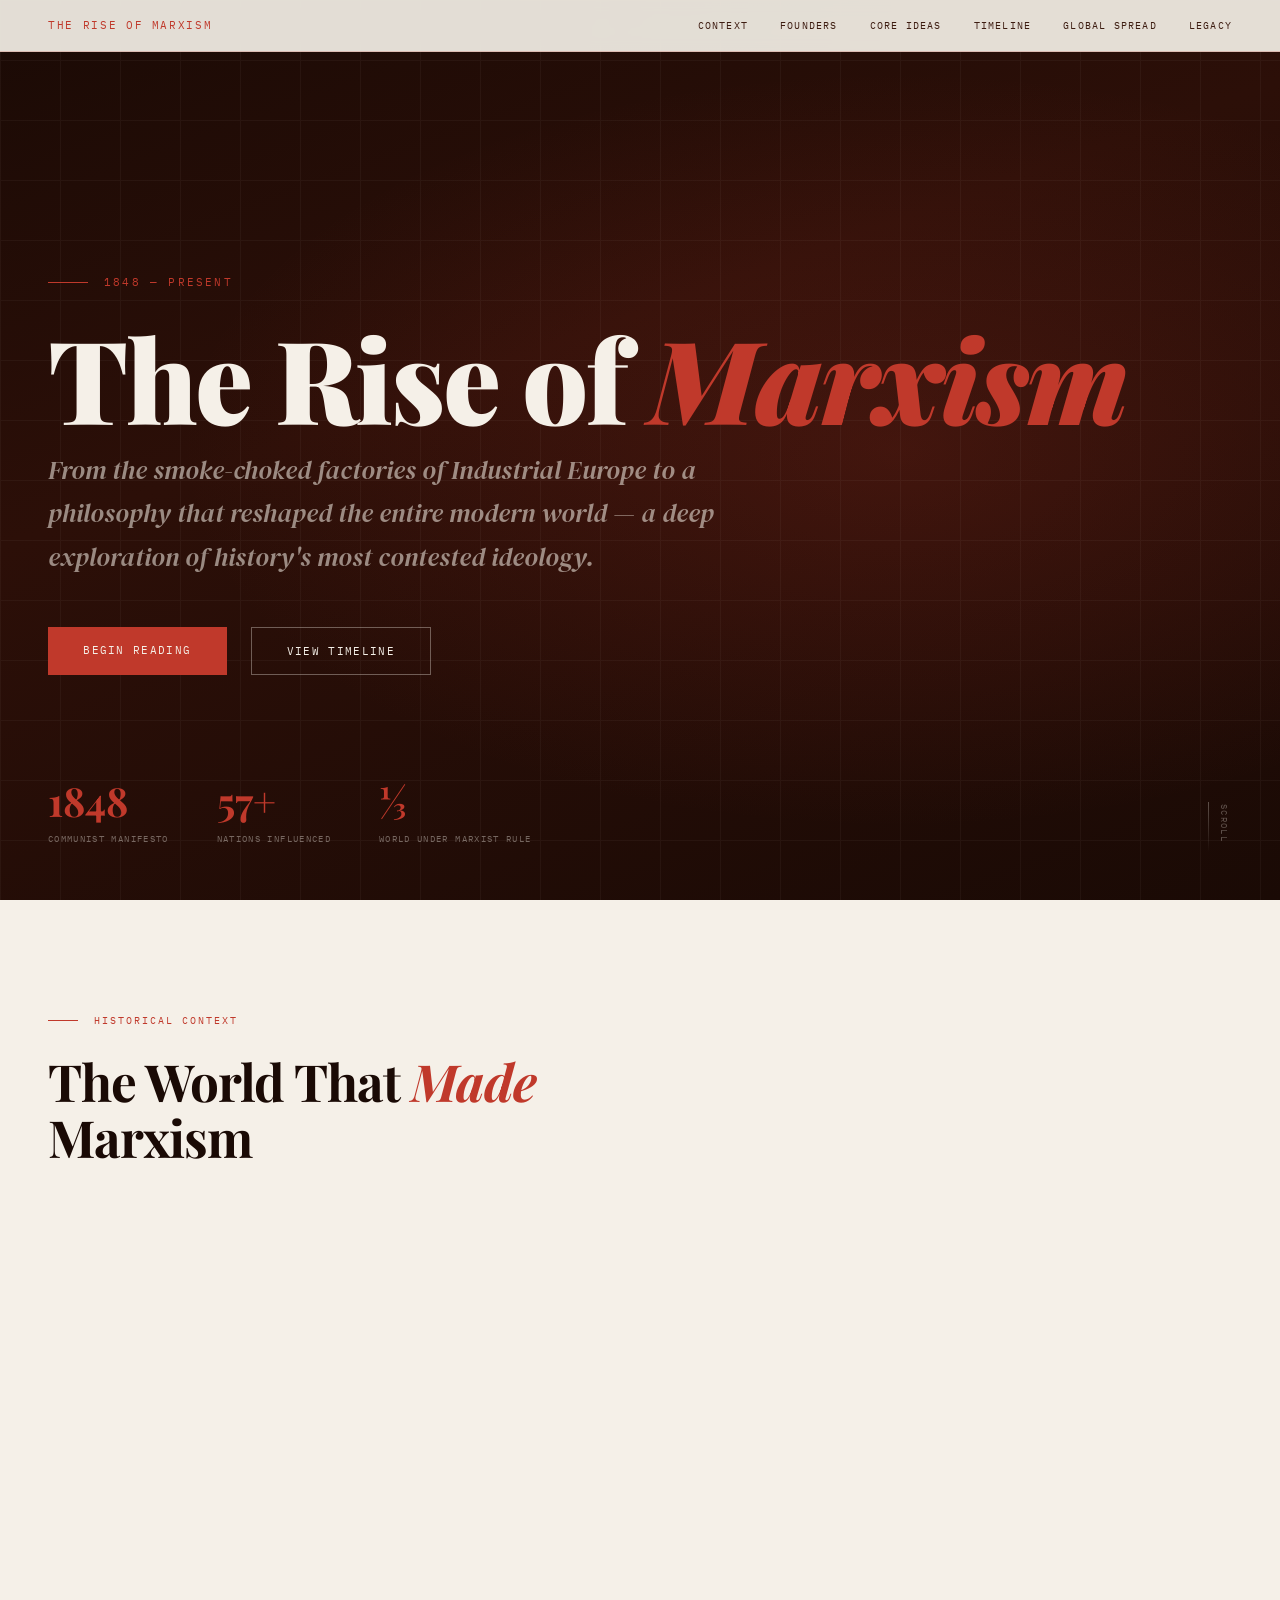
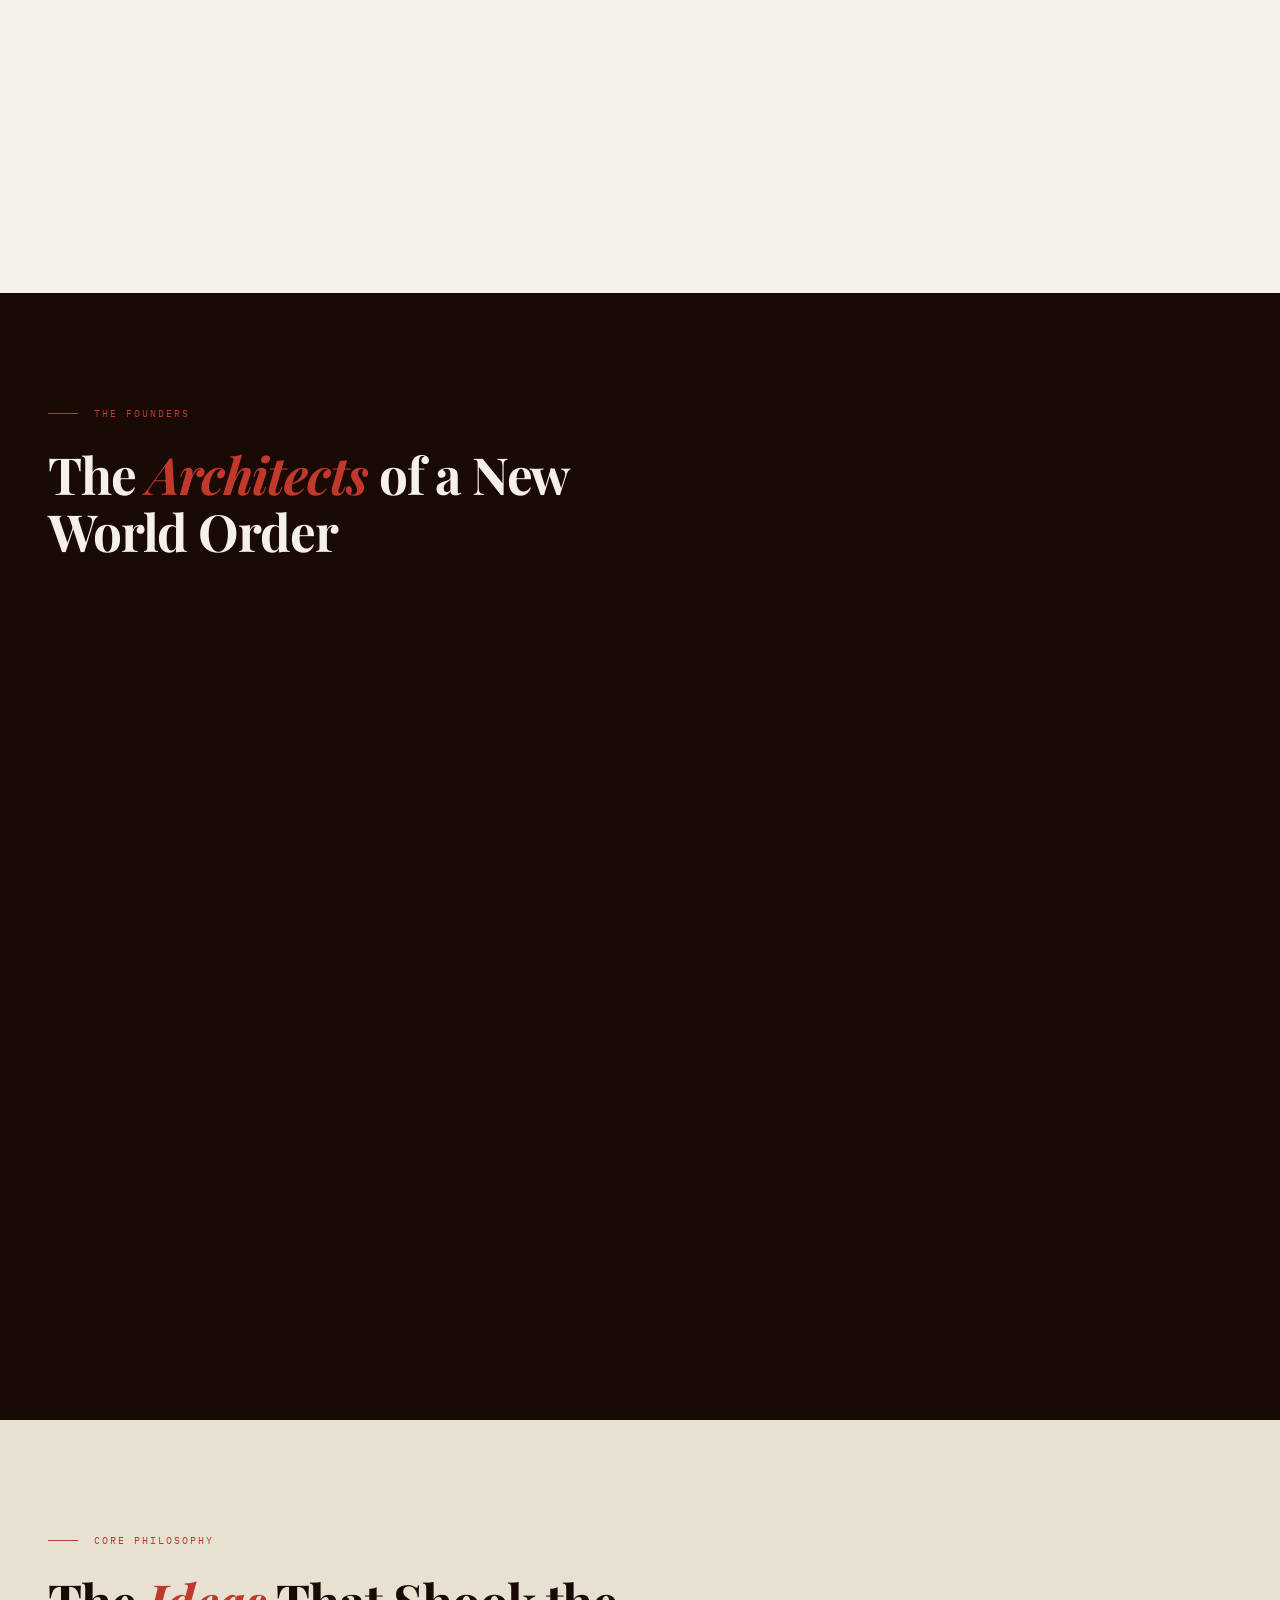
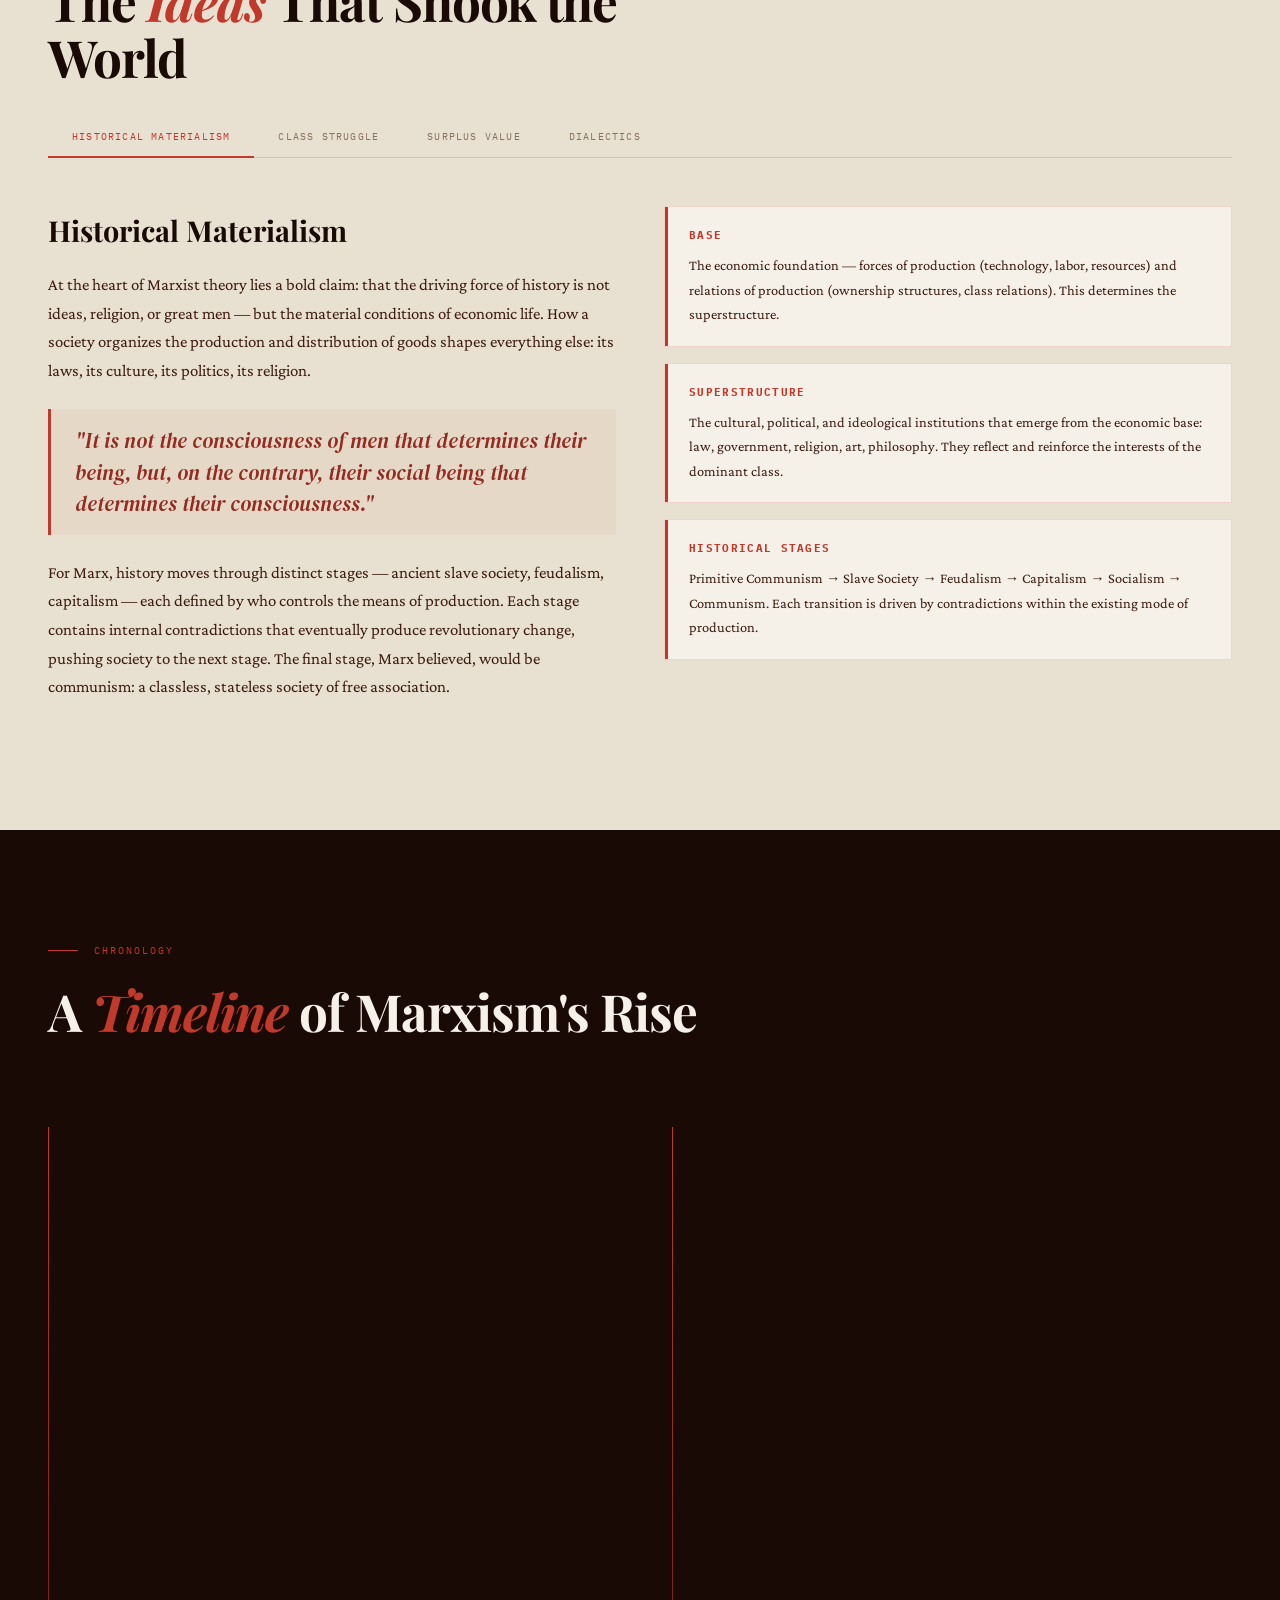
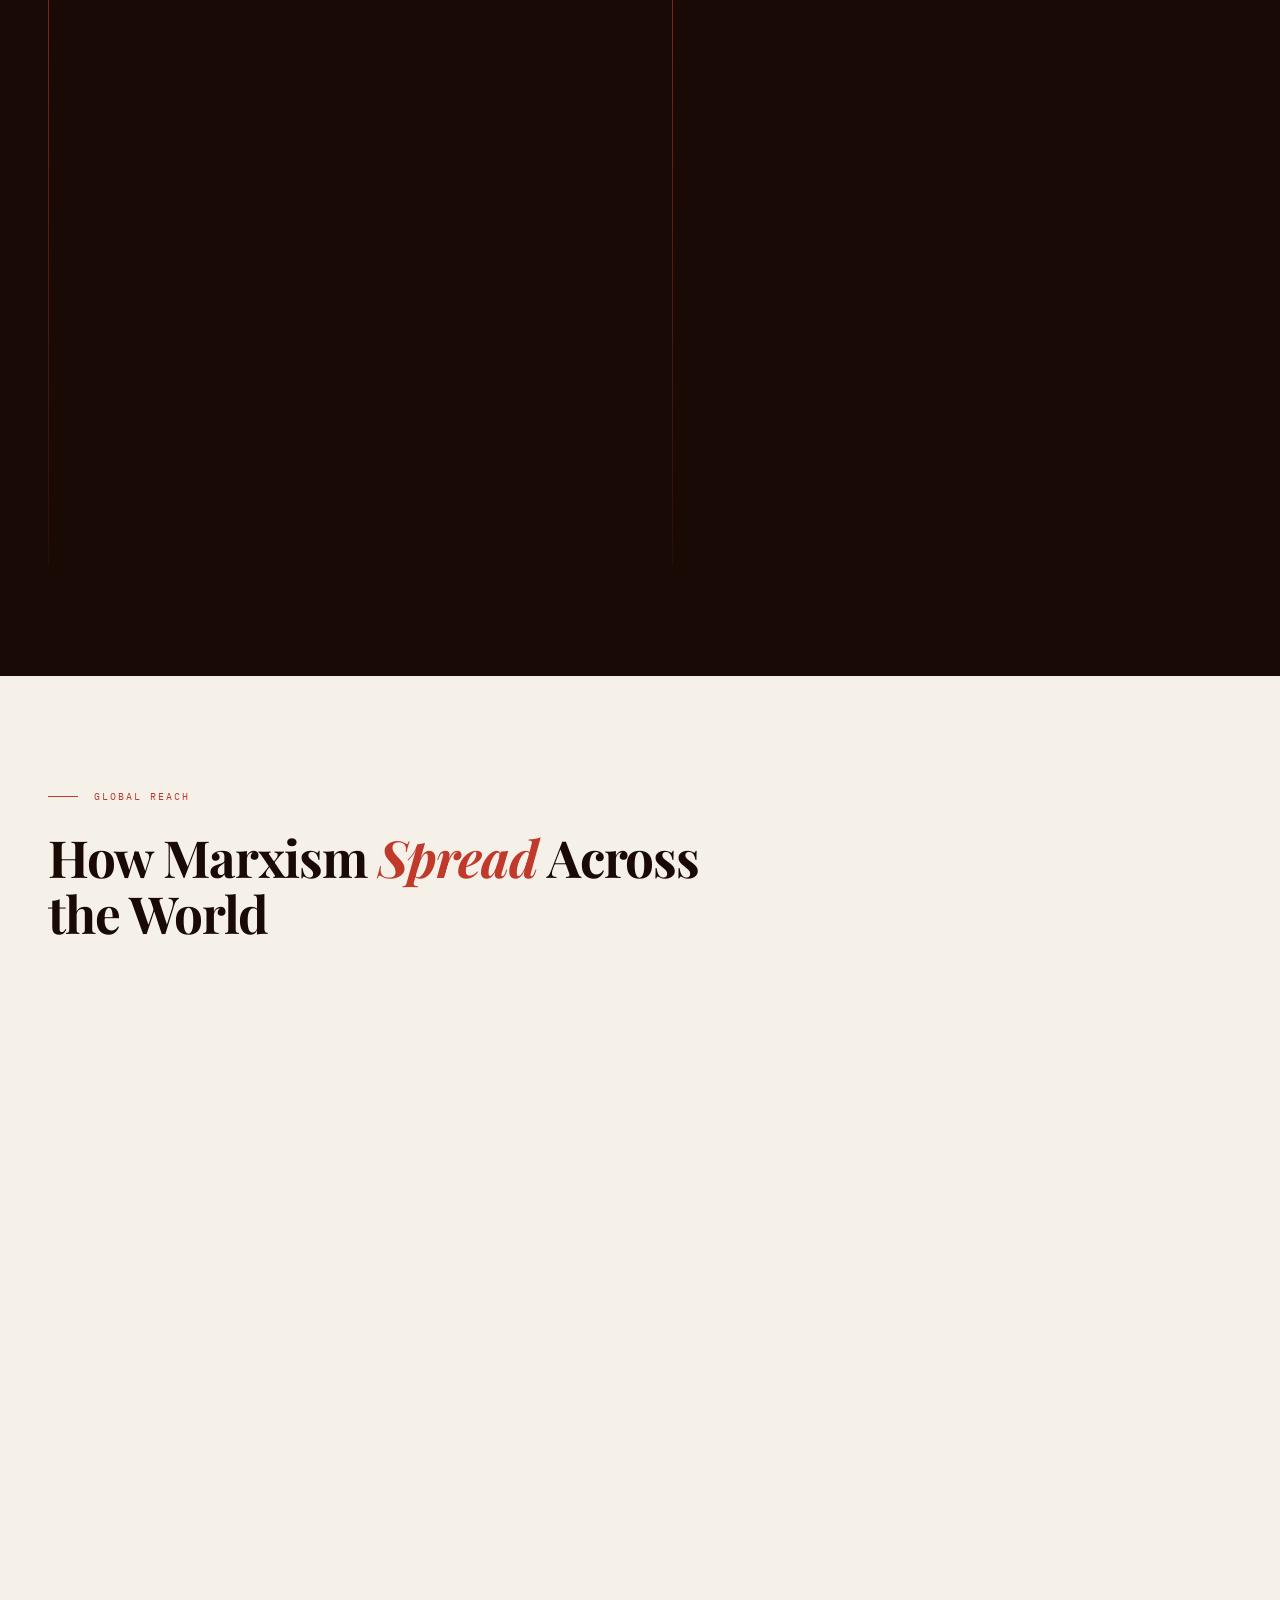
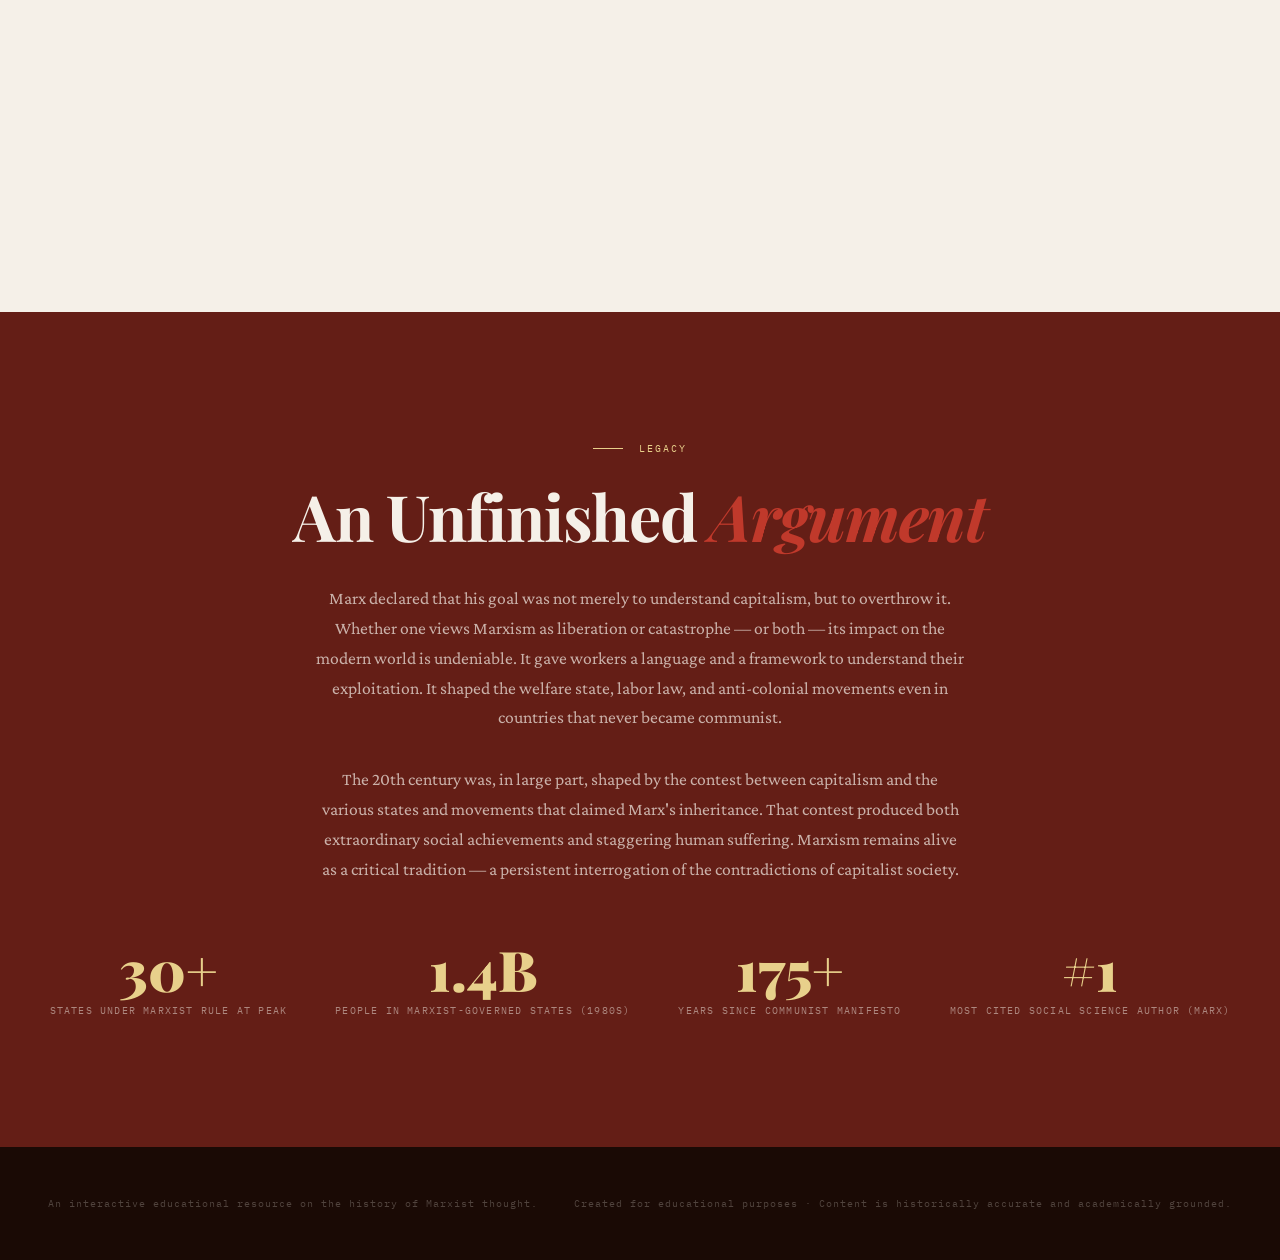
==== index.html @ e11350b9 "Add files via upload" ====
<!DOCTYPE html>
<html lang="en">
<head>
<meta charset="UTF-8">
<meta name="viewport" content="width=device-width, initial-scale=1.0">
<title>The Rise of Marxism</title>
<script src="scripts.js"></script>
<link rel="preconnect" href="https://fonts.googleapis.com">
<link href="https://fonts.googleapis.com/css2?family=Playfair+Display:ital,wght@0,700;0,900;1,700&family=DM+Serif+Display:ital@0;1&family=IBM+Plex+Mono:wght@400;600&family=Crimson+Pro:ital,wght@0,300;0,400;1,300&display=swap" rel="stylesheet">
<link rel="stylesheet" href="styles.css" />
</head>
<body>

<!-- NAV -->
<nav>
  <div class="nav-logo">The Rise of Marxism</div>
  <div class="nav-links">
    <a href="#context">Context</a>
    <a href="#founders">Founders</a>
    <a href="#ideas">Core Ideas</a>
    <a href="#timeline">Timeline</a>
    <a href="#spread">Global Spread</a>
    <a href="#legacy">Legacy</a>
  </div>
</nav>

<!-- HERO -->
<section class="hero" id="hero">
  <div class="hero-bg"></div>
  <div class="hero-grid"></div>

  <div class="hero-year">1848 — Present</div>
  <h1 class="hero-title">The Rise of <em>Marxism</em></h1>
  <p class="hero-subtitle">From the smoke-choked factories of Industrial Europe to a philosophy that reshaped the entire modern world — a deep exploration of history's most contested ideology.</p>
  <div class="hero-cta">
    <a href="#context" class="btn-primary">Begin Reading</a>
    <a href="#timeline" class="btn-outline">View Timeline</a>
  </div>

  <div class="hero-stats">
    <div class="stat">
      <span class="stat-num">1848</span>
      <span class="stat-label">Communist Manifesto</span>
    </div>
    <div class="stat">
      <span class="stat-num">57+</span>
      <span class="stat-label">Nations Influenced</span>
    </div>
    <div class="stat">
      <span class="stat-num">⅓</span>
      <span class="stat-label">World Under Marxist Rule</span>
    </div>
  </div>

  <div class="hero-scroll">Scroll</div>
</section>

<!-- CONTEXT -->
<section class="context" id="context">
  <div class="section-label">Historical Context</div>
  <h2 class="section-title">The World That <em>Made</em> Marxism</h2>

  <div class="context-grid">
    <div class="context-text reveal">
      <p>The 19th century was an era of wrenching transformation. Steam-powered machines had replaced centuries of craft tradition, and entire populations were uprooted from rural life into overcrowded industrial cities.</p>
      <p>In England — the birthplace of the Industrial Revolution — factory workers toiled 14-hour days, children labored in mines and mills, and wages barely covered survival. The gap between the nouveau-riche industrial bourgeoisie and the masses of working-class poor grew wider with every passing decade.</p>
      <p>It was in this crucible of exploitation, inequality, and social upheaval that Karl Marx and Friedrich Engels developed a comprehensive theory explaining — and aiming to end — the suffering they witnessed. They gave the workers of the world not just a diagnosis, but a prescription for revolution.</p>
      <p>Political turmoil was also in the air. The failed revolutions of 1848, nationalist upheavals across Europe, and the growing power of organized labor all provided a live context in which Marxist ideas would find fertile ground.</p>
    </div>
    <div class="context-aside reveal">
      <div class="fact-card">
        <div class="fact-year">1760–1840</div>
        <p>The Industrial Revolution in Britain displaces agrarian communities, creating an urban proletariat working under brutal factory conditions.</p>
      </div>
      <div class="fact-card">
        <div class="fact-year">1830s</div>
        <p>Child labor is commonplace in British factories and mines. The average factory worker earns subsistence wages for 72-hour work weeks.</p>
      </div>
      <div class="fact-card">
        <div class="fact-year">1848</div>
        <p>Revolutionary uprisings sweep through France, Austria, Prussia, and Italy. Known as the "Springtime of Nations," they are largely suppressed but radicalize a generation.</p>
      </div>
      <div class="fact-card">
        <div class="fact-year">1850s–1860s</div>
        <p>The first international workers' associations begin forming across Europe, laying the organizational groundwork for Marxist political action.</p>
      </div>
    </div>
  </div>
</section>

<!-- FOUNDERS -->
<section class="founders" id="founders">
  <div class="section-label">The Founders</div>
  <h2 class="section-title">The <em>Architects</em> of a New World Order</h2>

  <div class="founders-grid">
    <div class="founder-card reveal">
      <span class="founder-num">01</span>
      <div class="founder-name">Karl Marx</div>
      <div class="founder-dates">1818 – 1883 · Trier, Prussia</div>
      <p class="founder-desc">Born to a middle-class Jewish family in the Rhineland, Marx studied philosophy at the University of Berlin, absorbing Hegel's dialectics before turning them on their head. A journalist, economist, and revolutionary theorist, he spent much of his adult life in poverty-stricken exile in London, writing the works that would define modern socialism.</p>
      <p class="founder-desc">Marx's intellectual output was staggering — from dense economic analyses to biting political pamphlets. His collaboration with Engels gave theoretical weight and empirical grounding to his vision of historical materialism and class struggle.</p>
      <div class="founder-works">
        <span class="work-tag">The Communist Manifesto (1848)</span>
        <span class="work-tag">Capital Vol. I (1867)</span>
        <span class="work-tag">The German Ideology</span>
        <span class="work-tag">Economic & Philosophic Manuscripts</span>
      </div>
      <div class="founder-quote">"The philosophers have only interpreted the world in various ways. The point is to change it."</div>
    </div>

    <div class="founder-card reveal">
      <span class="founder-num">02</span>
      <div class="founder-name">Friedrich Engels</div>
      <div class="founder-dates">1820 – 1895 · Barmen, Prussia</div>
      <p class="founder-desc">The son of a wealthy textile manufacturer, Engels was no armchair radical. Managing his father's factory in Manchester gave him firsthand exposure to the conditions of industrial workers — documented in his landmark 1845 study of the English working class. Engels was Marx's closest collaborator, intellectual equal, and primary financial supporter.</p>
      <p class="founder-desc">After Marx's death, Engels edited and published the remaining volumes of Capital, ensuring Marxism's foundational texts reached the world. His ability to translate complex theory into accessible writing made Marxism a movement, not just a doctrine.</p>
      <div class="founder-works">
        <span class="work-tag">The Condition of the Working Class (1845)</span>
        <span class="work-tag">Anti-Dühring (1878)</span>
        <span class="work-tag">The Origin of the Family (1884)</span>
      </div>
      <div class="founder-quote">"Freedom is the recognition of necessity."</div>
    </div>
  </div>
</section>

<!-- IDEAS -->
<section class="ideas" id="ideas">
  <div class="section-label">Core Philosophy</div>
  <h2 class="section-title">The <em>Ideas</em> That Shook the World</h2>

  <div class="ideas-tabs">
    <button class="tab-btn active" onclick="switchTab('materialism')">Historical Materialism</button>
    <button class="tab-btn" onclick="switchTab('class')">Class Struggle</button>
    <button class="tab-btn" onclick="switchTab('value')">Surplus Value</button>
    <button class="tab-btn" onclick="switchTab('dialectics')">Dialectics</button>
  </div>

  <!-- TAB: Historical Materialism -->
  <div id="tab-materialism" class="tab-content active">
    <div class="idea-main">
      <h3>Historical Materialism</h3>
      <p>At the heart of Marxist theory lies a bold claim: that the driving force of history is not ideas, religion, or great men — but the material conditions of economic life. How a society organizes the production and distribution of goods shapes everything else: its laws, its culture, its politics, its religion.</p>
      <div class="idea-pullquote">"It is not the consciousness of men that determines their being, but, on the contrary, their social being that determines their consciousness."</div>
      <p>For Marx, history moves through distinct stages — ancient slave society, feudalism, capitalism — each defined by who controls the means of production. Each stage contains internal contradictions that eventually produce revolutionary change, pushing society to the next stage. The final stage, Marx believed, would be communism: a classless, stateless society of free association.</p>
    </div>
    <div class="idea-visual">
      <div class="concept-block">
        <h4>Base</h4>
        <p>The economic foundation — forces of production (technology, labor, resources) and relations of production (ownership structures, class relations). This determines the superstructure.</p>
      </div>
      <div class="concept-block">
        <h4>Superstructure</h4>
        <p>The cultural, political, and ideological institutions that emerge from the economic base: law, government, religion, art, philosophy. They reflect and reinforce the interests of the dominant class.</p>
      </div>
      <div class="concept-block">
        <h4>Historical Stages</h4>
        <p>Primitive Communism → Slave Society → Feudalism → Capitalism → Socialism → Communism. Each transition is driven by contradictions within the existing mode of production.</p>
      </div>
    </div>
  </div>

  <!-- TAB: Class Struggle -->
  <div id="tab-class" class="tab-content">
    <div class="idea-main">
      <h3>Class Struggle</h3>
      <p>Marx opens the Communist Manifesto with one of history's most famous sentences: "The history of all hitherto existing society is the history of class struggles." Every epoch has been defined by the antagonism between an oppressing class and an oppressed class — master and slave, lord and serf, bourgeoisie and proletariat.</p>
      <div class="idea-pullquote">"Workers of the world, unite! You have nothing to lose but your chains."</div>
      <p>Under capitalism, Marx identified two fundamental classes. The bourgeoisie own the means of production (factories, land, capital). The proletariat own only their labor power, which they must sell to survive. This relationship is inherently exploitative: the bourgeoisie extract wealth from workers' labor while giving back only wages — and they use political and cultural power to maintain this arrangement.</p>
    </div>
    <div class="idea-visual">
      <div class="concept-block">
        <h4>Bourgeoisie</h4>
        <p>The capitalist class that owns the means of production. They purchase labor power, control production, and accumulate capital. Political power, in a capitalist state, serves bourgeois interests.</p>
      </div>
      <div class="concept-block">
        <h4>Proletariat</h4>
        <p>The working class that possesses only their labor. They must sell it to survive. As capitalism develops, the proletariat grows larger, more concentrated, and increasingly conscious of its shared interests — becoming a "class for itself."</p>
      </div>
      <div class="concept-block">
        <h4>Class Consciousness</h4>
        <p>Marx distinguished between a class "in itself" (an objective economic category) and a class "for itself" (one that recognizes its shared interests and acts collectively). Revolution requires the latter.</p>
      </div>
    </div>
  </div>

  <!-- TAB: Surplus Value -->
  <div id="tab-value" class="tab-content">
    <div class="idea-main">
      <h3>Surplus Value &amp; Exploitation</h3>
      <p>Marx's most technically original contribution was his theory of surplus value — an attempt to explain how capitalists profit from workers without engaging in fraud or robbery (in the conventional sense). The answer lay in the unique nature of labor power as a commodity.</p>
      <div class="idea-pullquote">"Capital is dead labor, which, vampire-like, lives only by sucking living labor."</div>
      <p>Workers are paid a wage equivalent to the cost of reproducing their labor power (food, shelter, etc.). But during their working day, they produce far more value than this. This difference — surplus value — is appropriated by the capitalist as profit. Workers are exploited not through deception, but through the very structure of the wage-labor relationship.</p>
    </div>
    <div class="idea-visual">
      <div class="concept-block">
        <h4>Use Value vs Exchange Value</h4>
        <p>A commodity has a use value (its practical utility) and an exchange value (what it can be traded for). Labor power is unique: its use creates more value than it costs to purchase.</p>
      </div>
      <div class="concept-block">
        <h4>Necessary vs Surplus Labor</h4>
        <p>Part of a worker's day covers the cost of their own wages (necessary labor). The remaining time — surplus labor — produces value that flows entirely to the capitalist. This is the source of profit, rent, and interest.</p>
      </div>
      <div class="concept-block">
        <h4>Alienation</h4>
        <p>Workers under capitalism are alienated from: the product they create, the process of production, other workers, and their own human potential. Work becomes an external compulsion, not a fulfilling expression of human creativity.</p>
      </div>
    </div>
  </div>

  <!-- TAB: Dialectics -->
  <div id="tab-dialectics" class="tab-content">
    <div class="idea-main">
      <h3>Dialectical Materialism</h3>
      <p>Marx inherited Hegel's dialectical method — the idea that reality develops through the clash of opposing forces — but radically transformed it. Where Hegel saw history as the unfolding of Absolute Spirit (Idea), Marx insisted that the driving contradiction was material: the conflict between productive forces and existing social relations.</p>
      <div class="idea-pullquote">"My dialectical method is, in its foundations, not only different from the Hegelian, but exactly opposite to it."</div>
      <p>In Marxist dialectics, every historical stage contains within it the seeds of its own destruction. Capitalism creates and concentrates the proletariat, the very class that will overthrow it. Technological advancement eventually outstrips the capacity of capitalist ownership structures to contain it — generating the crisis that propels revolutionary change.</p>
    </div>
    <div class="idea-visual">
      <div class="concept-block">
        <h4>Thesis → Antithesis → Synthesis</h4>
        <p>A dominant social form (thesis) generates its own opposition (antithesis). Their conflict produces a new, higher synthesis — which then becomes a new thesis, continuing the dialectical process.</p>
      </div>
      <div class="concept-block">
        <h4>Contradiction &amp; Crisis</h4>
        <p>Capitalism contains fundamental contradictions: between social production and private appropriation; between the drive to lower wages and the need for consumer demand. These periodically erupt as economic crises, each more severe than the last.</p>
      </div>
      <div class="concept-block">
        <h4>Engels' "Three Laws"</h4>
        <p>Engels systematized dialectics: (1) Unity and conflict of opposites; (2) Transformation of quantity into quality; (3) Negation of the negation. These became the framework for "dialectical materialism" as a comprehensive worldview.</p>
      </div>
    </div>
  </div>
</section>

<!-- TIMELINE -->
<section class="timeline-section" id="timeline">
  <div class="section-label">Chronology</div>
  <h2 class="section-title">A <em>Timeline</em> of Marxism's Rise</h2>

  <div class="timeline-grid">
    <div class="timeline">
      <div class="timeline-item">
        <div class="timeline-dot"></div>
        <div class="timeline-year">1844</div>
        <div class="timeline-event">Marx Meets Engels in Paris</div>
        <p class="timeline-desc">A meeting in the Café de la Régence begins one of history's most consequential intellectual partnerships. The two men discover their agreement on almost every theoretical question.</p>
      </div>
      <div class="timeline-item">
        <div class="timeline-dot"></div>
        <div class="timeline-year">1845</div>
        <div class="timeline-event">Engels Publishes "The Condition of the Working Class"</div>
        <p class="timeline-desc">Based on firsthand observation of Manchester's slums, Engels delivers a devastating empirical account of industrial capitalism's human cost. It provides the raw material for Marx's theoretical work.</p>
      </div>
      <div class="timeline-item">
        <div class="timeline-dot"></div>
        <div class="timeline-year">February 1848</div>
        <div class="timeline-event">The Communist Manifesto</div>
        <p class="timeline-desc">Commissioned by the Communist League, Marx and Engels produce a 23-page pamphlet that would become one of history's most influential political documents, calling workers to revolutionary action.</p>
      </div>
      <div class="timeline-item">
        <div class="timeline-dot"></div>
        <div class="timeline-year">1864</div>
        <div class="timeline-event">First International Founded</div>
        <p class="timeline-desc">The International Workingmen's Association — the First International — is established in London. Marx drafts its Inaugural Address, bringing Marxist ideas to an organized global workers' movement for the first time.</p>
      </div>
      <div class="timeline-item">
        <div class="timeline-dot"></div>
        <div class="timeline-year">1867</div>
        <div class="timeline-event">Capital, Volume I Published</div>
        <p class="timeline-desc">Marx's magnum opus, 15 years in the writing, presents the full theoretical architecture of his critique of political economy. It will eventually be translated into dozens of languages.</p>
      </div>
    </div>

    <div class="timeline">
      <div class="timeline-item">
        <div class="timeline-dot"></div>
        <div class="timeline-year">1871</div>
        <div class="timeline-event">The Paris Commune</div>
        <p class="timeline-desc">For 72 days, Paris is governed by a workers' council — the first instance of what Marx called "the political form at last discovered" for proletarian governance. Its violent suppression kills 10,000–30,000 communards.</p>
      </div>
      <div class="timeline-item">
        <div class="timeline-dot"></div>
        <div class="timeline-year">1889</div>
        <div class="timeline-event">Second International Founded</div>
        <p class="timeline-desc">Socialist and labor parties from 20 countries form the Second International in Paris, establishing Marxism as the dominant ideology of the organized labor movement across Europe and beyond.</p>
      </div>
      <div class="timeline-item">
        <div class="timeline-dot"></div>
        <div class="timeline-year">1903</div>
        <div class="timeline-event">Bolsheviks Emerge in Russia</div>
        <p class="timeline-desc">Lenin's faction of the Russian Social Democratic Labour Party — the Bolsheviks — emerges at the party congress, advocating a disciplined vanguard party to lead revolution. Marxism gains a new, militant form.</p>
      </div>
      <div class="timeline-item">
        <div class="timeline-dot"></div>
        <div class="timeline-year">October 1917</div>
        <div class="timeline-event">The Russian Revolution</div>
        <p class="timeline-desc">The Bolsheviks seize power in Petrograd. For the first time in history, a Marxist party holds state power over a major nation. The event electrifies socialist movements worldwide and terrifies ruling classes everywhere.</p>
      </div>
      <div class="timeline-item">
        <div class="timeline-dot"></div>
        <div class="timeline-year">1919</div>
        <div class="timeline-event">Communist International (Comintern)</div>
        <p class="timeline-desc">The Third International is established in Moscow, coordinating communist parties across the world and spreading Marxism-Leninism as a global revolutionary movement under Soviet leadership.</p>
      </div>
    </div>
  </div>
</section>

<!-- SPREAD -->
<section class="spread" id="spread">
  <div class="section-label">Global Reach</div>
  <h2 class="section-title">How Marxism <em>Spread</em> Across the World</h2>
  <p style="max-width:60ch;color:var(--gray-warm);font-size:1.05rem;margin-top:1rem;" class="reveal">From the factories of Manchester to the paddy fields of Asia, Marxism adapted to local conditions — sometimes barely recognizable in its new forms — but consistently offering a framework for understanding oppression and organizing resistance.</p>

  <div class="spread-cards">
    <div class="spread-card reveal">
      <div class="spread-region">Western Europe</div>
      <h3>Social Democracy &amp; Labor Movements</h3>
      <p>In Germany, France, and Britain, Marxist ideas were absorbed by trade unions and socialist parties. The SPD in Germany became the world's largest socialist party by 1912. The tension between revolutionary and reformist Marxism defined European politics for decades.</p>
    </div>
    <div class="spread-card reveal">
      <div class="spread-region">Russia &amp; Eastern Europe</div>
      <h3>Bolshevism &amp; Soviet Power</h3>
      <p>Lenin adapted Marxism to Russian conditions — a largely agrarian society with a small proletariat — by emphasizing the role of a vanguard party. After 1917, Soviet Marxism-Leninism became the dominant variant worldwide, spread through the Comintern.</p>
    </div>
    <div class="spread-card reveal">
      <div class="spread-region">China &amp; East Asia</div>
      <h3>Maoism &amp; Peasant Revolution</h3>
      <p>Mao Zedong fused Marxism with Chinese conditions, centering the peasantry rather than the urban proletariat. After the 1949 revolution, China became the world's most populous Marxist state. Maoism spread to revolutionary movements across Asia and Africa.</p>
    </div>
    <div class="spread-card reveal">
      <div class="spread-region">Latin America</div>
      <h3>Revolution &amp; Liberation Theology</h3>
      <p>The Cuban Revolution (1959) under Castro and Guevara inspired guerrilla movements across the continent. Marxist ideas merged with Catholic liberation theology to produce powerful anti-imperialist movements in Nicaragua, El Salvador, and beyond.</p>
    </div>
    <div class="spread-card reveal">
      <div class="spread-region">Africa &amp; The Global South</div>
      <h3>Anti-Colonial Liberation</h3>
      <p>Marxism provided the ideological framework for anti-colonial struggles across Africa and Asia. Leaders like Kwame Nkrumah, Amilcar Cabral, and Ho Chi Minh blended Marxism with nationalism to mobilize independence movements.</p>
    </div>
    <div class="spread-card reveal">
      <div class="spread-region">The Academy</div>
      <h3>Western Marxism &amp; Critical Theory</h3>
      <p>After WWII, Marxism transformed in Western universities. The Frankfurt School, structuralist Marxism, and later cultural studies reinterpreted Marx through Freud, linguistics, and poststructuralism — making Marxist analysis central to humanistic scholarship.</p>
    </div>
  </div>
</section>

<!-- LEGACY -->
<section class="legacy" id="legacy">
  <div class="section-label">Legacy</div>
  <h2 class="section-title">An Unfinished <em>Argument</em></h2>
  <p>Marx declared that his goal was not merely to understand capitalism, but to overthrow it. Whether one views Marxism as liberation or catastrophe — or both — its impact on the modern world is undeniable. It gave workers a language and a framework to understand their exploitation. It shaped the welfare state, labor law, and anti-colonial movements even in countries that never became communist.</p>
  <p>The 20th century was, in large part, shaped by the contest between capitalism and the various states and movements that claimed Marx's inheritance. That contest produced both extraordinary social achievements and staggering human suffering. Marxism remains alive as a critical tradition — a persistent interrogation of the contradictions of capitalist society.</p>

  <div class="legacy-pillars">
    <div class="pillar">
      <span class="pillar-num">30+</span>
      <div class="pillar-label">States under Marxist rule at peak</div>
    </div>
    <div class="pillar">
      <span class="pillar-num">1.4B</span>
      <div class="pillar-label">People in Marxist-governed states (1980s)</div>
    </div>
    <div class="pillar">
      <span class="pillar-num">175+</span>
      <div class="pillar-label">Years since Communist Manifesto</div>
    </div>
    <div class="pillar">
      <span class="pillar-num">#1</span>
      <div class="pillar-label">Most cited social science author (Marx)</div>
    </div>
  </div>
</section>

<footer>
  <p>An interactive educational resource on the history of Marxist thought.</p>
  <p>Created for educational purposes · Content is historically accurate and academically grounded.</p>
</footer>
---- styles.css ----
*,*::before,*::after{box-sizing:border-box;margin:0;padding:0}
  :root{
    --red:#c0392b;--red-dark:#922b21;--red-deep:#641e16;
    --cream:#f5f0e8;--cream-dark:#e8e0d0;
    --ink:#1a0a05;--ink-mid:#3d1c10;
    --gold:#c8a84b;--gold-light:#e8d08b;
    --gray-warm:#8a7060;
  }
  html{scroll-behavior:smooth}
  body{
    background:var(--cream);
    color:var(--ink);
    font-family:'Crimson Pro',Georgia,serif;
    font-size:18px;
    line-height:1.7;
    overflow-x:hidden;
  }

  /* NAV */
  nav{
    position:fixed;top:0;left:0;right:0;z-index:100;
    display:flex;align-items:center;justify-content:space-between;
    padding:1rem 3rem;
    background:rgba(245,240,232,0.92);
    backdrop-filter:blur(8px);
    border-bottom:1px solid rgba(192,57,43,0.2);
    transition:all .3s;
  }
  .nav-logo{
    font-family:'IBM Plex Mono',monospace;
    font-size:11px;letter-spacing:.15em;
    color:var(--red);text-transform:uppercase;
  }
  .nav-links{display:flex;gap:2rem;}
  .nav-links a{
    font-family:'IBM Plex Mono',monospace;
    font-size:10px;letter-spacing:.12em;text-transform:uppercase;
    color:var(--ink-mid);text-decoration:none;
    transition:color .2s;
  }
  .nav-links a:hover{color:var(--red);}

  /* HERO */
  .hero{
    min-height:100vh;
    display:flex;flex-direction:column;justify-content:center;
    padding:8rem 3rem 5rem;
    position:relative;
    overflow:hidden;
    background:var(--ink);
  }
  .hero-bg{
    position:absolute;inset:0;
    background:
      radial-gradient(ellipse 80% 60% at 70% 50%, rgba(192,57,43,0.18) 0%, transparent 70%),
      linear-gradient(160deg, #1a0a05 0%, #2c0f08 40%, #1a0a05 100%);
  }
  .hero-grid{
    position:absolute;inset:0;opacity:.04;
    background-image:
      linear-gradient(var(--cream) 1px,transparent 1px),
      linear-gradient(90deg,var(--cream) 1px,transparent 1px);
    background-size:60px 60px;
  }
  .hero-year{
    font-family:'IBM Plex Mono',monospace;
    font-size:11px;letter-spacing:.2em;
    color:var(--red);text-transform:uppercase;
    margin-bottom:2rem;
    position:relative;
    display:flex;align-items:center;gap:1rem;
  }
  .hero-year::before{
    content:'';display:block;width:40px;height:1px;background:var(--red);
  }
  .hero-title{
    font-family:'Playfair Display',Georgia,serif;
    font-size:clamp(3.5rem,9vw,8.5rem);
    font-weight:900;
    line-height:.95;
    color:var(--cream);
    letter-spacing:-.02em;
    position:relative;
    max-width:14ch;
    margin-bottom:1rem;
  }
  .hero-title em{
    font-style:italic;
    color:var(--red);
  }
  .hero-subtitle{
    font-family:'DM Serif Display',Georgia,serif;
    font-size:clamp(1.1rem,2.5vw,1.6rem);
    font-style:italic;
    color:rgba(245,240,232,.55);
    max-width:55ch;
    margin-bottom:3rem;
    position:relative;
  }
  .hero-cta{
    display:flex;gap:1.5rem;flex-wrap:wrap;position:relative;
  }
  .btn-primary{
    display:inline-block;
    padding:.85rem 2.2rem;
    background:var(--red);
    color:var(--cream);
    font-family:'IBM Plex Mono',monospace;
    font-size:11px;letter-spacing:.12em;text-transform:uppercase;
    text-decoration:none;
    border:none;cursor:pointer;
    transition:background .2s,transform .15s;
  }
  .btn-primary:hover{background:var(--red-dark);transform:translateY(-1px);}
  .btn-outline{
    display:inline-block;
    padding:.85rem 2.2rem;
    background:transparent;
    color:var(--cream);
    font-family:'IBM Plex Mono',monospace;
    font-size:11px;letter-spacing:.12em;text-transform:uppercase;
    text-decoration:none;
    border:1px solid rgba(245,240,232,.35);cursor:pointer;
    transition:border-color .2s,transform .15s;
  }
  .btn-outline:hover{border-color:var(--cream);transform:translateY(-1px);}
  .hero-scroll{
    position:absolute;bottom:3rem;right:3rem;
    display:flex;flex-direction:column;align-items:center;gap:.5rem;
    font-family:'IBM Plex Mono',monospace;font-size:9px;
    letter-spacing:.15em;color:rgba(245,240,232,.3);text-transform:uppercase;
    writing-mode:vertical-rl;
  }
  .hero-scroll::after{
    content:'';display:block;width:1px;height:50px;
    background:linear-gradient(to bottom,rgba(245,240,232,.3),transparent);
    margin-top:.5rem;
  }
  .hero-stats{
    position:absolute;bottom:3rem;left:3rem;
    display:flex;gap:3rem;
  }
  .stat{position:relative;}
  .stat-num{
    font-family:'Playfair Display',serif;
    font-size:2.5rem;font-weight:700;
    color:var(--red);display:block;
    line-height:1;
  }
  .stat-label{
    font-family:'IBM Plex Mono',monospace;
    font-size:9px;letter-spacing:.15em;
    color:rgba(245,240,232,.4);text-transform:uppercase;
  }

  /* SECTIONS */
  section{padding:7rem 3rem;}
  .section-label{
    font-family:'IBM Plex Mono',monospace;
    font-size:10px;letter-spacing:.2em;text-transform:uppercase;
    color:var(--red);margin-bottom:1.5rem;
    display:flex;align-items:center;gap:1rem;
  }
  .section-label::before{
    content:'';display:block;width:30px;height:1px;background:var(--red);
  }
  .section-title{
    font-family:'Playfair Display',serif;
    font-size:clamp(2.2rem,4vw,3.8rem);
    font-weight:700;
    line-height:1.1;
    letter-spacing:-.02em;
    max-width:20ch;
    margin-bottom:1.5rem;
  }
  .section-title em{font-style:italic;color:var(--red);}

  /* CONTEXT SECTION */
  .context{background:var(--cream);}
  .context-grid{
    display:grid;
    grid-template-columns:1fr 1fr;
    gap:5rem;align-items:start;
    margin-top:4rem;
  }
  .context-text p{
    margin-bottom:1.2rem;color:var(--ink-mid);font-size:1.1rem;
  }
  .context-text p:first-of-type{
    font-size:1.3rem;font-style:italic;color:var(--ink);
  }
  .context-aside{display:flex;flex-direction:column;gap:1.5rem;}
  .fact-card{
    border-left:3px solid var(--red);
    padding:1.2rem 1.5rem;
    background:rgba(192,57,43,.05);
  }
  .fact-card .fact-year{
    font-family:'IBM Plex Mono',monospace;
    font-size:10px;letter-spacing:.15em;text-transform:uppercase;
    color:var(--red);margin-bottom:.4rem;
  }
  .fact-card p{font-size:.95rem;color:var(--ink-mid);}

  /* FOUNDERS SECTION */
  .founders{background:var(--ink);color:var(--cream);}
  .founders .section-title{color:var(--cream);}
  .founders .section-label{color:var(--red);}
  .founders-grid{
    display:grid;grid-template-columns:1fr 1fr;
    gap:3rem;margin-top:4rem;
  }
  .founder-card{
    position:relative;
    border:1px solid rgba(245,240,232,.08);
    padding:2.5rem;
    transition:border-color .3s;
    cursor:pointer;
  }
  .founder-card:hover{border-color:rgba(192,57,43,.5);}
  .founder-card::before{
    content:'';position:absolute;top:0;left:0;
    width:0;height:2px;background:var(--red);
    transition:width .4s ease;
  }
  .founder-card:hover::before{width:100%;}
  .founder-num{
    font-family:'Playfair Display',serif;
    font-size:5rem;font-weight:900;
    color:rgba(192,57,43,.12);
    line-height:1;margin-bottom:-.5rem;
    display:block;
  }
  .founder-name{
    font-family:'Playfair Display',serif;
    font-size:2rem;font-weight:700;
    color:var(--cream);margin-bottom:.3rem;
  }
  .founder-dates{
    font-family:'IBM Plex Mono',monospace;
    font-size:10px;letter-spacing:.12em;
    color:var(--red);text-transform:uppercase;
    margin-bottom:1.2rem;
  }
  .founder-desc{
    font-size:1rem;color:rgba(245,240,232,.65);
    line-height:1.6;margin-bottom:1.5rem;
  }
  .founder-works{display:flex;flex-wrap:wrap;gap:.5rem;}
  .work-tag{
    font-family:'IBM Plex Mono',monospace;font-size:10px;
    letter-spacing:.08em;padding:.3rem .7rem;
    background:rgba(192,57,43,.12);
    border:1px solid rgba(192,57,43,.25);
    color:rgba(192,57,43,.9);
  }
  .founder-quote{
    font-family:'DM Serif Display',serif;
    font-style:italic;font-size:1.1rem;
    color:rgba(245,240,232,.5);
    border-top:1px solid rgba(245,240,232,.08);
    padding-top:1.2rem;margin-top:1.2rem;
    line-height:1.5;
  }

  /* IDEAS SECTION */
  .ideas{background:var(--cream-dark);}
  .ideas-tabs{display:flex;gap:0;margin:2rem 0 3rem;border-bottom:1px solid rgba(192,57,43,.2);}
  .tab-btn{
    font-family:'IBM Plex Mono',monospace;
    font-size:10px;letter-spacing:.12em;text-transform:uppercase;
    padding:.8rem 1.5rem;background:transparent;border:none;
    cursor:pointer;color:var(--gray-warm);
    border-bottom:2px solid transparent;margin-bottom:-1px;
    transition:all .2s;
  }
  .tab-btn.active{color:var(--red);border-bottom-color:var(--red);}
  .tab-btn:hover:not(.active){color:var(--ink-mid);}
  .tab-content{display:none;}
  .tab-content.active{display:grid;grid-template-columns:1fr 1fr;gap:3rem;align-items:start;}
  .idea-main h3{
    font-family:'Playfair Display',serif;
    font-size:1.8rem;font-weight:700;
    margin-bottom:1rem;color:var(--ink);
  }
  .idea-main p{font-size:1.05rem;color:var(--ink-mid);margin-bottom:1rem;}
  .idea-pullquote{
    font-family:'DM Serif Display',serif;
    font-style:italic;font-size:1.3rem;
    line-height:1.5;color:var(--red-dark);
    border-left:3px solid var(--red);
    padding:1rem 1.5rem;
    background:rgba(192,57,43,.05);
    margin:1.5rem 0;
  }
  .idea-visual{display:flex;flex-direction:column;gap:1rem;}
  .concept-block{
    padding:1.2rem 1.5rem;
    background:var(--cream);
    border:1px solid rgba(192,57,43,.15);
    position:relative;overflow:hidden;
  }
  .concept-block::after{
    content:'';position:absolute;top:0;left:0;bottom:0;
    width:3px;background:var(--red);
  }
  .concept-block h4{
    font-family:'IBM Plex Mono',monospace;
    font-size:11px;letter-spacing:.12em;text-transform:uppercase;
    color:var(--red);margin-bottom:.5rem;
  }
  .concept-block p{font-size:.9rem;color:var(--ink-mid);}

  /* TIMELINE SECTION */
  .timeline-section{background:var(--ink);}
  .timeline-section .section-title{color:var(--cream);}
  .timeline-section .section-label{color:var(--red);}
  .timeline{position:relative;margin-top:4rem;padding-left:2rem;}
  .timeline::before{
    content:'';position:absolute;
    left:0;top:0;bottom:0;width:1px;
    background:linear-gradient(to bottom,var(--red),rgba(192,57,43,.1));
  }
  .timeline-item{
    position:relative;padding:0 0 3.5rem 3rem;
    opacity:0;transform:translateX(-20px);
    transition:opacity .5s,transform .5s;
  }
  .timeline-item.visible{opacity:1;transform:translateX(0);}
  .timeline-dot{
    position:absolute;left:-6px;top:6px;
    width:12px;height:12px;
    background:var(--red);
    border:2px solid var(--ink);
    border-radius:50%;
  }
  .timeline-year{
    font-family:'IBM Plex Mono',monospace;
    font-size:10px;letter-spacing:.15em;
    color:var(--red);text-transform:uppercase;
    margin-bottom:.4rem;
  }
  .timeline-event{
    font-family:'Playfair Display',serif;
    font-size:1.3rem;font-weight:700;
    color:var(--cream);margin-bottom:.5rem;
  }
  .timeline-desc{
    font-size:.95rem;color:rgba(245,240,232,.5);
    max-width:55ch;
  }
  .timeline-grid{
    display:grid;grid-template-columns:1fr 1fr;
    gap:0 4rem;
  }

  /* SPREAD SECTION */
  .spread{background:var(--cream);}
  .spread-cards{
    display:grid;
    grid-template-columns:repeat(3,1fr);
    gap:1.5rem;margin-top:3rem;
  }
  .spread-card{
    padding:2rem;
    background:var(--cream-dark);
    border:1px solid rgba(192,57,43,.12);
    transition:transform .25s,box-shadow .25s;
  }
  .spread-card:hover{
    transform:translateY(-4px);
    box-shadow:0 12px 30px rgba(26,10,5,.12);
  }
  .spread-region{
    font-family:'IBM Plex Mono',monospace;
    font-size:9px;letter-spacing:.18em;text-transform:uppercase;
    color:var(--red);margin-bottom:.8rem;
  }
  .spread-card h3{
    font-family:'Playfair Display',serif;
    font-size:1.3rem;font-weight:700;
    margin-bottom:.8rem;color:var(--ink);
  }
  .spread-card p{font-size:.9rem;color:var(--gray-warm);}

  /* LEGACY SECTION */
  .legacy{
    background:var(--red-deep);
    color:var(--cream);
    text-align:center;
    padding:8rem 3rem;
  }
  .legacy .section-label{justify-content:center;color:var(--gold-light);}
  .legacy .section-label::before{background:var(--gold-light);}
  .legacy .section-title{
    color:var(--cream);max-width:none;
    font-size:clamp(2.5rem,5vw,5rem);
    margin:0 auto 2rem;
  }
  .legacy p{
    max-width:65ch;margin:0 auto 2rem;
    color:rgba(245,240,232,.7);font-size:1.1rem;
  }
  .legacy-pillars{
    display:flex;justify-content:center;gap:3rem;
    flex-wrap:wrap;margin-top:3.5rem;
  }
  .pillar{text-align:center;}
  .pillar-num{
    font-family:'Playfair Display',serif;
    font-size:3.5rem;font-weight:900;color:var(--gold-light);
    display:block;line-height:1;
  }
  .pillar-label{
    font-family:'IBM Plex Mono',monospace;
    font-size:10px;letter-spacing:.12em;text-transform:uppercase;
    color:rgba(245,240,232,.5);margin-top:.3rem;
  }

  /* FOOTER */
  footer{
    background:var(--ink);
    padding:3rem;
    display:flex;align-items:center;justify-content:space-between;
    flex-wrap:wrap;gap:1rem;
  }
  footer p{
    font-family:'IBM Plex Mono',monospace;
    font-size:10px;letter-spacing:.1em;
    color:rgba(245,240,232,.25);
  }
  footer a{
    font-family:'IBM Plex Mono',monospace;
    font-size:10px;letter-spacing:.1em;
    color:var(--red);text-decoration:none;
  }

  /* SCROLL REVEALS */
  .reveal{
    opacity:0;transform:translateY(24px);
    transition:opacity .6s ease,transform .6s ease;
  }
  .reveal.visible{opacity:1;transform:translateY(0);}

  /* RESPONSIVE */
  @media(max-width:900px){
    nav{padding:.8rem 1.5rem;}
    .nav-links{display:none;}
    section{padding:5rem 1.5rem;}
    .hero{padding:7rem 1.5rem 10rem;}
    .context-grid,.founders-grid,.tab-content.active{grid-template-columns:1fr;}
    .timeline-grid{grid-template-columns:1fr;}
    .spread-cards{grid-template-columns:1fr 1fr;}
    .hero-stats{display:none;}
    .hero-scroll{display:none;}
  }
  @media(max-width:600px){
    .spread-cards{grid-template-columns:1fr;}
    .legacy-pillars{gap:2rem;}
  }
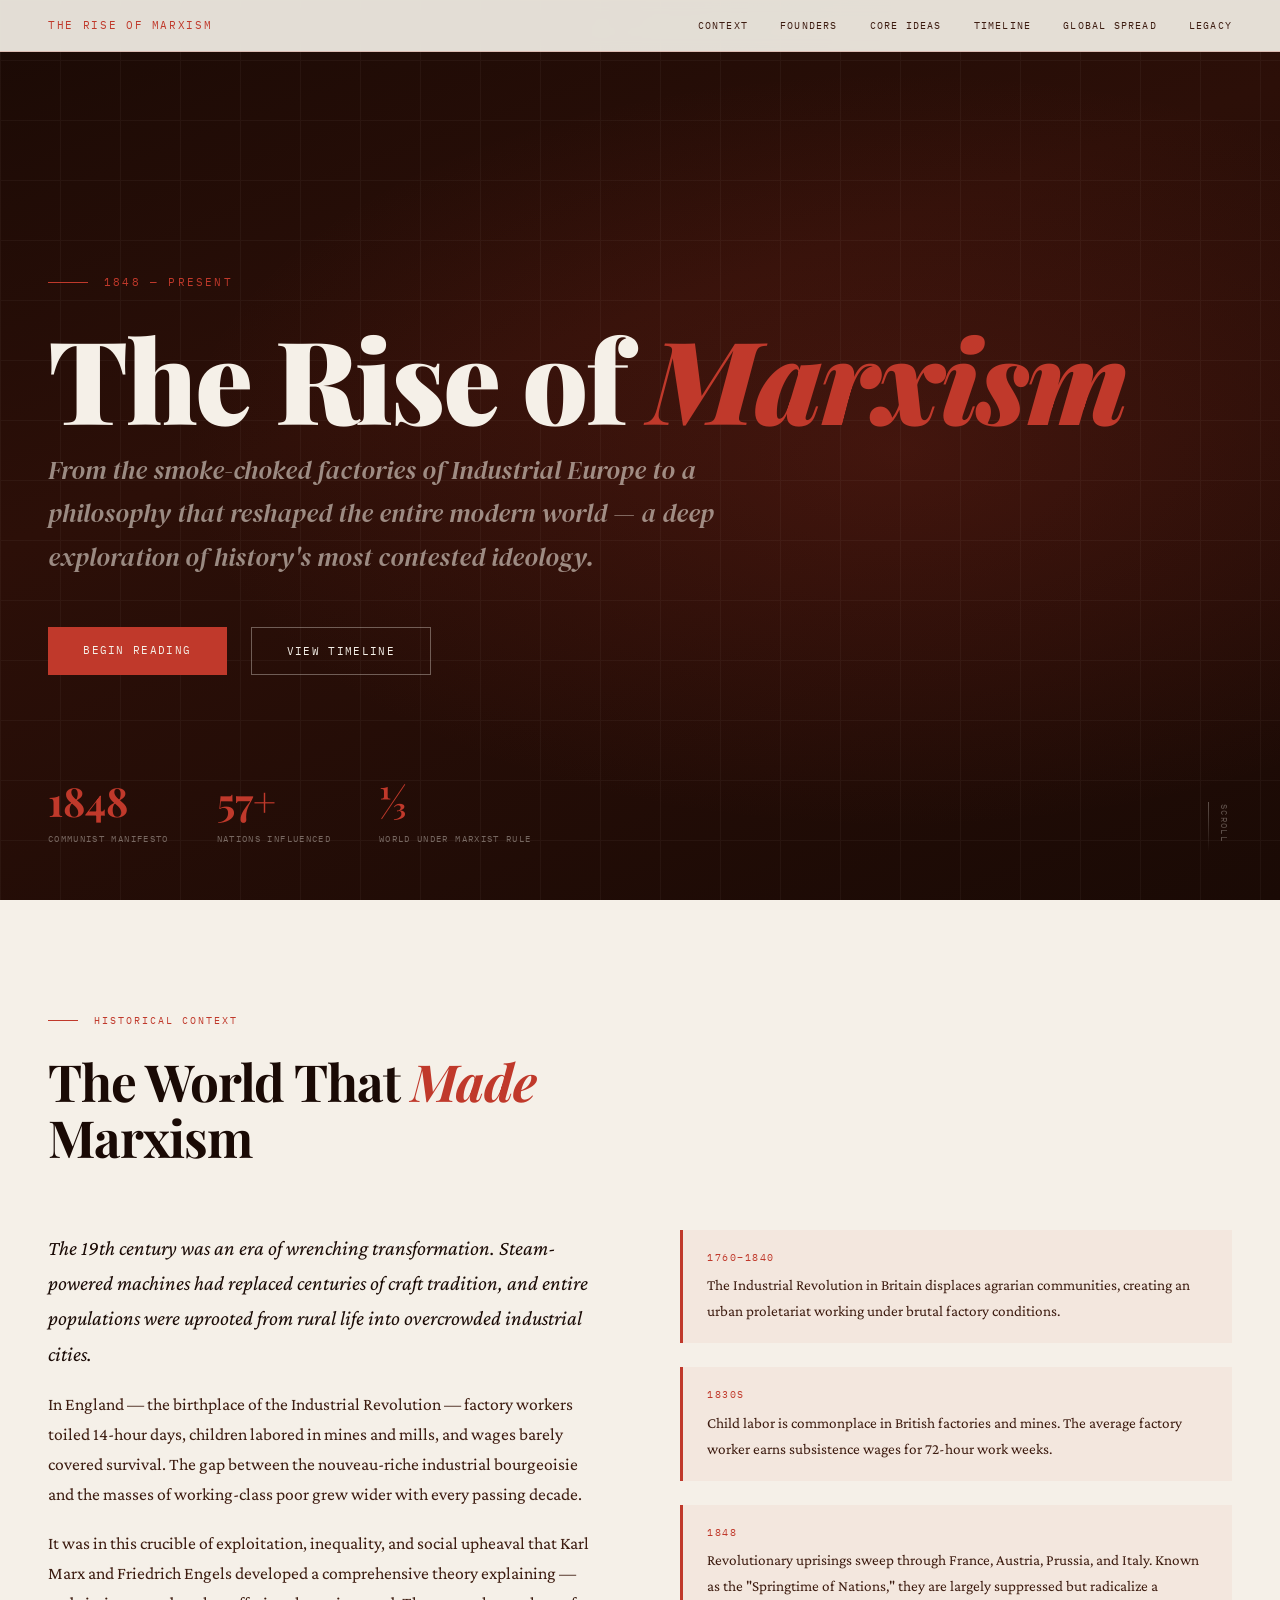
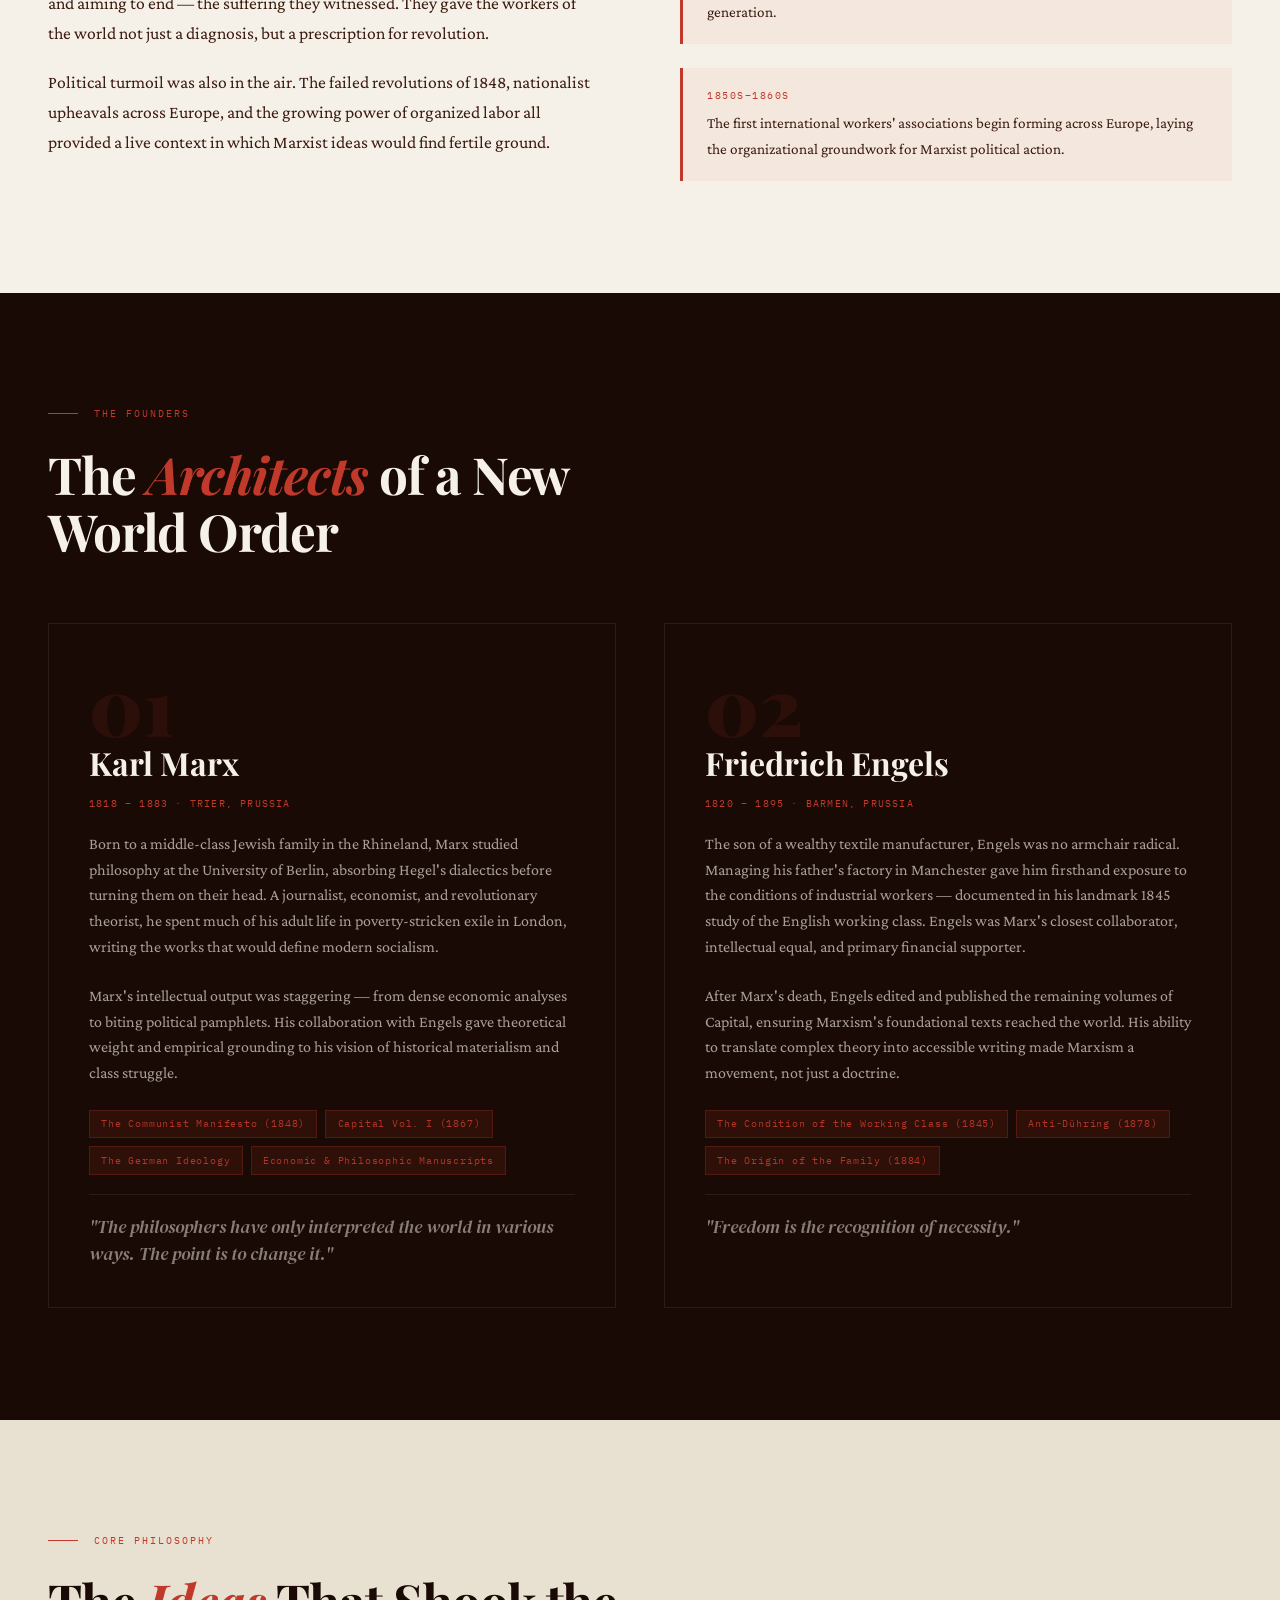
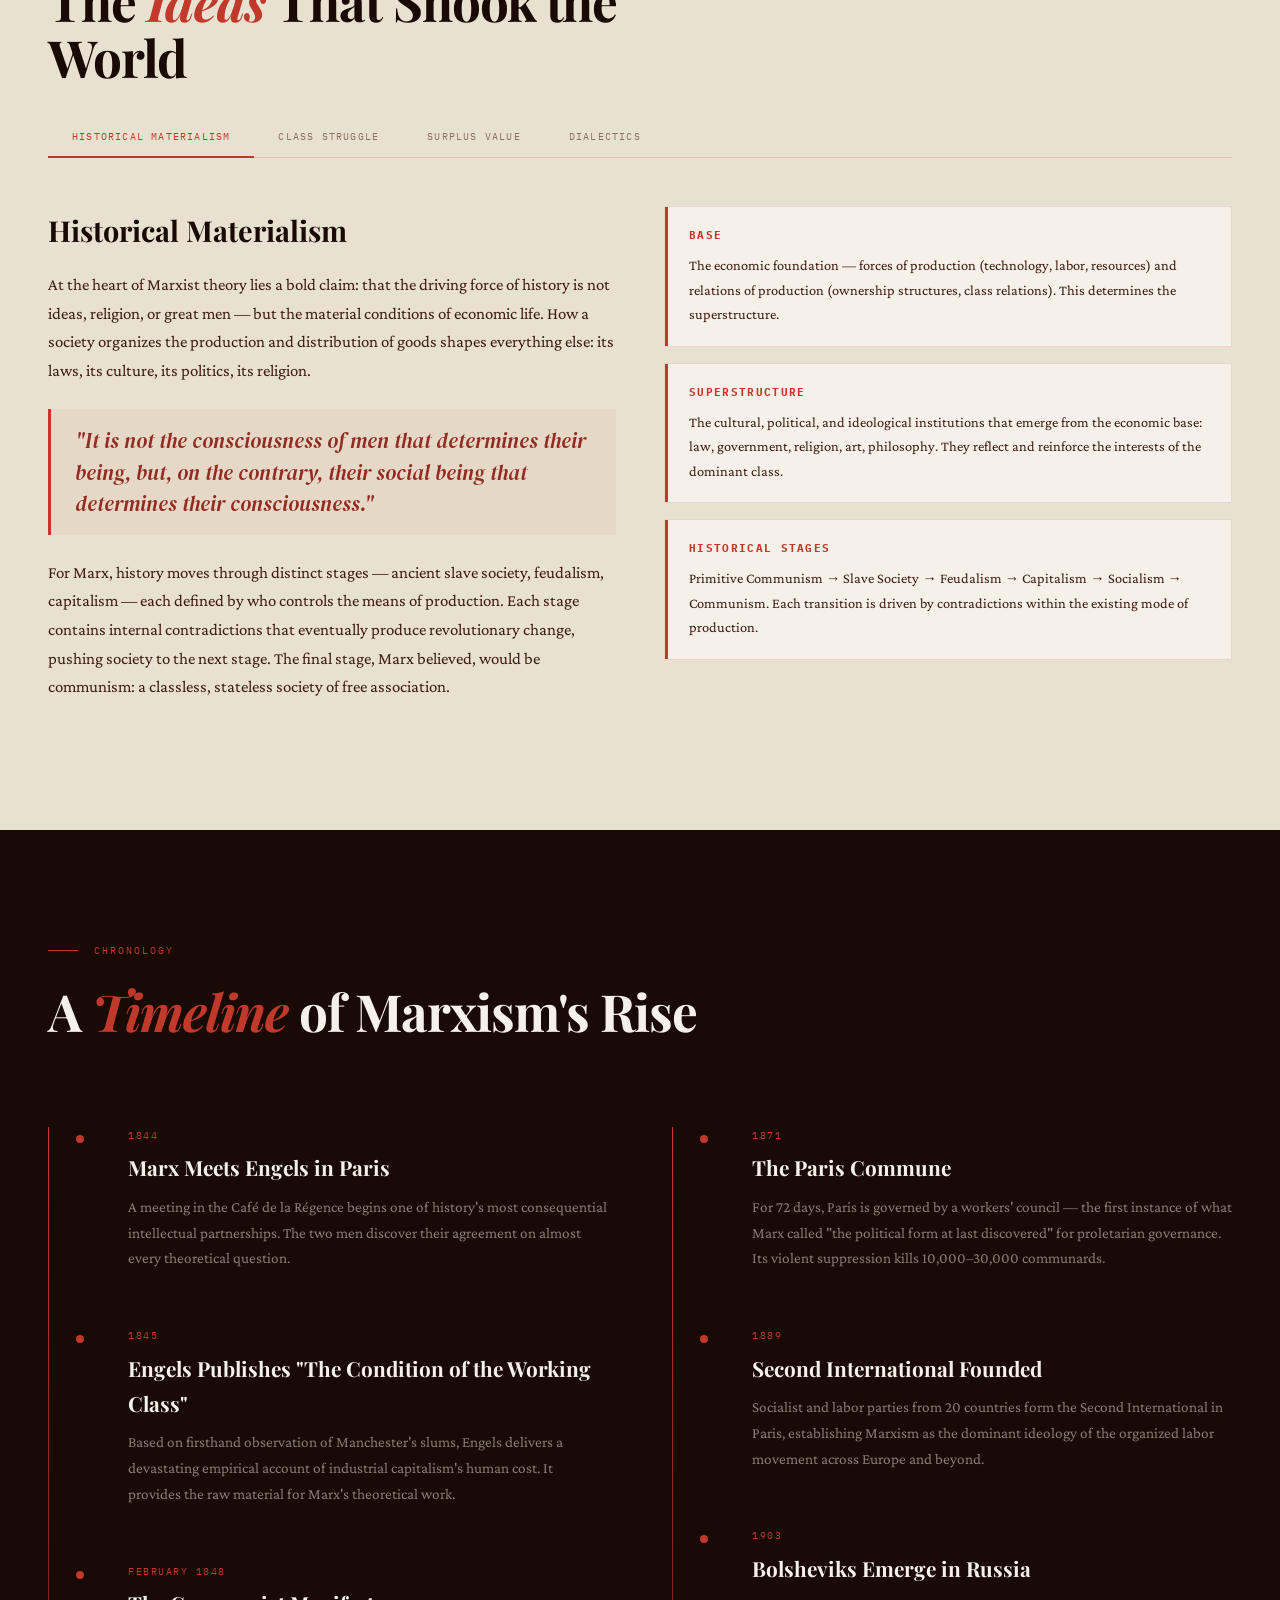
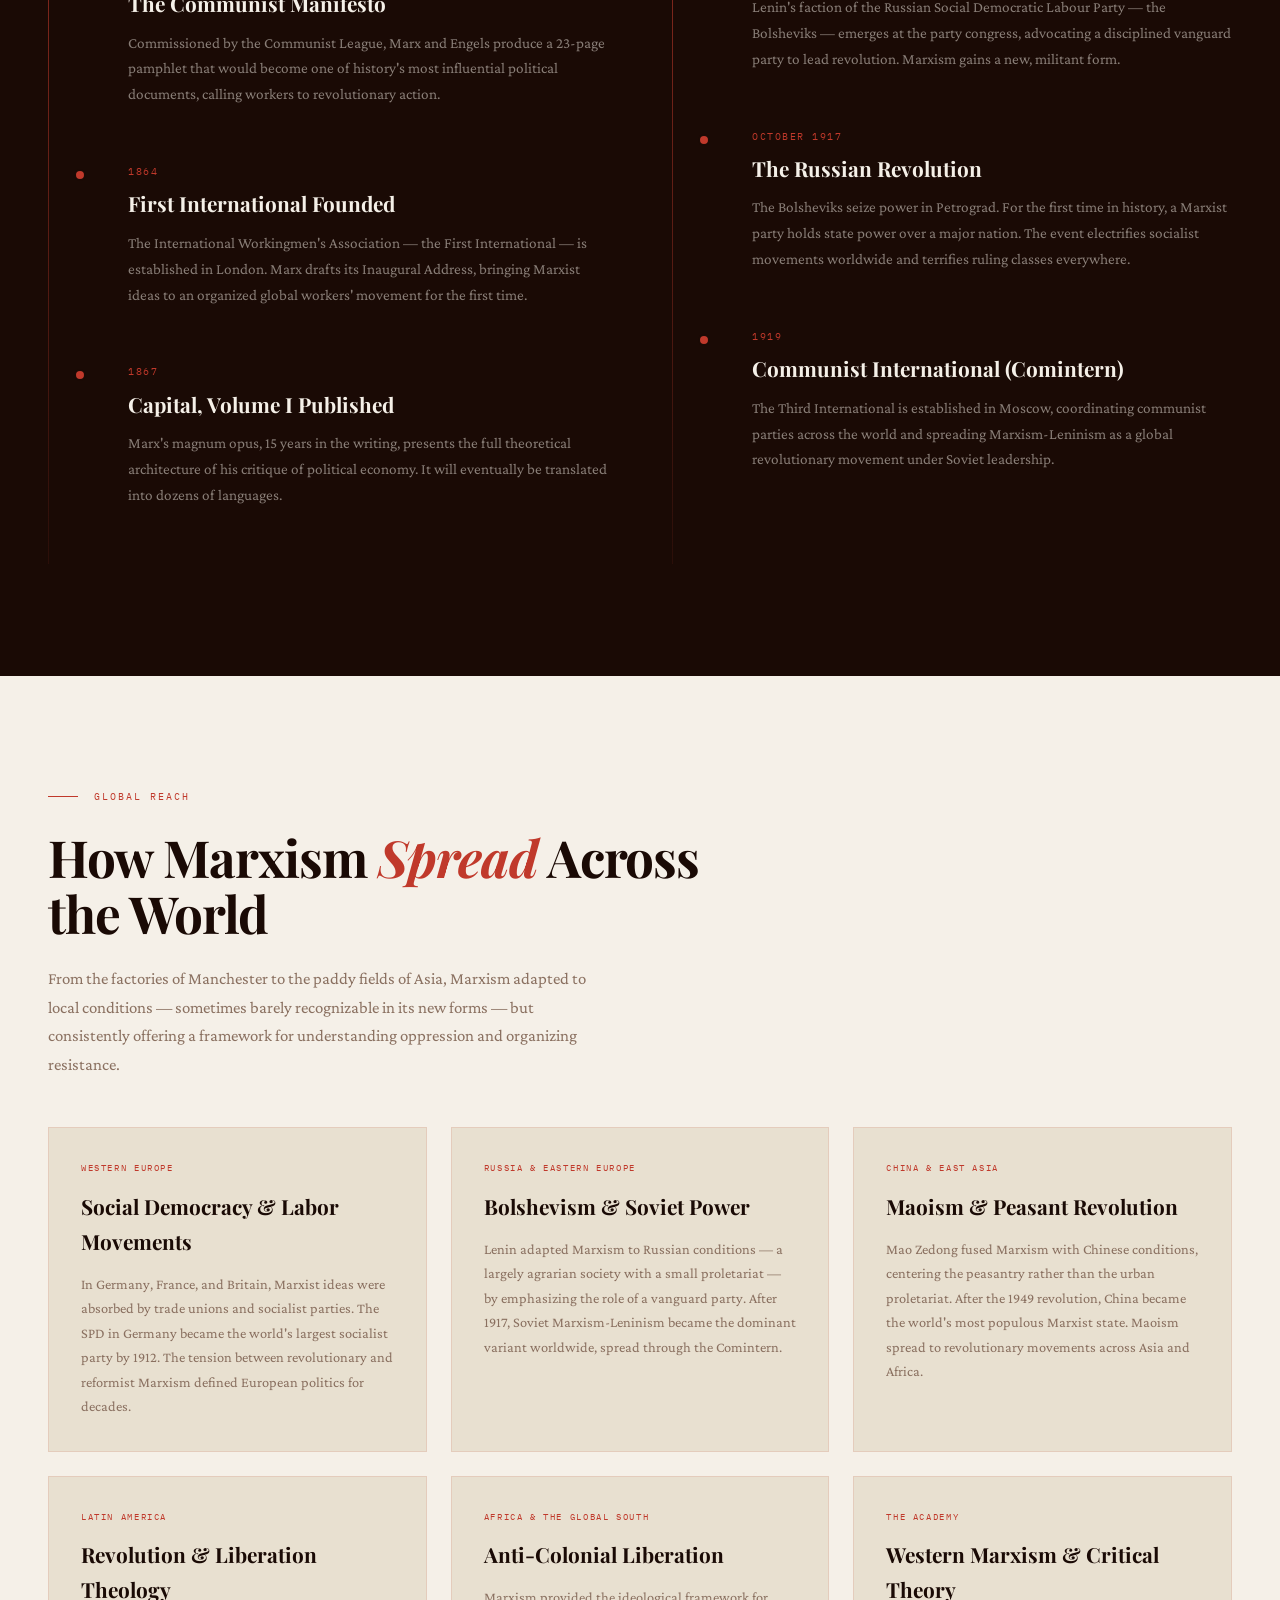
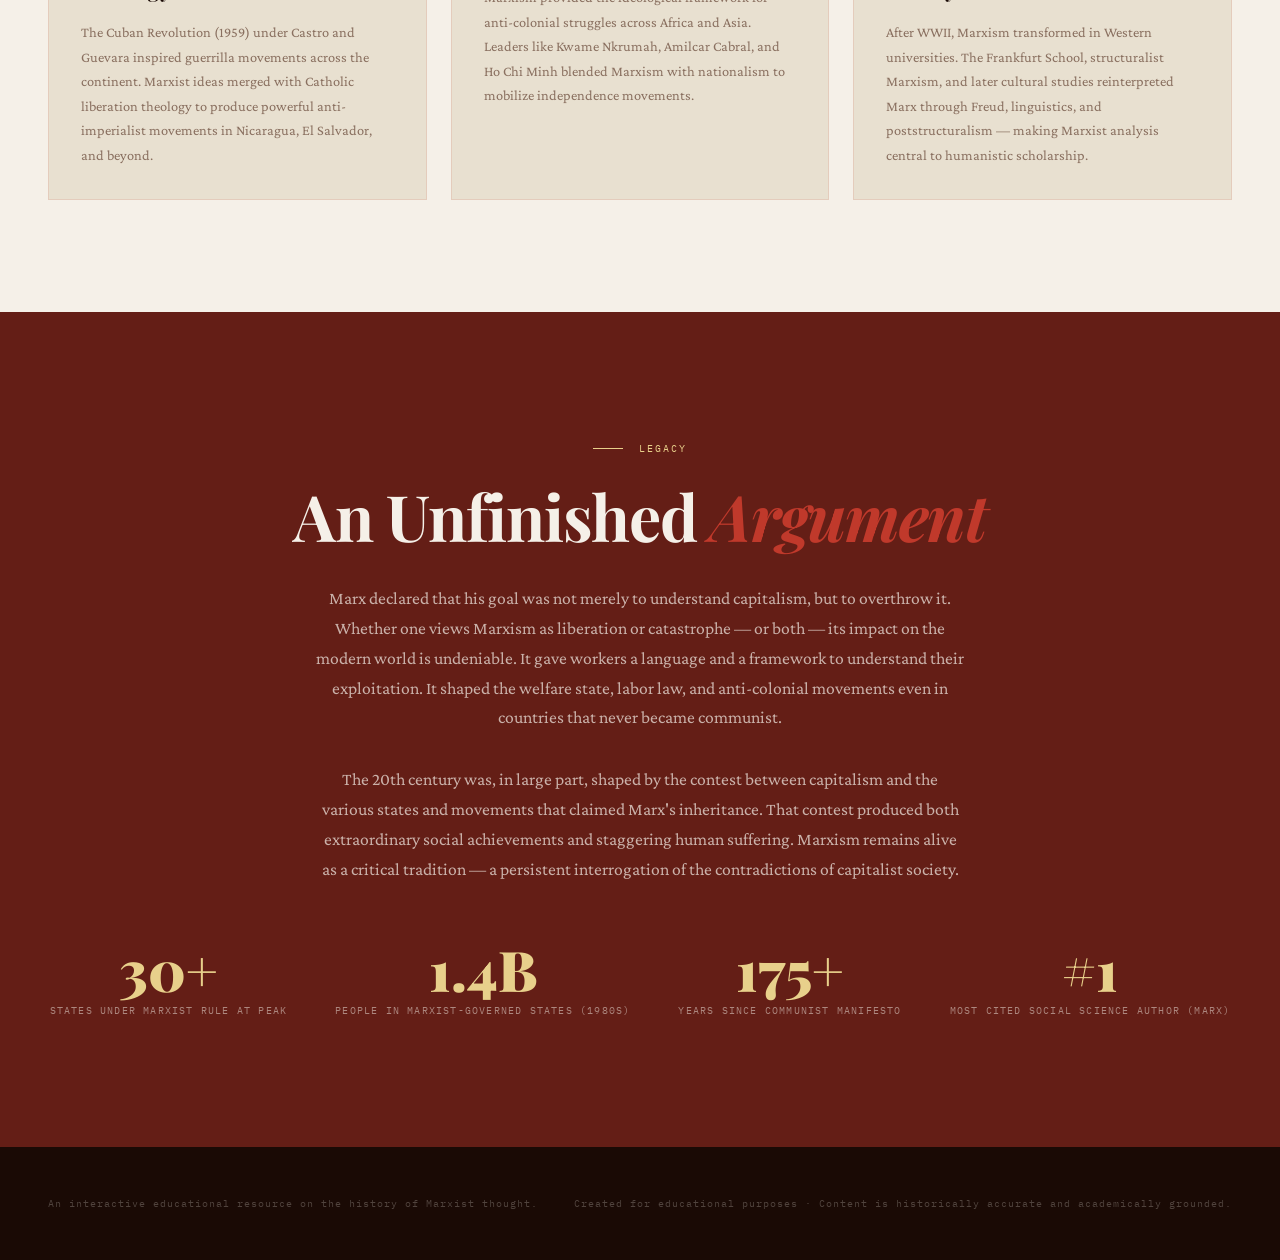
==== commit 14924c24: "Update index.html" ====
--- a/index.html
+++ b/index.html
@@ -4,10 +4,9 @@
 <meta charset="UTF-8">
 <meta name="viewport" content="width=device-width, initial-scale=1.0">
 <title>The Rise of Marxism</title>
-<script src="scripts.js"></script>
 <link rel="preconnect" href="https://fonts.googleapis.com">
 <link href="https://fonts.googleapis.com/css2?family=Playfair+Display:ital,wght@0,700;0,900;1,700&family=DM+Serif+Display:ital@0;1&family=IBM+Plex+Mono:wght@400;600&family=Crimson+Pro:ital,wght@0,300;0,400;1,300&display=swap" rel="stylesheet">
-<link rel="stylesheet" href="styles.css" />
+<link rel="stylesheet" href="styles.css">
 </head>
 <body>
 
@@ -379,3 +378,7 @@
   <p>An interactive educational resource on the history of Marxist thought.</p>
   <p>Created for educational purposes · Content is historically accurate and academically grounded.</p>
 </footer>
+
+<script src="scripts.js"></script>
+</body>
+</html>
--- a/styles.css
+++ b/styles.css
@@ -1,460 +1,460 @@
 *,*::before,*::after{box-sizing:border-box;margin:0;padding:0}
-  :root{
-    --red:#c0392b;--red-dark:#922b21;--red-deep:#641e16;
-    --cream:#f5f0e8;--cream-dark:#e8e0d0;
-    --ink:#1a0a05;--ink-mid:#3d1c10;
-    --gold:#c8a84b;--gold-light:#e8d08b;
-    --gray-warm:#8a7060;
-  }
-  html{scroll-behavior:smooth}
-  body{
-    background:var(--cream);
-    color:var(--ink);
-    font-family:'Crimson Pro',Georgia,serif;
-    font-size:18px;
-    line-height:1.7;
-    overflow-x:hidden;
-  }
-
-  /* NAV */
-  nav{
-    position:fixed;top:0;left:0;right:0;z-index:100;
-    display:flex;align-items:center;justify-content:space-between;
-    padding:1rem 3rem;
-    background:rgba(245,240,232,0.92);
-    backdrop-filter:blur(8px);
-    border-bottom:1px solid rgba(192,57,43,0.2);
-    transition:all .3s;
-  }
-  .nav-logo{
-    font-family:'IBM Plex Mono',monospace;
-    font-size:11px;letter-spacing:.15em;
-    color:var(--red);text-transform:uppercase;
-  }
-  .nav-links{display:flex;gap:2rem;}
-  .nav-links a{
-    font-family:'IBM Plex Mono',monospace;
-    font-size:10px;letter-spacing:.12em;text-transform:uppercase;
-    color:var(--ink-mid);text-decoration:none;
-    transition:color .2s;
-  }
-  .nav-links a:hover{color:var(--red);}
-
-  /* HERO */
-  .hero{
-    min-height:100vh;
-    display:flex;flex-direction:column;justify-content:center;
-    padding:8rem 3rem 5rem;
-    position:relative;
-    overflow:hidden;
-    background:var(--ink);
-  }
-  .hero-bg{
-    position:absolute;inset:0;
-    background:
-      radial-gradient(ellipse 80% 60% at 70% 50%, rgba(192,57,43,0.18) 0%, transparent 70%),
-      linear-gradient(160deg, #1a0a05 0%, #2c0f08 40%, #1a0a05 100%);
-  }
-  .hero-grid{
-    position:absolute;inset:0;opacity:.04;
-    background-image:
-      linear-gradient(var(--cream) 1px,transparent 1px),
-      linear-gradient(90deg,var(--cream) 1px,transparent 1px);
-    background-size:60px 60px;
-  }
-  .hero-year{
-    font-family:'IBM Plex Mono',monospace;
-    font-size:11px;letter-spacing:.2em;
-    color:var(--red);text-transform:uppercase;
-    margin-bottom:2rem;
-    position:relative;
-    display:flex;align-items:center;gap:1rem;
-  }
-  .hero-year::before{
-    content:'';display:block;width:40px;height:1px;background:var(--red);
-  }
-  .hero-title{
-    font-family:'Playfair Display',Georgia,serif;
-    font-size:clamp(3.5rem,9vw,8.5rem);
-    font-weight:900;
-    line-height:.95;
-    color:var(--cream);
-    letter-spacing:-.02em;
-    position:relative;
-    max-width:14ch;
-    margin-bottom:1rem;
-  }
-  .hero-title em{
-    font-style:italic;
-    color:var(--red);
-  }
-  .hero-subtitle{
-    font-family:'DM Serif Display',Georgia,serif;
-    font-size:clamp(1.1rem,2.5vw,1.6rem);
-    font-style:italic;
-    color:rgba(245,240,232,.55);
-    max-width:55ch;
-    margin-bottom:3rem;
-    position:relative;
-  }
-  .hero-cta{
-    display:flex;gap:1.5rem;flex-wrap:wrap;position:relative;
-  }
-  .btn-primary{
-    display:inline-block;
-    padding:.85rem 2.2rem;
-    background:var(--red);
-    color:var(--cream);
-    font-family:'IBM Plex Mono',monospace;
-    font-size:11px;letter-spacing:.12em;text-transform:uppercase;
-    text-decoration:none;
-    border:none;cursor:pointer;
-    transition:background .2s,transform .15s;
-  }
-  .btn-primary:hover{background:var(--red-dark);transform:translateY(-1px);}
-  .btn-outline{
-    display:inline-block;
-    padding:.85rem 2.2rem;
-    background:transparent;
-    color:var(--cream);
-    font-family:'IBM Plex Mono',monospace;
-    font-size:11px;letter-spacing:.12em;text-transform:uppercase;
-    text-decoration:none;
-    border:1px solid rgba(245,240,232,.35);cursor:pointer;
-    transition:border-color .2s,transform .15s;
-  }
-  .btn-outline:hover{border-color:var(--cream);transform:translateY(-1px);}
-  .hero-scroll{
-    position:absolute;bottom:3rem;right:3rem;
-    display:flex;flex-direction:column;align-items:center;gap:.5rem;
-    font-family:'IBM Plex Mono',monospace;font-size:9px;
-    letter-spacing:.15em;color:rgba(245,240,232,.3);text-transform:uppercase;
-    writing-mode:vertical-rl;
-  }
-  .hero-scroll::after{
-    content:'';display:block;width:1px;height:50px;
-    background:linear-gradient(to bottom,rgba(245,240,232,.3),transparent);
-    margin-top:.5rem;
-  }
-  .hero-stats{
-    position:absolute;bottom:3rem;left:3rem;
-    display:flex;gap:3rem;
-  }
-  .stat{position:relative;}
-  .stat-num{
-    font-family:'Playfair Display',serif;
-    font-size:2.5rem;font-weight:700;
-    color:var(--red);display:block;
-    line-height:1;
-  }
-  .stat-label{
-    font-family:'IBM Plex Mono',monospace;
-    font-size:9px;letter-spacing:.15em;
-    color:rgba(245,240,232,.4);text-transform:uppercase;
-  }
-
-  /* SECTIONS */
-  section{padding:7rem 3rem;}
-  .section-label{
-    font-family:'IBM Plex Mono',monospace;
-    font-size:10px;letter-spacing:.2em;text-transform:uppercase;
-    color:var(--red);margin-bottom:1.5rem;
-    display:flex;align-items:center;gap:1rem;
-  }
-  .section-label::before{
-    content:'';display:block;width:30px;height:1px;background:var(--red);
-  }
-  .section-title{
-    font-family:'Playfair Display',serif;
-    font-size:clamp(2.2rem,4vw,3.8rem);
-    font-weight:700;
-    line-height:1.1;
-    letter-spacing:-.02em;
-    max-width:20ch;
-    margin-bottom:1.5rem;
-  }
-  .section-title em{font-style:italic;color:var(--red);}
-
-  /* CONTEXT SECTION */
-  .context{background:var(--cream);}
-  .context-grid{
-    display:grid;
-    grid-template-columns:1fr 1fr;
-    gap:5rem;align-items:start;
-    margin-top:4rem;
-  }
-  .context-text p{
-    margin-bottom:1.2rem;color:var(--ink-mid);font-size:1.1rem;
-  }
-  .context-text p:first-of-type{
-    font-size:1.3rem;font-style:italic;color:var(--ink);
-  }
-  .context-aside{display:flex;flex-direction:column;gap:1.5rem;}
-  .fact-card{
-    border-left:3px solid var(--red);
-    padding:1.2rem 1.5rem;
-    background:rgba(192,57,43,.05);
-  }
-  .fact-card .fact-year{
-    font-family:'IBM Plex Mono',monospace;
-    font-size:10px;letter-spacing:.15em;text-transform:uppercase;
-    color:var(--red);margin-bottom:.4rem;
-  }
-  .fact-card p{font-size:.95rem;color:var(--ink-mid);}
-
-  /* FOUNDERS SECTION */
-  .founders{background:var(--ink);color:var(--cream);}
-  .founders .section-title{color:var(--cream);}
-  .founders .section-label{color:var(--red);}
-  .founders-grid{
-    display:grid;grid-template-columns:1fr 1fr;
-    gap:3rem;margin-top:4rem;
-  }
-  .founder-card{
-    position:relative;
-    border:1px solid rgba(245,240,232,.08);
-    padding:2.5rem;
-    transition:border-color .3s;
-    cursor:pointer;
-  }
-  .founder-card:hover{border-color:rgba(192,57,43,.5);}
-  .founder-card::before{
-    content:'';position:absolute;top:0;left:0;
-    width:0;height:2px;background:var(--red);
-    transition:width .4s ease;
-  }
-  .founder-card:hover::before{width:100%;}
-  .founder-num{
-    font-family:'Playfair Display',serif;
-    font-size:5rem;font-weight:900;
-    color:rgba(192,57,43,.12);
-    line-height:1;margin-bottom:-.5rem;
-    display:block;
-  }
-  .founder-name{
-    font-family:'Playfair Display',serif;
-    font-size:2rem;font-weight:700;
-    color:var(--cream);margin-bottom:.3rem;
-  }
-  .founder-dates{
-    font-family:'IBM Plex Mono',monospace;
-    font-size:10px;letter-spacing:.12em;
-    color:var(--red);text-transform:uppercase;
-    margin-bottom:1.2rem;
-  }
-  .founder-desc{
-    font-size:1rem;color:rgba(245,240,232,.65);
-    line-height:1.6;margin-bottom:1.5rem;
-  }
-  .founder-works{display:flex;flex-wrap:wrap;gap:.5rem;}
-  .work-tag{
-    font-family:'IBM Plex Mono',monospace;font-size:10px;
-    letter-spacing:.08em;padding:.3rem .7rem;
-    background:rgba(192,57,43,.12);
-    border:1px solid rgba(192,57,43,.25);
-    color:rgba(192,57,43,.9);
-  }
-  .founder-quote{
-    font-family:'DM Serif Display',serif;
-    font-style:italic;font-size:1.1rem;
-    color:rgba(245,240,232,.5);
-    border-top:1px solid rgba(245,240,232,.08);
-    padding-top:1.2rem;margin-top:1.2rem;
-    line-height:1.5;
-  }
-
-  /* IDEAS SECTION */
-  .ideas{background:var(--cream-dark);}
-  .ideas-tabs{display:flex;gap:0;margin:2rem 0 3rem;border-bottom:1px solid rgba(192,57,43,.2);}
-  .tab-btn{
-    font-family:'IBM Plex Mono',monospace;
-    font-size:10px;letter-spacing:.12em;text-transform:uppercase;
-    padding:.8rem 1.5rem;background:transparent;border:none;
-    cursor:pointer;color:var(--gray-warm);
-    border-bottom:2px solid transparent;margin-bottom:-1px;
-    transition:all .2s;
-  }
-  .tab-btn.active{color:var(--red);border-bottom-color:var(--red);}
-  .tab-btn:hover:not(.active){color:var(--ink-mid);}
-  .tab-content{display:none;}
-  .tab-content.active{display:grid;grid-template-columns:1fr 1fr;gap:3rem;align-items:start;}
-  .idea-main h3{
-    font-family:'Playfair Display',serif;
-    font-size:1.8rem;font-weight:700;
-    margin-bottom:1rem;color:var(--ink);
-  }
-  .idea-main p{font-size:1.05rem;color:var(--ink-mid);margin-bottom:1rem;}
-  .idea-pullquote{
-    font-family:'DM Serif Display',serif;
-    font-style:italic;font-size:1.3rem;
-    line-height:1.5;color:var(--red-dark);
-    border-left:3px solid var(--red);
-    padding:1rem 1.5rem;
-    background:rgba(192,57,43,.05);
-    margin:1.5rem 0;
-  }
-  .idea-visual{display:flex;flex-direction:column;gap:1rem;}
-  .concept-block{
-    padding:1.2rem 1.5rem;
-    background:var(--cream);
-    border:1px solid rgba(192,57,43,.15);
-    position:relative;overflow:hidden;
-  }
-  .concept-block::after{
-    content:'';position:absolute;top:0;left:0;bottom:0;
-    width:3px;background:var(--red);
-  }
-  .concept-block h4{
-    font-family:'IBM Plex Mono',monospace;
-    font-size:11px;letter-spacing:.12em;text-transform:uppercase;
-    color:var(--red);margin-bottom:.5rem;
-  }
-  .concept-block p{font-size:.9rem;color:var(--ink-mid);}
-
-  /* TIMELINE SECTION */
-  .timeline-section{background:var(--ink);}
-  .timeline-section .section-title{color:var(--cream);}
-  .timeline-section .section-label{color:var(--red);}
-  .timeline{position:relative;margin-top:4rem;padding-left:2rem;}
-  .timeline::before{
-    content:'';position:absolute;
-    left:0;top:0;bottom:0;width:1px;
-    background:linear-gradient(to bottom,var(--red),rgba(192,57,43,.1));
-  }
-  .timeline-item{
-    position:relative;padding:0 0 3.5rem 3rem;
-    opacity:0;transform:translateX(-20px);
-    transition:opacity .5s,transform .5s;
-  }
-  .timeline-item.visible{opacity:1;transform:translateX(0);}
-  .timeline-dot{
-    position:absolute;left:-6px;top:6px;
-    width:12px;height:12px;
-    background:var(--red);
-    border:2px solid var(--ink);
-    border-radius:50%;
-  }
-  .timeline-year{
-    font-family:'IBM Plex Mono',monospace;
-    font-size:10px;letter-spacing:.15em;
-    color:var(--red);text-transform:uppercase;
-    margin-bottom:.4rem;
-  }
-  .timeline-event{
-    font-family:'Playfair Display',serif;
-    font-size:1.3rem;font-weight:700;
-    color:var(--cream);margin-bottom:.5rem;
-  }
-  .timeline-desc{
-    font-size:.95rem;color:rgba(245,240,232,.5);
-    max-width:55ch;
-  }
-  .timeline-grid{
-    display:grid;grid-template-columns:1fr 1fr;
-    gap:0 4rem;
-  }
-
-  /* SPREAD SECTION */
-  .spread{background:var(--cream);}
-  .spread-cards{
-    display:grid;
-    grid-template-columns:repeat(3,1fr);
-    gap:1.5rem;margin-top:3rem;
-  }
-  .spread-card{
-    padding:2rem;
-    background:var(--cream-dark);
-    border:1px solid rgba(192,57,43,.12);
-    transition:transform .25s,box-shadow .25s;
-  }
-  .spread-card:hover{
-    transform:translateY(-4px);
-    box-shadow:0 12px 30px rgba(26,10,5,.12);
-  }
-  .spread-region{
-    font-family:'IBM Plex Mono',monospace;
-    font-size:9px;letter-spacing:.18em;text-transform:uppercase;
-    color:var(--red);margin-bottom:.8rem;
-  }
-  .spread-card h3{
-    font-family:'Playfair Display',serif;
-    font-size:1.3rem;font-weight:700;
-    margin-bottom:.8rem;color:var(--ink);
-  }
-  .spread-card p{font-size:.9rem;color:var(--gray-warm);}
-
-  /* LEGACY SECTION */
-  .legacy{
-    background:var(--red-deep);
-    color:var(--cream);
-    text-align:center;
-    padding:8rem 3rem;
-  }
-  .legacy .section-label{justify-content:center;color:var(--gold-light);}
-  .legacy .section-label::before{background:var(--gold-light);}
-  .legacy .section-title{
-    color:var(--cream);max-width:none;
-    font-size:clamp(2.5rem,5vw,5rem);
-    margin:0 auto 2rem;
-  }
-  .legacy p{
-    max-width:65ch;margin:0 auto 2rem;
-    color:rgba(245,240,232,.7);font-size:1.1rem;
-  }
-  .legacy-pillars{
-    display:flex;justify-content:center;gap:3rem;
-    flex-wrap:wrap;margin-top:3.5rem;
-  }
-  .pillar{text-align:center;}
-  .pillar-num{
-    font-family:'Playfair Display',serif;
-    font-size:3.5rem;font-weight:900;color:var(--gold-light);
-    display:block;line-height:1;
-  }
-  .pillar-label{
-    font-family:'IBM Plex Mono',monospace;
-    font-size:10px;letter-spacing:.12em;text-transform:uppercase;
-    color:rgba(245,240,232,.5);margin-top:.3rem;
-  }
-
-  /* FOOTER */
-  footer{
-    background:var(--ink);
-    padding:3rem;
-    display:flex;align-items:center;justify-content:space-between;
-    flex-wrap:wrap;gap:1rem;
-  }
-  footer p{
-    font-family:'IBM Plex Mono',monospace;
-    font-size:10px;letter-spacing:.1em;
-    color:rgba(245,240,232,.25);
-  }
-  footer a{
-    font-family:'IBM Plex Mono',monospace;
-    font-size:10px;letter-spacing:.1em;
-    color:var(--red);text-decoration:none;
-  }
-
-  /* SCROLL REVEALS */
-  .reveal{
-    opacity:0;transform:translateY(24px);
-    transition:opacity .6s ease,transform .6s ease;
-  }
-  .reveal.visible{opacity:1;transform:translateY(0);}
-
-  /* RESPONSIVE */
-  @media(max-width:900px){
-    nav{padding:.8rem 1.5rem;}
-    .nav-links{display:none;}
-    section{padding:5rem 1.5rem;}
-    .hero{padding:7rem 1.5rem 10rem;}
-    .context-grid,.founders-grid,.tab-content.active{grid-template-columns:1fr;}
-    .timeline-grid{grid-template-columns:1fr;}
-    .spread-cards{grid-template-columns:1fr 1fr;}
-    .hero-stats{display:none;}
-    .hero-scroll{display:none;}
-  }
-  @media(max-width:600px){
-    .spread-cards{grid-template-columns:1fr;}
-    .legacy-pillars{gap:2rem;}
-  }+:root{
+  --red:#c0392b;--red-dark:#922b21;--red-deep:#641e16;
+  --cream:#f5f0e8;--cream-dark:#e8e0d0;
+  --ink:#1a0a05;--ink-mid:#3d1c10;
+  --gold:#c8a84b;--gold-light:#e8d08b;
+  --gray-warm:#8a7060;
+}
+html{scroll-behavior:smooth}
+body{
+  background:var(--cream);
+  color:var(--ink);
+  font-family:'Crimson Pro',Georgia,serif;
+  font-size:18px;
+  line-height:1.7;
+  overflow-x:hidden;
+}
+
+/* NAV */
+nav{
+  position:fixed;top:0;left:0;right:0;z-index:100;
+  display:flex;align-items:center;justify-content:space-between;
+  padding:1rem 3rem;
+  background:rgba(245,240,232,0.92);
+  backdrop-filter:blur(8px);
+  border-bottom:1px solid rgba(192,57,43,0.2);
+  transition:all .3s;
+}
+.nav-logo{
+  font-family:'IBM Plex Mono',monospace;
+  font-size:11px;letter-spacing:.15em;
+  color:var(--red);text-transform:uppercase;
+}
+.nav-links{display:flex;gap:2rem;}
+.nav-links a{
+  font-family:'IBM Plex Mono',monospace;
+  font-size:10px;letter-spacing:.12em;text-transform:uppercase;
+  color:var(--ink-mid);text-decoration:none;
+  transition:color .2s;
+}
+.nav-links a:hover{color:var(--red);}
+
+/* HERO */
+.hero{
+  min-height:100vh;
+  display:flex;flex-direction:column;justify-content:center;
+  padding:8rem 3rem 5rem;
+  position:relative;
+  overflow:hidden;
+  background:var(--ink);
+}
+.hero-bg{
+  position:absolute;inset:0;
+  background:
+    radial-gradient(ellipse 80% 60% at 70% 50%, rgba(192,57,43,0.18) 0%, transparent 70%),
+    linear-gradient(160deg, #1a0a05 0%, #2c0f08 40%, #1a0a05 100%);
+}
+.hero-grid{
+  position:absolute;inset:0;opacity:.04;
+  background-image:
+    linear-gradient(var(--cream) 1px,transparent 1px),
+    linear-gradient(90deg,var(--cream) 1px,transparent 1px);
+  background-size:60px 60px;
+}
+.hero-year{
+  font-family:'IBM Plex Mono',monospace;
+  font-size:11px;letter-spacing:.2em;
+  color:var(--red);text-transform:uppercase;
+  margin-bottom:2rem;
+  position:relative;
+  display:flex;align-items:center;gap:1rem;
+}
+.hero-year::before{
+  content:'';display:block;width:40px;height:1px;background:var(--red);
+}
+.hero-title{
+  font-family:'Playfair Display',Georgia,serif;
+  font-size:clamp(3.5rem,9vw,8.5rem);
+  font-weight:900;
+  line-height:.95;
+  color:var(--cream);
+  letter-spacing:-.02em;
+  position:relative;
+  max-width:14ch;
+  margin-bottom:1rem;
+}
+.hero-title em{
+  font-style:italic;
+  color:var(--red);
+}
+.hero-subtitle{
+  font-family:'DM Serif Display',Georgia,serif;
+  font-size:clamp(1.1rem,2.5vw,1.6rem);
+  font-style:italic;
+  color:rgba(245,240,232,.55);
+  max-width:55ch;
+  margin-bottom:3rem;
+  position:relative;
+}
+.hero-cta{
+  display:flex;gap:1.5rem;flex-wrap:wrap;position:relative;
+}
+.btn-primary{
+  display:inline-block;
+  padding:.85rem 2.2rem;
+  background:var(--red);
+  color:var(--cream);
+  font-family:'IBM Plex Mono',monospace;
+  font-size:11px;letter-spacing:.12em;text-transform:uppercase;
+  text-decoration:none;
+  border:none;cursor:pointer;
+  transition:background .2s,transform .15s;
+}
+.btn-primary:hover{background:var(--red-dark);transform:translateY(-1px);}
+.btn-outline{
+  display:inline-block;
+  padding:.85rem 2.2rem;
+  background:transparent;
+  color:var(--cream);
+  font-family:'IBM Plex Mono',monospace;
+  font-size:11px;letter-spacing:.12em;text-transform:uppercase;
+  text-decoration:none;
+  border:1px solid rgba(245,240,232,.35);cursor:pointer;
+  transition:border-color .2s,transform .15s;
+}
+.btn-outline:hover{border-color:var(--cream);transform:translateY(-1px);}
+.hero-scroll{
+  position:absolute;bottom:3rem;right:3rem;
+  display:flex;flex-direction:column;align-items:center;gap:.5rem;
+  font-family:'IBM Plex Mono',monospace;font-size:9px;
+  letter-spacing:.15em;color:rgba(245,240,232,.3);text-transform:uppercase;
+  writing-mode:vertical-rl;
+}
+.hero-scroll::after{
+  content:'';display:block;width:1px;height:50px;
+  background:linear-gradient(to bottom,rgba(245,240,232,.3),transparent);
+  margin-top:.5rem;
+}
+.hero-stats{
+  position:absolute;bottom:3rem;left:3rem;
+  display:flex;gap:3rem;
+}
+.stat{position:relative;}
+.stat-num{
+  font-family:'Playfair Display',serif;
+  font-size:2.5rem;font-weight:700;
+  color:var(--red);display:block;
+  line-height:1;
+}
+.stat-label{
+  font-family:'IBM Plex Mono',monospace;
+  font-size:9px;letter-spacing:.15em;
+  color:rgba(245,240,232,.4);text-transform:uppercase;
+}
+
+/* SECTIONS */
+section{padding:7rem 3rem;}
+.section-label{
+  font-family:'IBM Plex Mono',monospace;
+  font-size:10px;letter-spacing:.2em;text-transform:uppercase;
+  color:var(--red);margin-bottom:1.5rem;
+  display:flex;align-items:center;gap:1rem;
+}
+.section-label::before{
+  content:'';display:block;width:30px;height:1px;background:var(--red);
+}
+.section-title{
+  font-family:'Playfair Display',serif;
+  font-size:clamp(2.2rem,4vw,3.8rem);
+  font-weight:700;
+  line-height:1.1;
+  letter-spacing:-.02em;
+  max-width:20ch;
+  margin-bottom:1.5rem;
+}
+.section-title em{font-style:italic;color:var(--red);}
+
+/* CONTEXT SECTION */
+.context{background:var(--cream);}
+.context-grid{
+  display:grid;
+  grid-template-columns:1fr 1fr;
+  gap:5rem;align-items:start;
+  margin-top:4rem;
+}
+.context-text p{
+  margin-bottom:1.2rem;color:var(--ink-mid);font-size:1.1rem;
+}
+.context-text p:first-of-type{
+  font-size:1.3rem;font-style:italic;color:var(--ink);
+}
+.context-aside{display:flex;flex-direction:column;gap:1.5rem;}
+.fact-card{
+  border-left:3px solid var(--red);
+  padding:1.2rem 1.5rem;
+  background:rgba(192,57,43,.05);
+}
+.fact-card .fact-year{
+  font-family:'IBM Plex Mono',monospace;
+  font-size:10px;letter-spacing:.15em;text-transform:uppercase;
+  color:var(--red);margin-bottom:.4rem;
+}
+.fact-card p{font-size:.95rem;color:var(--ink-mid);}
+
+/* FOUNDERS SECTION */
+.founders{background:var(--ink);color:var(--cream);}
+.founders .section-title{color:var(--cream);}
+.founders .section-label{color:var(--red);}
+.founders-grid{
+  display:grid;grid-template-columns:1fr 1fr;
+  gap:3rem;margin-top:4rem;
+}
+.founder-card{
+  position:relative;
+  border:1px solid rgba(245,240,232,.08);
+  padding:2.5rem;
+  transition:border-color .3s;
+  cursor:pointer;
+}
+.founder-card:hover{border-color:rgba(192,57,43,.5);}
+.founder-card::before{
+  content:'';position:absolute;top:0;left:0;
+  width:0;height:2px;background:var(--red);
+  transition:width .4s ease;
+}
+.founder-card:hover::before{width:100%;}
+.founder-num{
+  font-family:'Playfair Display',serif;
+  font-size:5rem;font-weight:900;
+  color:rgba(192,57,43,.12);
+  line-height:1;margin-bottom:-.5rem;
+  display:block;
+}
+.founder-name{
+  font-family:'Playfair Display',serif;
+  font-size:2rem;font-weight:700;
+  color:var(--cream);margin-bottom:.3rem;
+}
+.founder-dates{
+  font-family:'IBM Plex Mono',monospace;
+  font-size:10px;letter-spacing:.12em;
+  color:var(--red);text-transform:uppercase;
+  margin-bottom:1.2rem;
+}
+.founder-desc{
+  font-size:1rem;color:rgba(245,240,232,.65);
+  line-height:1.6;margin-bottom:1.5rem;
+}
+.founder-works{display:flex;flex-wrap:wrap;gap:.5rem;}
+.work-tag{
+  font-family:'IBM Plex Mono',monospace;font-size:10px;
+  letter-spacing:.08em;padding:.3rem .7rem;
+  background:rgba(192,57,43,.12);
+  border:1px solid rgba(192,57,43,.25);
+  color:rgba(192,57,43,.9);
+}
+.founder-quote{
+  font-family:'DM Serif Display',serif;
+  font-style:italic;font-size:1.1rem;
+  color:rgba(245,240,232,.5);
+  border-top:1px solid rgba(245,240,232,.08);
+  padding-top:1.2rem;margin-top:1.2rem;
+  line-height:1.5;
+}
+
+/* IDEAS SECTION */
+.ideas{background:var(--cream-dark);}
+.ideas-tabs{display:flex;gap:0;margin:2rem 0 3rem;border-bottom:1px solid rgba(192,57,43,.2);}
+.tab-btn{
+  font-family:'IBM Plex Mono',monospace;
+  font-size:10px;letter-spacing:.12em;text-transform:uppercase;
+  padding:.8rem 1.5rem;background:transparent;border:none;
+  cursor:pointer;color:var(--gray-warm);
+  border-bottom:2px solid transparent;margin-bottom:-1px;
+  transition:all .2s;
+}
+.tab-btn.active{color:var(--red);border-bottom-color:var(--red);}
+.tab-btn:hover:not(.active){color:var(--ink-mid);}
+.tab-content{display:none;}
+.tab-content.active{display:grid;grid-template-columns:1fr 1fr;gap:3rem;align-items:start;}
+.idea-main h3{
+  font-family:'Playfair Display',serif;
+  font-size:1.8rem;font-weight:700;
+  margin-bottom:1rem;color:var(--ink);
+}
+.idea-main p{font-size:1.05rem;color:var(--ink-mid);margin-bottom:1rem;}
+.idea-pullquote{
+  font-family:'DM Serif Display',serif;
+  font-style:italic;font-size:1.3rem;
+  line-height:1.5;color:var(--red-dark);
+  border-left:3px solid var(--red);
+  padding:1rem 1.5rem;
+  background:rgba(192,57,43,.05);
+  margin:1.5rem 0;
+}
+.idea-visual{display:flex;flex-direction:column;gap:1rem;}
+.concept-block{
+  padding:1.2rem 1.5rem;
+  background:var(--cream);
+  border:1px solid rgba(192,57,43,.15);
+  position:relative;overflow:hidden;
+}
+.concept-block::after{
+  content:'';position:absolute;top:0;left:0;bottom:0;
+  width:3px;background:var(--red);
+}
+.concept-block h4{
+  font-family:'IBM Plex Mono',monospace;
+  font-size:11px;letter-spacing:.12em;text-transform:uppercase;
+  color:var(--red);margin-bottom:.5rem;
+}
+.concept-block p{font-size:.9rem;color:var(--ink-mid);}
+
+/* TIMELINE SECTION */
+.timeline-section{background:var(--ink);}
+.timeline-section .section-title{color:var(--cream);}
+.timeline-section .section-label{color:var(--red);}
+.timeline{position:relative;margin-top:4rem;padding-left:2rem;}
+.timeline::before{
+  content:'';position:absolute;
+  left:0;top:0;bottom:0;width:1px;
+  background:linear-gradient(to bottom,var(--red),rgba(192,57,43,.1));
+}
+.timeline-item{
+  position:relative;padding:0 0 3.5rem 3rem;
+  opacity:0;transform:translateX(-20px);
+  transition:opacity .5s,transform .5s;
+}
+.timeline-item.visible{opacity:1;transform:translateX(0);}
+.timeline-dot{
+  position:absolute;left:-6px;top:6px;
+  width:12px;height:12px;
+  background:var(--red);
+  border:2px solid var(--ink);
+  border-radius:50%;
+}
+.timeline-year{
+  font-family:'IBM Plex Mono',monospace;
+  font-size:10px;letter-spacing:.15em;
+  color:var(--red);text-transform:uppercase;
+  margin-bottom:.4rem;
+}
+.timeline-event{
+  font-family:'Playfair Display',serif;
+  font-size:1.3rem;font-weight:700;
+  color:var(--cream);margin-bottom:.5rem;
+}
+.timeline-desc{
+  font-size:.95rem;color:rgba(245,240,232,.5);
+  max-width:55ch;
+}
+.timeline-grid{
+  display:grid;grid-template-columns:1fr 1fr;
+  gap:0 4rem;
+}
+
+/* SPREAD SECTION */
+.spread{background:var(--cream);}
+.spread-cards{
+  display:grid;
+  grid-template-columns:repeat(3,1fr);
+  gap:1.5rem;margin-top:3rem;
+}
+.spread-card{
+  padding:2rem;
+  background:var(--cream-dark);
+  border:1px solid rgba(192,57,43,.12);
+  transition:transform .25s,box-shadow .25s;
+}
+.spread-card:hover{
+  transform:translateY(-4px);
+  box-shadow:0 12px 30px rgba(26,10,5,.12);
+}
+.spread-region{
+  font-family:'IBM Plex Mono',monospace;
+  font-size:9px;letter-spacing:.18em;text-transform:uppercase;
+  color:var(--red);margin-bottom:.8rem;
+}
+.spread-card h3{
+  font-family:'Playfair Display',serif;
+  font-size:1.3rem;font-weight:700;
+  margin-bottom:.8rem;color:var(--ink);
+}
+.spread-card p{font-size:.9rem;color:var(--gray-warm);}
+
+/* LEGACY SECTION */
+.legacy{
+  background:var(--red-deep);
+  color:var(--cream);
+  text-align:center;
+  padding:8rem 3rem;
+}
+.legacy .section-label{justify-content:center;color:var(--gold-light);}
+.legacy .section-label::before{background:var(--gold-light);}
+.legacy .section-title{
+  color:var(--cream);max-width:none;
+  font-size:clamp(2.5rem,5vw,5rem);
+  margin:0 auto 2rem;
+}
+.legacy p{
+  max-width:65ch;margin:0 auto 2rem;
+  color:rgba(245,240,232,.7);font-size:1.1rem;
+}
+.legacy-pillars{
+  display:flex;justify-content:center;gap:3rem;
+  flex-wrap:wrap;margin-top:3.5rem;
+}
+.pillar{text-align:center;}
+.pillar-num{
+  font-family:'Playfair Display',serif;
+  font-size:3.5rem;font-weight:900;color:var(--gold-light);
+  display:block;line-height:1;
+}
+.pillar-label{
+  font-family:'IBM Plex Mono',monospace;
+  font-size:10px;letter-spacing:.12em;text-transform:uppercase;
+  color:rgba(245,240,232,.5);margin-top:.3rem;
+}
+
+/* FOOTER */
+footer{
+  background:var(--ink);
+  padding:3rem;
+  display:flex;align-items:center;justify-content:space-between;
+  flex-wrap:wrap;gap:1rem;
+}
+footer p{
+  font-family:'IBM Plex Mono',monospace;
+  font-size:10px;letter-spacing:.1em;
+  color:rgba(245,240,232,.25);
+}
+footer a{
+  font-family:'IBM Plex Mono',monospace;
+  font-size:10px;letter-spacing:.1em;
+  color:var(--red);text-decoration:none;
+}
+
+/* SCROLL REVEALS */
+.reveal{
+  opacity:0;transform:translateY(24px);
+  transition:opacity .6s ease,transform .6s ease;
+}
+.reveal.visible{opacity:1;transform:translateY(0);}
+
+/* RESPONSIVE */
+@media(max-width:900px){
+  nav{padding:.8rem 1.5rem;}
+  .nav-links{display:none;}
+  section{padding:5rem 1.5rem;}
+  .hero{padding:7rem 1.5rem 10rem;}
+  .context-grid,.founders-grid,.tab-content.active{grid-template-columns:1fr;}
+  .timeline-grid{grid-template-columns:1fr;}
+  .spread-cards{grid-template-columns:1fr 1fr;}
+  .hero-stats{display:none;}
+  .hero-scroll{display:none;}
+}
+@media(max-width:600px){
+  .spread-cards{grid-template-columns:1fr;}
+  .legacy-pillars{gap:2rem;}
+}
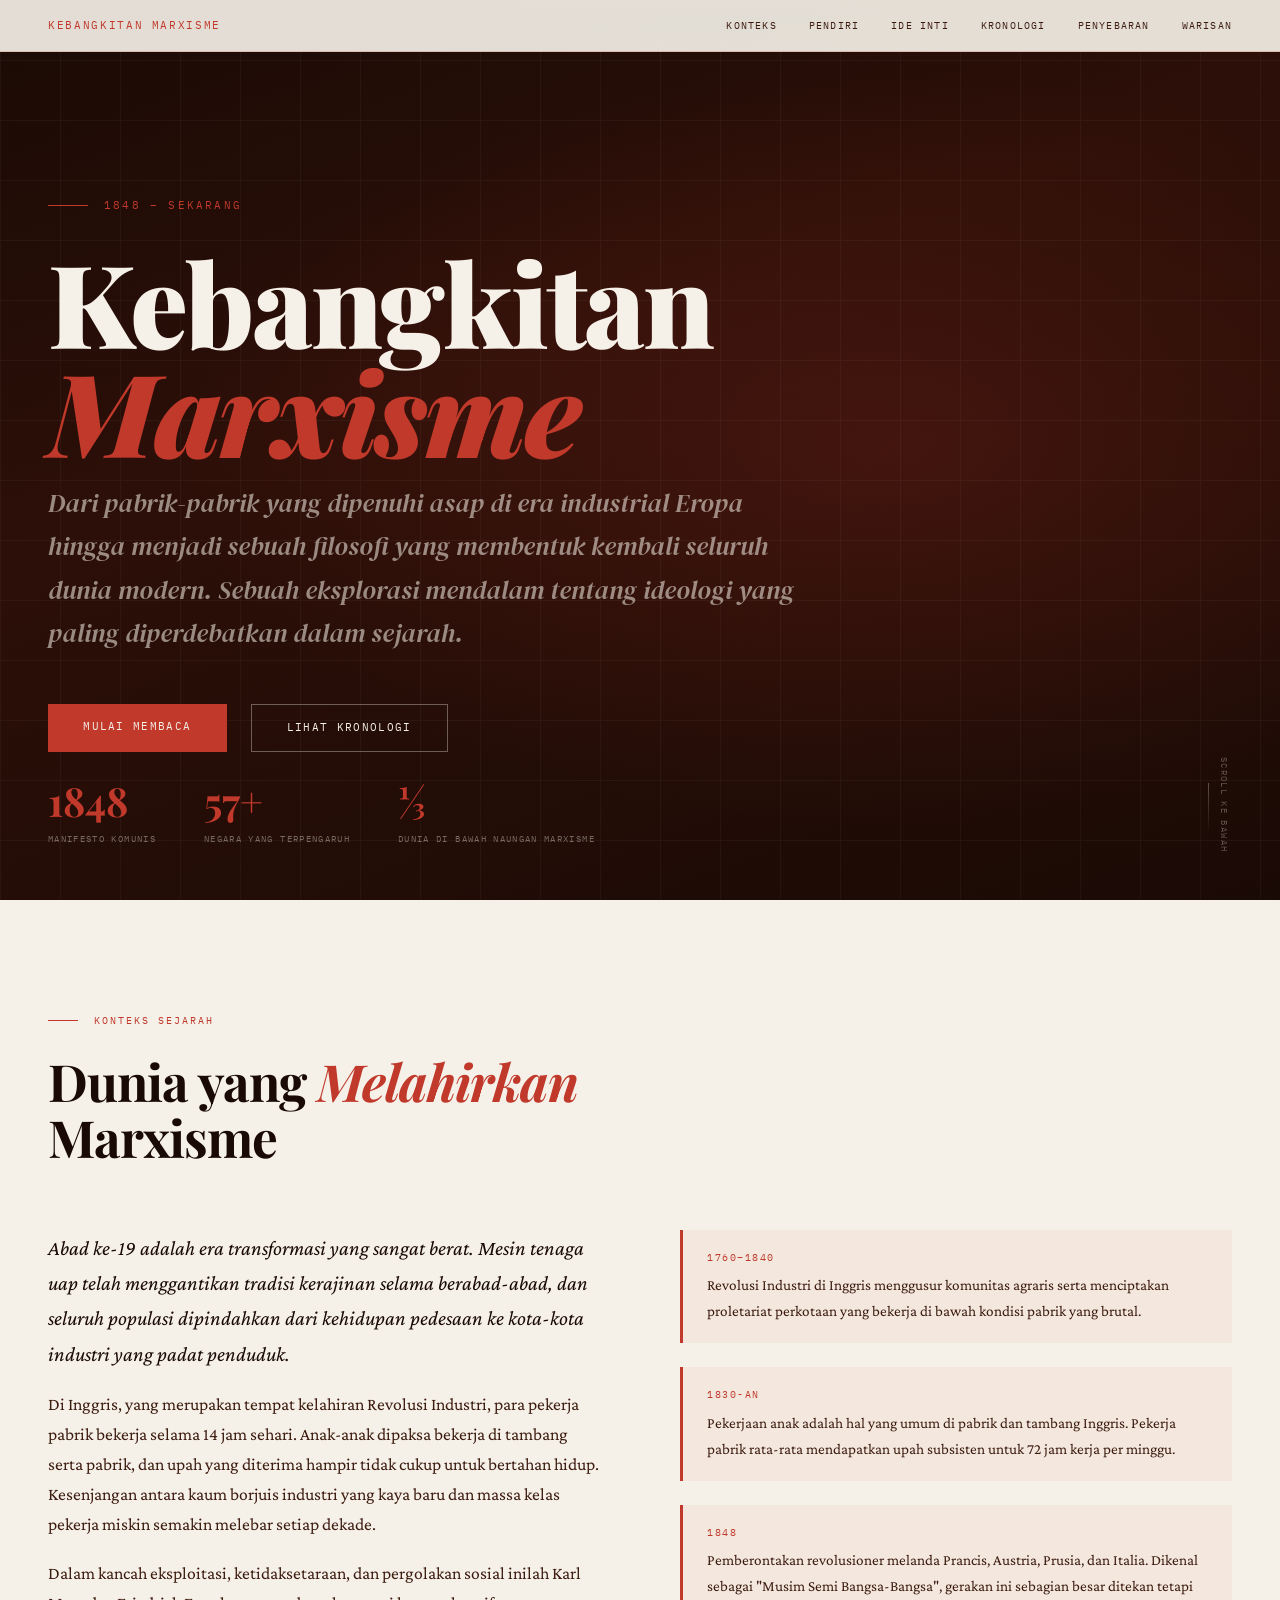
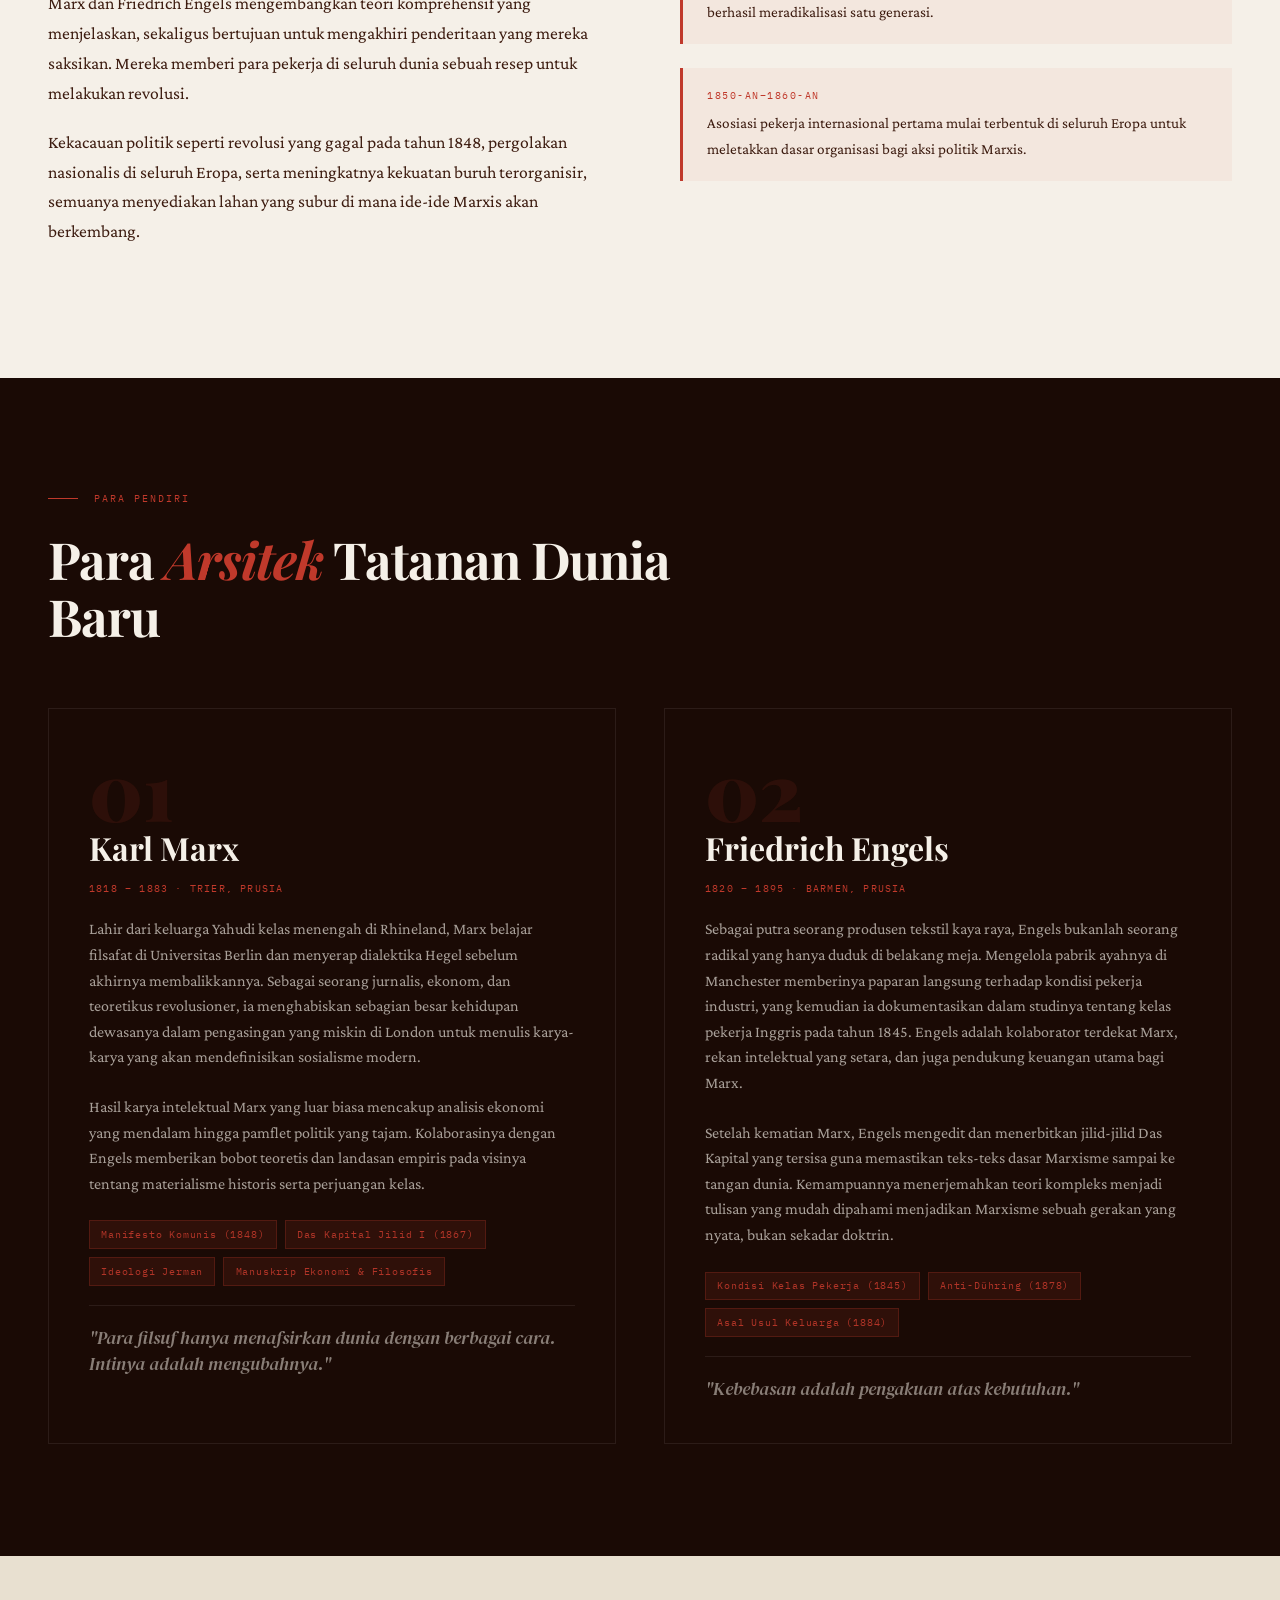
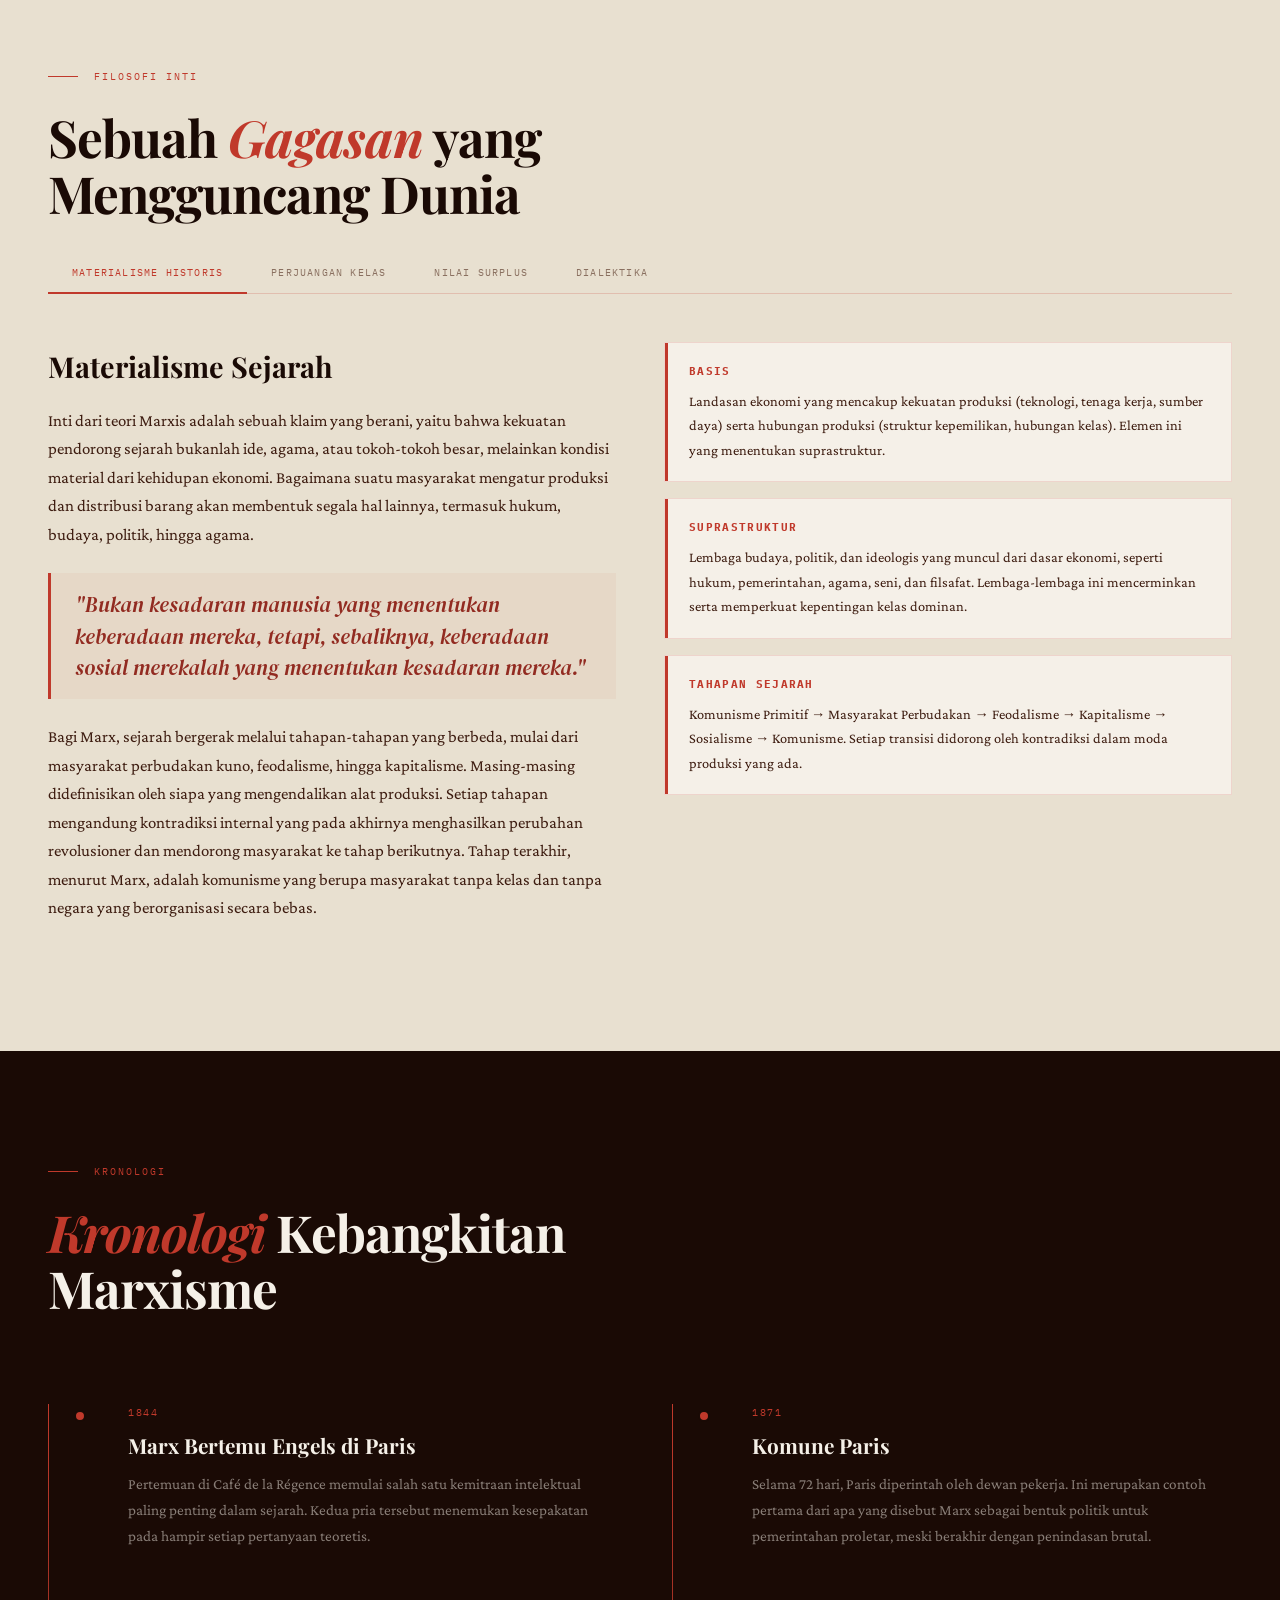
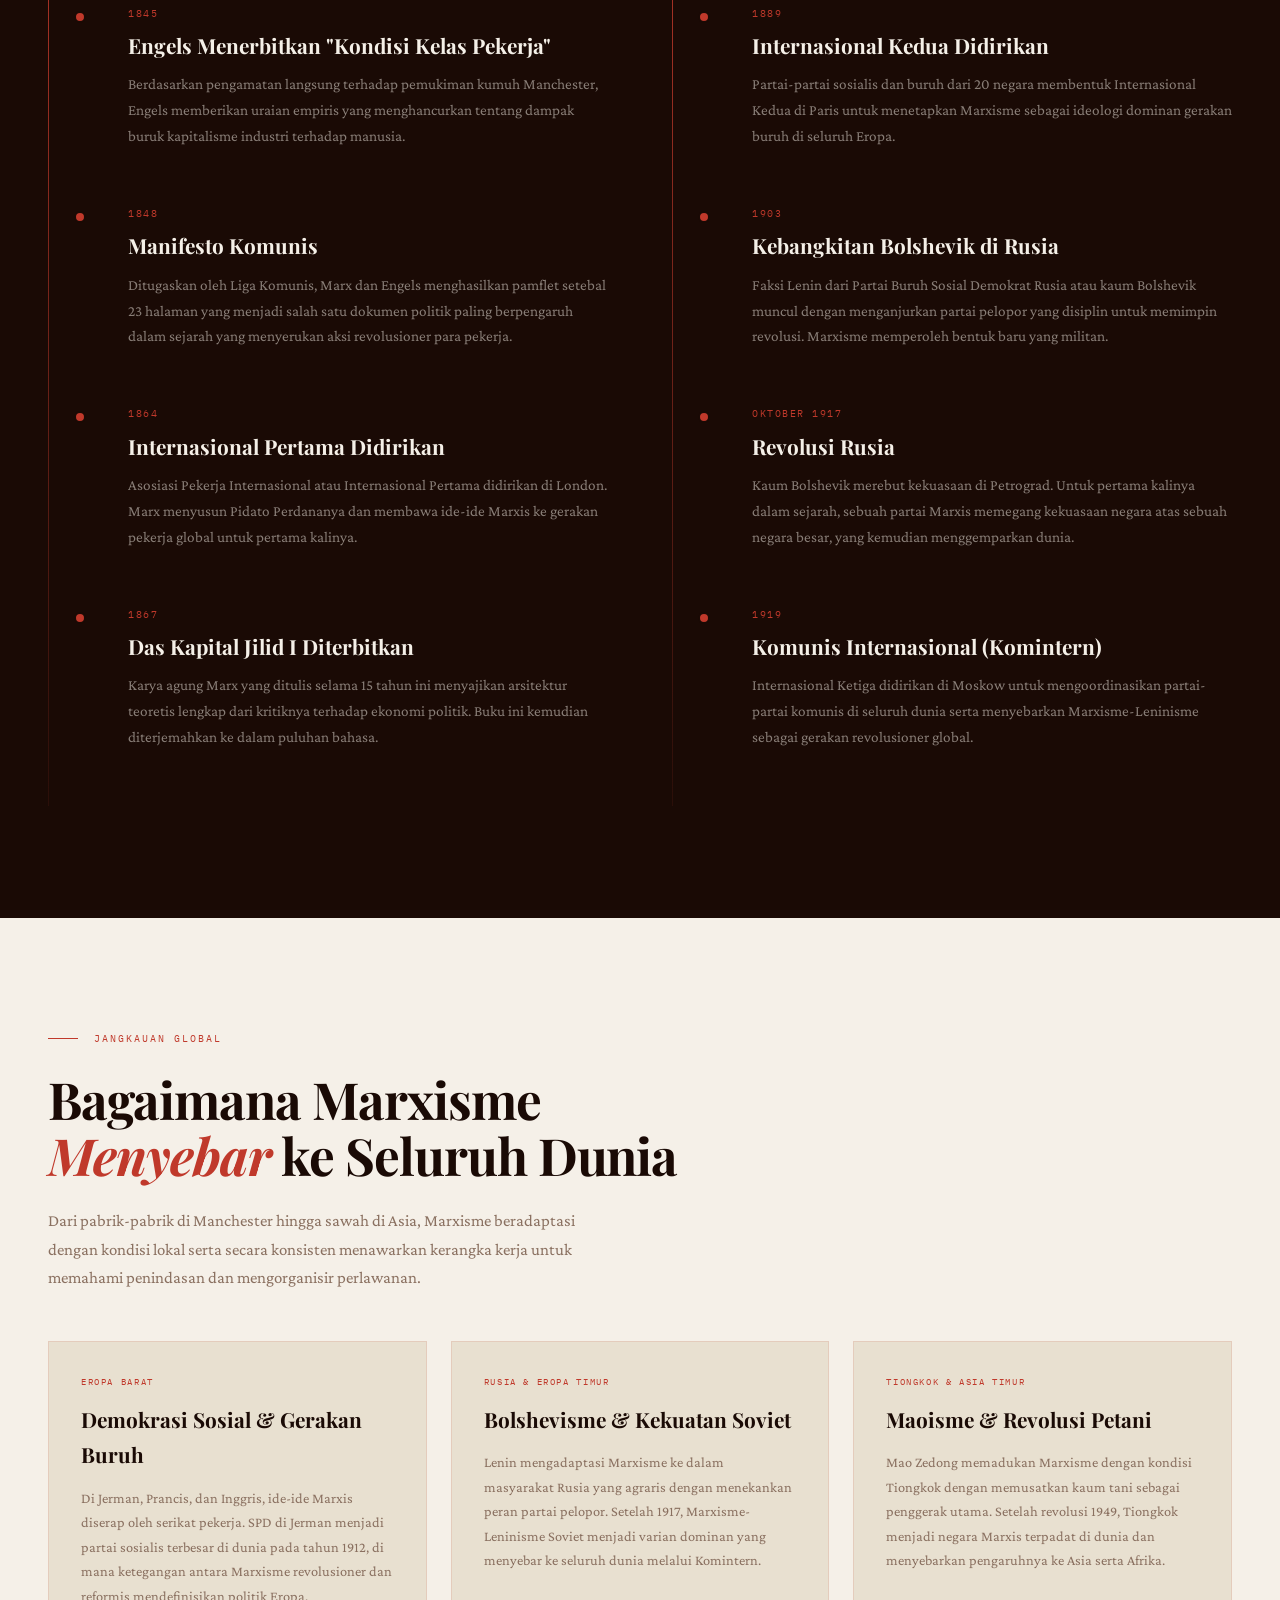
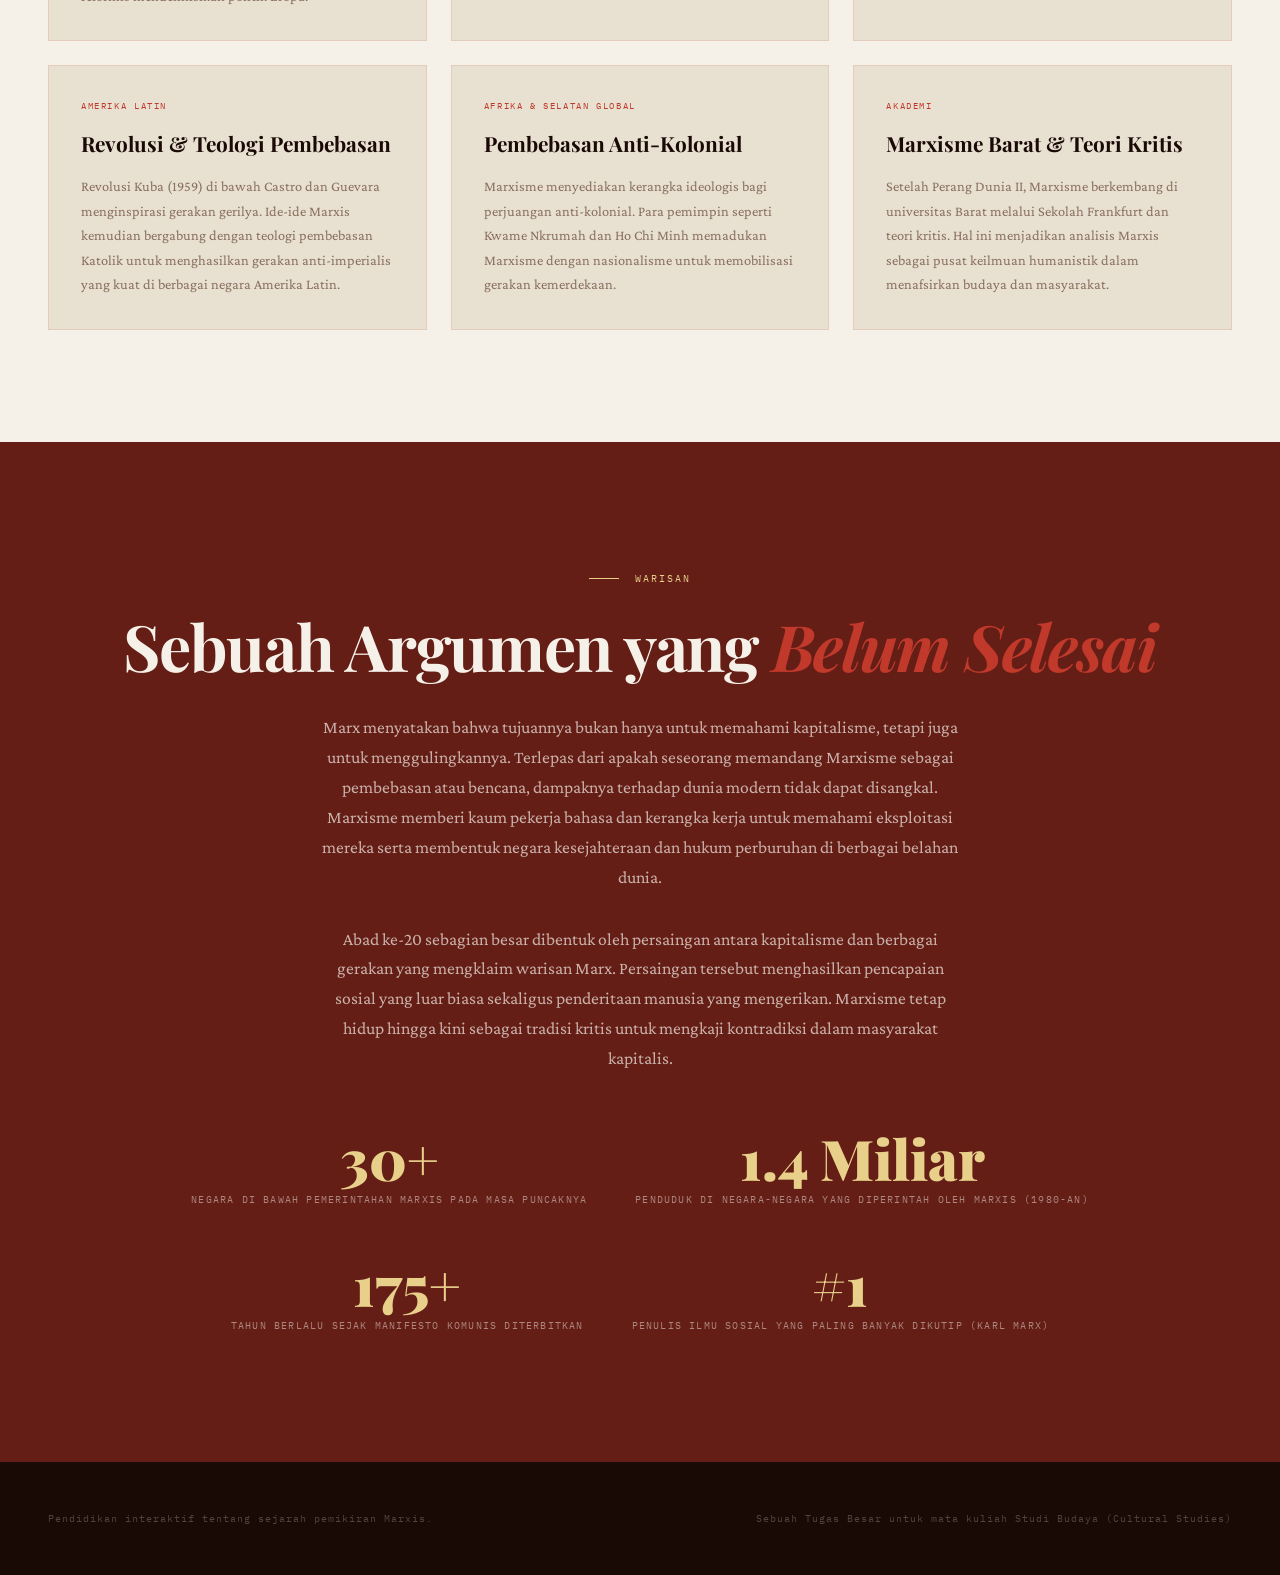
==== commit 422eb597: "Update index.html" ====
--- a/index.html
+++ b/index.html
@@ -1,274 +1,263 @@
 <!DOCTYPE html>
-<html lang="en">
+<html lang="id">
 <head>
 <meta charset="UTF-8">
 <meta name="viewport" content="width=device-width, initial-scale=1.0">
-<title>The Rise of Marxism</title>
+<title>Kebangkitan Marxisme</title>
 <link rel="preconnect" href="https://fonts.googleapis.com">
 <link href="https://fonts.googleapis.com/css2?family=Playfair+Display:ital,wght@0,700;0,900;1,700&family=DM+Serif+Display:ital@0;1&family=IBM+Plex+Mono:wght@400;600&family=Crimson+Pro:ital,wght@0,300;0,400;1,300&display=swap" rel="stylesheet">
 <link rel="stylesheet" href="styles.css">
 </head>
 <body>
 
-<!-- NAV -->
 <nav>
-  <div class="nav-logo">The Rise of Marxism</div>
+  <div class="nav-logo">Kebangkitan Marxisme</div>
   <div class="nav-links">
-    <a href="#context">Context</a>
-    <a href="#founders">Founders</a>
-    <a href="#ideas">Core Ideas</a>
-    <a href="#timeline">Timeline</a>
-    <a href="#spread">Global Spread</a>
-    <a href="#legacy">Legacy</a>
+    <a href="#context">Konteks</a>
+    <a href="#founders">Pendiri</a>
+    <a href="#ideas">Ide Inti</a>
+    <a href="#timeline">Kronologi</a>
+    <a href="#spread">Penyebaran</a>
+    <a href="#legacy">Warisan</a>
   </div>
 </nav>
 
-<!-- HERO -->
 <section class="hero" id="hero">
   <div class="hero-bg"></div>
   <div class="hero-grid"></div>
 
-  <div class="hero-year">1848 — Present</div>
-  <h1 class="hero-title">The Rise of <em>Marxism</em></h1>
-  <p class="hero-subtitle">From the smoke-choked factories of Industrial Europe to a philosophy that reshaped the entire modern world — a deep exploration of history's most contested ideology.</p>
+  <div class="hero-year">1848 – Sekarang</div>
+  <h1 class="hero-title">Kebangkitan <em>Marxisme</em></h1>
+  <p class="hero-subtitle">Dari pabrik-pabrik yang dipenuhi asap di era industrial Eropa hingga menjadi sebuah filosofi yang membentuk kembali seluruh dunia modern. Sebuah eksplorasi mendalam tentang ideologi yang paling diperdebatkan dalam sejarah.</p>
   <div class="hero-cta">
-    <a href="#context" class="btn-primary">Begin Reading</a>
-    <a href="#timeline" class="btn-outline">View Timeline</a>
+    <a href="#context" class="btn-primary">Mulai Membaca</a>
+    <a href="#timeline" class="btn-outline">Lihat Kronologi</a>
   </div>
 
   <div class="hero-stats">
     <div class="stat">
       <span class="stat-num">1848</span>
-      <span class="stat-label">Communist Manifesto</span>
+      <span class="stat-label">Manifesto Komunis</span>
     </div>
     <div class="stat">
       <span class="stat-num">57+</span>
-      <span class="stat-label">Nations Influenced</span>
+      <span class="stat-label">Negara yang Terpengaruh</span>
     </div>
     <div class="stat">
       <span class="stat-num">⅓</span>
-      <span class="stat-label">World Under Marxist Rule</span>
-    </div>
-  </div>
-
-  <div class="hero-scroll">Scroll</div>
-</section>
-
-<!-- CONTEXT -->
+      <span class="stat-label">Dunia di Bawah Naungan Marxisme</span>
+    </div>
+  </div>
+
+  <div class="hero-scroll">Scroll ke Bawah</div>
+</section>
+
 <section class="context" id="context">
-  <div class="section-label">Historical Context</div>
-  <h2 class="section-title">The World That <em>Made</em> Marxism</h2>
+  <div class="section-label">Konteks Sejarah</div>
+  <h2 class="section-title">Dunia yang <em>Melahirkan</em> Marxisme</h2>
 
   <div class="context-grid">
     <div class="context-text reveal">
-      <p>The 19th century was an era of wrenching transformation. Steam-powered machines had replaced centuries of craft tradition, and entire populations were uprooted from rural life into overcrowded industrial cities.</p>
-      <p>In England — the birthplace of the Industrial Revolution — factory workers toiled 14-hour days, children labored in mines and mills, and wages barely covered survival. The gap between the nouveau-riche industrial bourgeoisie and the masses of working-class poor grew wider with every passing decade.</p>
-      <p>It was in this crucible of exploitation, inequality, and social upheaval that Karl Marx and Friedrich Engels developed a comprehensive theory explaining — and aiming to end — the suffering they witnessed. They gave the workers of the world not just a diagnosis, but a prescription for revolution.</p>
-      <p>Political turmoil was also in the air. The failed revolutions of 1848, nationalist upheavals across Europe, and the growing power of organized labor all provided a live context in which Marxist ideas would find fertile ground.</p>
+      <p>Abad ke-19 adalah era transformasi yang sangat berat. Mesin tenaga uap telah menggantikan tradisi kerajinan selama berabad-abad, dan seluruh populasi dipindahkan dari kehidupan pedesaan ke kota-kota industri yang padat penduduk.</p>
+      <p>Di Inggris, yang merupakan tempat kelahiran Revolusi Industri, para pekerja pabrik bekerja selama 14 jam sehari. Anak-anak dipaksa bekerja di tambang serta pabrik, dan upah yang diterima hampir tidak cukup untuk bertahan hidup. Kesenjangan antara kaum borjuis industri yang kaya baru dan massa kelas pekerja miskin semakin melebar setiap dekade.</p>
+      <p>Dalam kancah eksploitasi, ketidaksetaraan, dan pergolakan sosial inilah Karl Marx dan Friedrich Engels mengembangkan teori komprehensif yang menjelaskan, sekaligus bertujuan untuk mengakhiri penderitaan yang mereka saksikan. Mereka memberi para pekerja di seluruh dunia sebuah resep untuk melakukan revolusi.</p>
+      <p>Kekacauan politik seperti revolusi yang gagal pada tahun 1848, pergolakan nasionalis di seluruh Eropa, serta meningkatnya kekuatan buruh terorganisir, semuanya menyediakan lahan yang subur di mana ide-ide Marxis akan berkembang.</p>
     </div>
     <div class="context-aside reveal">
       <div class="fact-card">
         <div class="fact-year">1760–1840</div>
-        <p>The Industrial Revolution in Britain displaces agrarian communities, creating an urban proletariat working under brutal factory conditions.</p>
+        <p>Revolusi Industri di Inggris menggusur komunitas agraris serta menciptakan proletariat perkotaan yang bekerja di bawah kondisi pabrik yang brutal.</p>
       </div>
       <div class="fact-card">
-        <div class="fact-year">1830s</div>
-        <p>Child labor is commonplace in British factories and mines. The average factory worker earns subsistence wages for 72-hour work weeks.</p>
+        <div class="fact-year">1830-an</div>
+        <p>Pekerjaan anak adalah hal yang umum di pabrik dan tambang Inggris. Pekerja pabrik rata-rata mendapatkan upah subsisten untuk 72 jam kerja per minggu.</p>
       </div>
       <div class="fact-card">
         <div class="fact-year">1848</div>
-        <p>Revolutionary uprisings sweep through France, Austria, Prussia, and Italy. Known as the "Springtime of Nations," they are largely suppressed but radicalize a generation.</p>
+        <p>Pemberontakan revolusioner melanda Prancis, Austria, Prusia, dan Italia. Dikenal sebagai "Musim Semi Bangsa-Bangsa", gerakan ini sebagian besar ditekan tetapi berhasil meradikalisasi satu generasi.</p>
       </div>
       <div class="fact-card">
-        <div class="fact-year">1850s–1860s</div>
-        <p>The first international workers' associations begin forming across Europe, laying the organizational groundwork for Marxist political action.</p>
-      </div>
-    </div>
-  </div>
-</section>
-
-<!-- FOUNDERS -->
+        <div class="fact-year">1850-an–1860-an</div>
+        <p>Asosiasi pekerja internasional pertama mulai terbentuk di seluruh Eropa untuk meletakkan dasar organisasi bagi aksi politik Marxis.</p>
+      </div>
+    </div>
+  </div>
+</section>
+
 <section class="founders" id="founders">
-  <div class="section-label">The Founders</div>
-  <h2 class="section-title">The <em>Architects</em> of a New World Order</h2>
+  <div class="section-label">Para Pendiri</div>
+  <h2 class="section-title">Para <em>Arsitek</em> Tatanan Dunia Baru</h2>
 
   <div class="founders-grid">
     <div class="founder-card reveal">
       <span class="founder-num">01</span>
       <div class="founder-name">Karl Marx</div>
-      <div class="founder-dates">1818 – 1883 · Trier, Prussia</div>
-      <p class="founder-desc">Born to a middle-class Jewish family in the Rhineland, Marx studied philosophy at the University of Berlin, absorbing Hegel's dialectics before turning them on their head. A journalist, economist, and revolutionary theorist, he spent much of his adult life in poverty-stricken exile in London, writing the works that would define modern socialism.</p>
-      <p class="founder-desc">Marx's intellectual output was staggering — from dense economic analyses to biting political pamphlets. His collaboration with Engels gave theoretical weight and empirical grounding to his vision of historical materialism and class struggle.</p>
+      <div class="founder-dates">1818 – 1883 · Trier, Prusia</div>
+      <p class="founder-desc">Lahir dari keluarga Yahudi kelas menengah di Rhineland, Marx belajar filsafat di Universitas Berlin dan menyerap dialektika Hegel sebelum akhirnya membalikkannya. Sebagai seorang jurnalis, ekonom, dan teoretikus revolusioner, ia menghabiskan sebagian besar kehidupan dewasanya dalam pengasingan yang miskin di London untuk menulis karya-karya yang akan mendefinisikan sosialisme modern.</p>
+      <p class="founder-desc">Hasil karya intelektual Marx yang luar biasa mencakup analisis ekonomi yang mendalam hingga pamflet politik yang tajam. Kolaborasinya dengan Engels memberikan bobot teoretis dan landasan empiris pada visinya tentang materialisme historis serta perjuangan kelas.</p>
       <div class="founder-works">
-        <span class="work-tag">The Communist Manifesto (1848)</span>
-        <span class="work-tag">Capital Vol. I (1867)</span>
-        <span class="work-tag">The German Ideology</span>
-        <span class="work-tag">Economic & Philosophic Manuscripts</span>
-      </div>
-      <div class="founder-quote">"The philosophers have only interpreted the world in various ways. The point is to change it."</div>
+        <span class="work-tag">Manifesto Komunis (1848)</span>
+        <span class="work-tag">Das Kapital Jilid I (1867)</span>
+        <span class="work-tag">Ideologi Jerman</span>
+        <span class="work-tag">Manuskrip Ekonomi & Filosofis</span>
+      </div>
+      <div class="founder-quote">"Para filsuf hanya menafsirkan dunia dengan berbagai cara. Intinya adalah mengubahnya."</div>
     </div>
 
     <div class="founder-card reveal">
       <span class="founder-num">02</span>
       <div class="founder-name">Friedrich Engels</div>
-      <div class="founder-dates">1820 – 1895 · Barmen, Prussia</div>
-      <p class="founder-desc">The son of a wealthy textile manufacturer, Engels was no armchair radical. Managing his father's factory in Manchester gave him firsthand exposure to the conditions of industrial workers — documented in his landmark 1845 study of the English working class. Engels was Marx's closest collaborator, intellectual equal, and primary financial supporter.</p>
-      <p class="founder-desc">After Marx's death, Engels edited and published the remaining volumes of Capital, ensuring Marxism's foundational texts reached the world. His ability to translate complex theory into accessible writing made Marxism a movement, not just a doctrine.</p>
+      <div class="founder-dates">1820 – 1895 · Barmen, Prusia</div>
+      <p class="founder-desc">Sebagai putra seorang produsen tekstil kaya raya, Engels bukanlah seorang radikal yang hanya duduk di belakang meja. Mengelola pabrik ayahnya di Manchester memberinya paparan langsung terhadap kondisi pekerja industri, yang kemudian ia dokumentasikan dalam studinya tentang kelas pekerja Inggris pada tahun 1845. Engels adalah kolaborator terdekat Marx, rekan intelektual yang setara, dan juga pendukung keuangan utama bagi Marx.</p>
+      <p class="founder-desc">Setelah kematian Marx, Engels mengedit dan menerbitkan jilid-jilid Das Kapital yang tersisa guna memastikan teks-teks dasar Marxisme sampai ke tangan dunia. Kemampuannya menerjemahkan teori kompleks menjadi tulisan yang mudah dipahami menjadikan Marxisme sebuah gerakan yang nyata, bukan sekadar doktrin.</p>
       <div class="founder-works">
-        <span class="work-tag">The Condition of the Working Class (1845)</span>
+        <span class="work-tag">Kondisi Kelas Pekerja (1845)</span>
         <span class="work-tag">Anti-Dühring (1878)</span>
-        <span class="work-tag">The Origin of the Family (1884)</span>
-      </div>
-      <div class="founder-quote">"Freedom is the recognition of necessity."</div>
-    </div>
-  </div>
-</section>
-
-<!-- IDEAS -->
+        <span class="work-tag">Asal Usul Keluarga (1884)</span>
+      </div>
+      <div class="founder-quote">"Kebebasan adalah pengakuan atas kebutuhan."</div>
+    </div>
+  </div>
+</section>
+
 <section class="ideas" id="ideas">
-  <div class="section-label">Core Philosophy</div>
-  <h2 class="section-title">The <em>Ideas</em> That Shook the World</h2>
+  <div class="section-label">Filosofi Inti</div>
+  <h2 class="section-title">Sebuah <em>Gagasan</em> yang Mengguncang Dunia</h2>
 
   <div class="ideas-tabs">
-    <button class="tab-btn active" onclick="switchTab('materialism')">Historical Materialism</button>
-    <button class="tab-btn" onclick="switchTab('class')">Class Struggle</button>
-    <button class="tab-btn" onclick="switchTab('value')">Surplus Value</button>
-    <button class="tab-btn" onclick="switchTab('dialectics')">Dialectics</button>
-  </div>
-
-  <!-- TAB: Historical Materialism -->
+    <button class="tab-btn active" onclick="switchTab('materialism')">Materialisme Historis</button>
+    <button class="tab-btn" onclick="switchTab('class')">Perjuangan Kelas</button>
+    <button class="tab-btn" onclick="switchTab('value')">Nilai Surplus</button>
+    <button class="tab-btn" onclick="switchTab('dialectics')">Dialektika</button>
+  </div>
+
   <div id="tab-materialism" class="tab-content active">
     <div class="idea-main">
-      <h3>Historical Materialism</h3>
-      <p>At the heart of Marxist theory lies a bold claim: that the driving force of history is not ideas, religion, or great men — but the material conditions of economic life. How a society organizes the production and distribution of goods shapes everything else: its laws, its culture, its politics, its religion.</p>
-      <div class="idea-pullquote">"It is not the consciousness of men that determines their being, but, on the contrary, their social being that determines their consciousness."</div>
-      <p>For Marx, history moves through distinct stages — ancient slave society, feudalism, capitalism — each defined by who controls the means of production. Each stage contains internal contradictions that eventually produce revolutionary change, pushing society to the next stage. The final stage, Marx believed, would be communism: a classless, stateless society of free association.</p>
+      <h3>Materialisme Sejarah</h3>
+      <p>Inti dari teori Marxis adalah sebuah klaim yang berani, yaitu bahwa kekuatan pendorong sejarah bukanlah ide, agama, atau tokoh-tokoh besar, melainkan kondisi material dari kehidupan ekonomi. Bagaimana suatu masyarakat mengatur produksi dan distribusi barang akan membentuk segala hal lainnya, termasuk hukum, budaya, politik, hingga agama.</p>
+      <div class="idea-pullquote">"Bukan kesadaran manusia yang menentukan keberadaan mereka, tetapi, sebaliknya, keberadaan sosial merekalah yang menentukan kesadaran mereka."</div>
+      <p>Bagi Marx, sejarah bergerak melalui tahapan-tahapan yang berbeda, mulai dari masyarakat perbudakan kuno, feodalisme, hingga kapitalisme. Masing-masing didefinisikan oleh siapa yang mengendalikan alat produksi. Setiap tahapan mengandung kontradiksi internal yang pada akhirnya menghasilkan perubahan revolusioner dan mendorong masyarakat ke tahap berikutnya. Tahap terakhir, menurut Marx, adalah komunisme yang berupa masyarakat tanpa kelas dan tanpa negara yang berorganisasi secara bebas.</p>
     </div>
     <div class="idea-visual">
       <div class="concept-block">
-        <h4>Base</h4>
-        <p>The economic foundation — forces of production (technology, labor, resources) and relations of production (ownership structures, class relations). This determines the superstructure.</p>
-      </div>
-      <div class="concept-block">
-        <h4>Superstructure</h4>
-        <p>The cultural, political, and ideological institutions that emerge from the economic base: law, government, religion, art, philosophy. They reflect and reinforce the interests of the dominant class.</p>
-      </div>
-      <div class="concept-block">
-        <h4>Historical Stages</h4>
-        <p>Primitive Communism → Slave Society → Feudalism → Capitalism → Socialism → Communism. Each transition is driven by contradictions within the existing mode of production.</p>
-      </div>
-    </div>
-  </div>
-
-  <!-- TAB: Class Struggle -->
+        <h4>Basis</h4>
+        <p>Landasan ekonomi yang mencakup kekuatan produksi (teknologi, tenaga kerja, sumber daya) serta hubungan produksi (struktur kepemilikan, hubungan kelas). Elemen ini yang menentukan suprastruktur.</p>
+      </div>
+      <div class="concept-block">
+        <h4>Suprastruktur</h4>
+        <p>Lembaga budaya, politik, dan ideologis yang muncul dari dasar ekonomi, seperti hukum, pemerintahan, agama, seni, dan filsafat. Lembaga-lembaga ini mencerminkan serta memperkuat kepentingan kelas dominan.</p>
+      </div>
+      <div class="concept-block">
+        <h4>Tahapan Sejarah</h4>
+        <p>Komunisme Primitif → Masyarakat Perbudakan → Feodalisme → Kapitalisme → Sosialisme → Komunisme. Setiap transisi didorong oleh kontradiksi dalam moda produksi yang ada.</p>
+      </div>
+    </div>
+  </div>
+
   <div id="tab-class" class="tab-content">
     <div class="idea-main">
-      <h3>Class Struggle</h3>
-      <p>Marx opens the Communist Manifesto with one of history's most famous sentences: "The history of all hitherto existing society is the history of class struggles." Every epoch has been defined by the antagonism between an oppressing class and an oppressed class — master and slave, lord and serf, bourgeoisie and proletariat.</p>
-      <div class="idea-pullquote">"Workers of the world, unite! You have nothing to lose but your chains."</div>
-      <p>Under capitalism, Marx identified two fundamental classes. The bourgeoisie own the means of production (factories, land, capital). The proletariat own only their labor power, which they must sell to survive. This relationship is inherently exploitative: the bourgeoisie extract wealth from workers' labor while giving back only wages — and they use political and cultural power to maintain this arrangement.</p>
+      <h3>Perjuangan Kelas</h3>
+      <p>Marx membuka Manifesto Komunis dengan salah satu kalimat paling terkenal dalam sejarah, yakni: "Sejarah semua masyarakat yang ada hingga saat ini adalah sejarah perjuangan kelas." Setiap zaman telah ditentukan oleh antagonisme antara kelas penindas dan kelas yang tertindas, seperti tuan dan budak, tuan tanah dan hamba, hingga borjuis dan proletariat.</p>
+      <div class="idea-pullquote">"Di bawah kapitalisme, Marx mengidentifikasi dua kelas fundamental. Kaum borjuasi memiliki alat produksi seperti pabrik, tanah, dan modal. Kaum proletariat hanya memiliki tenaga kerja mereka yang harus dijual demi bertahan hidup. Hubungan ini pada dasarnya bersifat eksploitatif karena kaum borjuasi mengambil kekayaan dari tenaga kerja buruh sambil hanya memberikan upah minimum."</div>
     </div>
     <div class="idea-visual">
       <div class="concept-block">
-        <h4>Bourgeoisie</h4>
-        <p>The capitalist class that owns the means of production. They purchase labor power, control production, and accumulate capital. Political power, in a capitalist state, serves bourgeois interests.</p>
-      </div>
-      <div class="concept-block">
-        <h4>Proletariat</h4>
-        <p>The working class that possesses only their labor. They must sell it to survive. As capitalism develops, the proletariat grows larger, more concentrated, and increasingly conscious of its shared interests — becoming a "class for itself."</p>
-      </div>
-      <div class="concept-block">
-        <h4>Class Consciousness</h4>
-        <p>Marx distinguished between a class "in itself" (an objective economic category) and a class "for itself" (one that recognizes its shared interests and acts collectively). Revolution requires the latter.</p>
-      </div>
-    </div>
-  </div>
-
-  <!-- TAB: Surplus Value -->
+        <h4>Kaum Borjuis</h4>
+        <p>Kelas kapitalis yang memiliki alat produksi. Mereka membeli tenaga kerja, mengendalikan produksi, dan mengakumulasi modal. Dalam negara kapitalis, kekuasaan politik berfungsi melayani kepentingan borjuis.</p>
+      </div>
+      <div class="concept-block">
+        <h4>Kaum Proletariat</h4>
+        <p>Kelas pekerja yang hanya memiliki tenaga kerja mereka. Seiring perkembangan kapitalisme, proletariat tumbuh lebih besar serta semakin sadar akan kepentingan bersama, sehingga mereka menjadi "kelas untuk dirinya sendiri."</p>
+      </div>
+      <div class="concept-block">
+        <h4>Kesadaran Kelas</h4>
+        <p>Marx membedakan antara kelas "dalam dirinya sendiri" sebagai kategori ekonomi objektif dan kelas "untuk dirinya sendiri" sebagai kelas yang mengakui kepentingan bersama dan bertindak secara kolektif.</p>
+      </div>
+    </div>
+  </div>
+
   <div id="tab-value" class="tab-content">
     <div class="idea-main">
-      <h3>Surplus Value &amp; Exploitation</h3>
-      <p>Marx's most technically original contribution was his theory of surplus value — an attempt to explain how capitalists profit from workers without engaging in fraud or robbery (in the conventional sense). The answer lay in the unique nature of labor power as a commodity.</p>
-      <div class="idea-pullquote">"Capital is dead labor, which, vampire-like, lives only by sucking living labor."</div>
-      <p>Workers are paid a wage equivalent to the cost of reproducing their labor power (food, shelter, etc.). But during their working day, they produce far more value than this. This difference — surplus value — is appropriated by the capitalist as profit. Workers are exploited not through deception, but through the very structure of the wage-labor relationship.</p>
+      <h3>Nilai Surplus &amp; Eksploitasi</h3>
+      <p>Kontribusi Marx yang paling orisinal secara teknis adalah teori nilai surplusnya. Teori ini berupaya menjelaskan bagaimana kapitalis memperoleh keuntungan dari pekerja tanpa melakukan penipuan atau perampokan dalam pengertian konvensional. Jawabannya terletak pada sifat unik tenaga kerja sebagai sebuah komoditas.</p>
+      <div class="idea-pullquote">"Modal adalah tenaga kerja mati, yang, seperti vampir, hanya hidup dengan menghisap tenaga kerja hidup."</div>
+      <p>Pekerja dibayar dengan upah yang setara dengan biaya untuk mereproduksi tenaga kerja mereka, seperti makanan dan tempat tinggal. Tetapi selama hari kerja, mereka menghasilkan nilai yang jauh lebih besar dari upah tersebut. Perbedaan nilai surplus ini diambil oleh kapitalis sebagai keuntungan. Pekerja dieksploitasi melalui struktur hubungan upah-kerja itu sendiri.</p>
     </div>
     <div class="idea-visual">
       <div class="concept-block">
-        <h4>Use Value vs Exchange Value</h4>
-        <p>A commodity has a use value (its practical utility) and an exchange value (what it can be traded for). Labor power is unique: its use creates more value than it costs to purchase.</p>
-      </div>
-      <div class="concept-block">
-        <h4>Necessary vs Surplus Labor</h4>
-        <p>Part of a worker's day covers the cost of their own wages (necessary labor). The remaining time — surplus labor — produces value that flows entirely to the capitalist. This is the source of profit, rent, and interest.</p>
-      </div>
-      <div class="concept-block">
-        <h4>Alienation</h4>
-        <p>Workers under capitalism are alienated from: the product they create, the process of production, other workers, and their own human potential. Work becomes an external compulsion, not a fulfilling expression of human creativity.</p>
-      </div>
-    </div>
-  </div>
-
-  <!-- TAB: Dialectics -->
+        <h4>Nilai Guna vs Nilai Tukar</h4>
+        <p>Suatu komoditas memiliki nilai guna sebagai kegunaan praktis dan nilai tukar sebagai apa yang dapat ditukarkan dengannya. Tenaga kerja bersifat unik karena penggunaannya menciptakan nilai yang lebih besar daripada biaya pembeliannya.</p>
+      </div>
+      <div class="concept-block">
+        <h4>Tenaga Kerja Diperlukan vs Tenaga Kerja Surplus</h4>
+        <p>Sebagian dari hari kerja mencakup biaya upah pekerja itu sendiri. Sisa waktunya yang disebut tenaga kerja surplus menghasilkan nilai yang mengalir sepenuhnya ke kapitalis sebagai sumber keuntungan, sewa, dan bunga.</p>
+      </div>
+      <div class="concept-block">
+        <h4>Alienasi (Keterasingan)</h4>
+        <p>Para pekerja di bawah kapitalisme terasing dari produk yang mereka ciptakan, proses produksi, pekerja lain, dan bahkan potensi manusia mereka sendiri. Pekerjaan menjadi sebuah paksaan eksternal, bukan ekspresi kreativitas.</p>
+      </div>
+    </div>
+  </div>
+
   <div id="tab-dialectics" class="tab-content">
     <div class="idea-main">
-      <h3>Dialectical Materialism</h3>
-      <p>Marx inherited Hegel's dialectical method — the idea that reality develops through the clash of opposing forces — but radically transformed it. Where Hegel saw history as the unfolding of Absolute Spirit (Idea), Marx insisted that the driving contradiction was material: the conflict between productive forces and existing social relations.</p>
-      <div class="idea-pullquote">"My dialectical method is, in its foundations, not only different from the Hegelian, but exactly opposite to it."</div>
-      <p>In Marxist dialectics, every historical stage contains within it the seeds of its own destruction. Capitalism creates and concentrates the proletariat, the very class that will overthrow it. Technological advancement eventually outstrips the capacity of capitalist ownership structures to contain it — generating the crisis that propels revolutionary change.</p>
+      <h3>Materialisme Dialektis</h3>
+      <p>Marx mewarisi metode dialektis Hegel yang meyakini bahwa realitas berkembang melalui benturan kekuatan yang berlawanan, namun ia mengubahnya secara radikal. Jika Hegel melihat sejarah sebagai perkembangan Roh Absolut, Marx bersikeras bahwa kontradiksi pendorongnya bersifat material, yaitu konflik antara kekuatan produktif dan hubungan sosial.</p>
+      <div class="idea-pullquote">"Metode dialektis saya, pada dasarnya, tidak hanya berbeda dari metode Hegel, tetapi justru merupakan kebalikannya."</div>
+      <p>Dalam dialektika Marxis, setiap tahapan sejarah mengandung benih kehancurannya sendiri. Kapitalisme menciptakan dan memusatkan proletariat yang nantinya akan menggulingkannya. Kemajuan teknologi pada akhirnya melampaui kapasitas struktur kepemilikan kapitalis, sehingga menghasilkan krisis yang mendorong perubahan revolusioner.</p>
     </div>
     <div class="idea-visual">
       <div class="concept-block">
-        <h4>Thesis → Antithesis → Synthesis</h4>
-        <p>A dominant social form (thesis) generates its own opposition (antithesis). Their conflict produces a new, higher synthesis — which then becomes a new thesis, continuing the dialectical process.</p>
-      </div>
-      <div class="concept-block">
-        <h4>Contradiction &amp; Crisis</h4>
-        <p>Capitalism contains fundamental contradictions: between social production and private appropriation; between the drive to lower wages and the need for consumer demand. These periodically erupt as economic crises, each more severe than the last.</p>
-      </div>
-      <div class="concept-block">
-        <h4>Engels' "Three Laws"</h4>
-        <p>Engels systematized dialectics: (1) Unity and conflict of opposites; (2) Transformation of quantity into quality; (3) Negation of the negation. These became the framework for "dialectical materialism" as a comprehensive worldview.</p>
-      </div>
-    </div>
-  </div>
-</section>
-
-<!-- TIMELINE -->
+        <h4>Tesis → Antitesis → Sintesis</h4>
+        <p>Bentuk sosial yang dominan (tesis) menghasilkan oposisinya sendiri (antitesis). Konflik keduanya menghasilkan sintesis baru yang lebih tinggi, yang kemudian menjadi tesis baru untuk melanjutkan proses dialektika.</p>
+      </div>
+      <div class="concept-block">
+        <h4>Kontradiksi &amp; Krisis</h4>
+        <p>Kapitalisme mengandung kontradiksi mendasar antara produksi sosial dan penguasaan pribadi. Kontradiksi ini secara berkala meletus sebagai krisis ekonomi yang tingkat keparahannya terus meningkat dari waktu ke waktu.</p>
+      </div>
+      <div class="concept-block">
+        <h4>Tiga Hukum Engels</h4>
+        <p>Engels mensistematiskan dialektika ke dalam tiga poin: (1) Kesatuan dan konflik dari hal-hal yang berlawanan; (2) Transformasi kuantitas menjadi kualitas; (3) Negasi dari negasi.</p>
+      </div>
+    </div>
+  </div>
+</section>
+
 <section class="timeline-section" id="timeline">
-  <div class="section-label">Chronology</div>
-  <h2 class="section-title">A <em>Timeline</em> of Marxism's Rise</h2>
+  <div class="section-label">Kronologi</div>
+  <h2 class="section-title"><em>Kronologi</em> Kebangkitan Marxisme</h2>
 
   <div class="timeline-grid">
     <div class="timeline">
       <div class="timeline-item">
         <div class="timeline-dot"></div>
         <div class="timeline-year">1844</div>
-        <div class="timeline-event">Marx Meets Engels in Paris</div>
-        <p class="timeline-desc">A meeting in the Café de la Régence begins one of history's most consequential intellectual partnerships. The two men discover their agreement on almost every theoretical question.</p>
+        <div class="timeline-event">Marx Bertemu Engels di Paris</div>
+        <p class="timeline-desc">Pertemuan di Café de la Régence memulai salah satu kemitraan intelektual paling penting dalam sejarah. Kedua pria tersebut menemukan kesepakatan pada hampir setiap pertanyaan teoretis.</p>
       </div>
       <div class="timeline-item">
         <div class="timeline-dot"></div>
         <div class="timeline-year">1845</div>
-        <div class="timeline-event">Engels Publishes "The Condition of the Working Class"</div>
-        <p class="timeline-desc">Based on firsthand observation of Manchester's slums, Engels delivers a devastating empirical account of industrial capitalism's human cost. It provides the raw material for Marx's theoretical work.</p>
-      </div>
-      <div class="timeline-item">
-        <div class="timeline-dot"></div>
-        <div class="timeline-year">February 1848</div>
-        <div class="timeline-event">The Communist Manifesto</div>
-        <p class="timeline-desc">Commissioned by the Communist League, Marx and Engels produce a 23-page pamphlet that would become one of history's most influential political documents, calling workers to revolutionary action.</p>
+        <div class="timeline-event">Engels Menerbitkan "Kondisi Kelas Pekerja"</div>
+        <p class="timeline-desc">Berdasarkan pengamatan langsung terhadap pemukiman kumuh Manchester, Engels memberikan uraian empiris yang menghancurkan tentang dampak buruk kapitalisme industri terhadap manusia.</p>
+      </div>
+      <div class="timeline-item">
+        <div class="timeline-dot"></div>
+        <div class="timeline-year">1848</div>
+        <div class="timeline-event">Manifesto Komunis</div>
+        <p class="timeline-desc">Ditugaskan oleh Liga Komunis, Marx dan Engels menghasilkan pamflet setebal 23 halaman yang menjadi salah satu dokumen politik paling berpengaruh dalam sejarah yang menyerukan aksi revolusioner para pekerja.</p>
       </div>
       <div class="timeline-item">
         <div class="timeline-dot"></div>
         <div class="timeline-year">1864</div>
-        <div class="timeline-event">First International Founded</div>
-        <p class="timeline-desc">The International Workingmen's Association — the First International — is established in London. Marx drafts its Inaugural Address, bringing Marxist ideas to an organized global workers' movement for the first time.</p>
+        <div class="timeline-event">Internasional Pertama Didirikan</div>
+        <p class="timeline-desc">Asosiasi Pekerja Internasional atau Internasional Pertama didirikan di London. Marx menyusun Pidato Perdananya dan membawa ide-ide Marxis ke gerakan pekerja global untuk pertama kalinya.</p>
       </div>
       <div class="timeline-item">
         <div class="timeline-dot"></div>
         <div class="timeline-year">1867</div>
-        <div class="timeline-event">Capital, Volume I Published</div>
-        <p class="timeline-desc">Marx's magnum opus, 15 years in the writing, presents the full theoretical architecture of his critique of political economy. It will eventually be translated into dozens of languages.</p>
+        <div class="timeline-event">Das Kapital Jilid I Diterbitkan</div>
+        <p class="timeline-desc">Karya agung Marx yang ditulis selama 15 tahun ini menyajikan arsitektur teoretis lengkap dari kritiknya terhadap ekonomi politik. Buku ini kemudian diterjemahkan ke dalam puluhan bahasa.</p>
       </div>
     </div>
 
@@ -276,107 +265,105 @@
       <div class="timeline-item">
         <div class="timeline-dot"></div>
         <div class="timeline-year">1871</div>
-        <div class="timeline-event">The Paris Commune</div>
-        <p class="timeline-desc">For 72 days, Paris is governed by a workers' council — the first instance of what Marx called "the political form at last discovered" for proletarian governance. Its violent suppression kills 10,000–30,000 communards.</p>
+        <div class="timeline-event">Komune Paris</div>
+        <p class="timeline-desc">Selama 72 hari, Paris diperintah oleh dewan pekerja. Ini merupakan contoh pertama dari apa yang disebut Marx sebagai bentuk politik untuk pemerintahan proletar, meski berakhir dengan penindasan brutal.</p>
       </div>
       <div class="timeline-item">
         <div class="timeline-dot"></div>
         <div class="timeline-year">1889</div>
-        <div class="timeline-event">Second International Founded</div>
-        <p class="timeline-desc">Socialist and labor parties from 20 countries form the Second International in Paris, establishing Marxism as the dominant ideology of the organized labor movement across Europe and beyond.</p>
+        <div class="timeline-event">Internasional Kedua Didirikan</div>
+        <p class="timeline-desc">Partai-partai sosialis dan buruh dari 20 negara membentuk Internasional Kedua di Paris untuk menetapkan Marxisme sebagai ideologi dominan gerakan buruh di seluruh Eropa.</p>
       </div>
       <div class="timeline-item">
         <div class="timeline-dot"></div>
         <div class="timeline-year">1903</div>
-        <div class="timeline-event">Bolsheviks Emerge in Russia</div>
-        <p class="timeline-desc">Lenin's faction of the Russian Social Democratic Labour Party — the Bolsheviks — emerges at the party congress, advocating a disciplined vanguard party to lead revolution. Marxism gains a new, militant form.</p>
-      </div>
-      <div class="timeline-item">
-        <div class="timeline-dot"></div>
-        <div class="timeline-year">October 1917</div>
-        <div class="timeline-event">The Russian Revolution</div>
-        <p class="timeline-desc">The Bolsheviks seize power in Petrograd. For the first time in history, a Marxist party holds state power over a major nation. The event electrifies socialist movements worldwide and terrifies ruling classes everywhere.</p>
+        <div class="timeline-event">Kebangkitan Bolshevik di Rusia</div>
+        <p class="timeline-desc">Faksi Lenin dari Partai Buruh Sosial Demokrat Rusia atau kaum Bolshevik muncul dengan menganjurkan partai pelopor yang disiplin untuk memimpin revolusi. Marxisme memperoleh bentuk baru yang militan.</p>
+      </div>
+      <div class="timeline-item">
+        <div class="timeline-dot"></div>
+        <div class="timeline-year">Oktober 1917</div>
+        <div class="timeline-event">Revolusi Rusia</div>
+        <p class="timeline-desc">Kaum Bolshevik merebut kekuasaan di Petrograd. Untuk pertama kalinya dalam sejarah, sebuah partai Marxis memegang kekuasaan negara atas sebuah negara besar, yang kemudian menggemparkan dunia.</p>
       </div>
       <div class="timeline-item">
         <div class="timeline-dot"></div>
         <div class="timeline-year">1919</div>
-        <div class="timeline-event">Communist International (Comintern)</div>
-        <p class="timeline-desc">The Third International is established in Moscow, coordinating communist parties across the world and spreading Marxism-Leninism as a global revolutionary movement under Soviet leadership.</p>
-      </div>
-    </div>
-  </div>
-</section>
-
-<!-- SPREAD -->
+        <div class="timeline-event">Komunis Internasional (Komintern)</div>
+        <p class="timeline-desc">Internasional Ketiga didirikan di Moskow untuk mengoordinasikan partai-partai komunis di seluruh dunia serta menyebarkan Marxisme-Leninisme sebagai gerakan revolusioner global.</p>
+      </div>
+    </div>
+  </div>
+</section>
+
 <section class="spread" id="spread">
-  <div class="section-label">Global Reach</div>
-  <h2 class="section-title">How Marxism <em>Spread</em> Across the World</h2>
-  <p style="max-width:60ch;color:var(--gray-warm);font-size:1.05rem;margin-top:1rem;" class="reveal">From the factories of Manchester to the paddy fields of Asia, Marxism adapted to local conditions — sometimes barely recognizable in its new forms — but consistently offering a framework for understanding oppression and organizing resistance.</p>
+  <div class="section-label">Jangkauan Global</div>
+  <h2 class="section-title">Bagaimana Marxisme <em>Menyebar</em> ke Seluruh Dunia</h2>
+  <p style="max-width:60ch;color:var(--gray-warm);font-size:1.05rem;margin-top:1rem;" class="reveal">Dari pabrik-pabrik di Manchester hingga sawah di Asia, Marxisme beradaptasi dengan kondisi lokal serta secara konsisten menawarkan kerangka kerja untuk memahami penindasan dan mengorganisir perlawanan.</p>
 
   <div class="spread-cards">
     <div class="spread-card reveal">
-      <div class="spread-region">Western Europe</div>
-      <h3>Social Democracy &amp; Labor Movements</h3>
-      <p>In Germany, France, and Britain, Marxist ideas were absorbed by trade unions and socialist parties. The SPD in Germany became the world's largest socialist party by 1912. The tension between revolutionary and reformist Marxism defined European politics for decades.</p>
-    </div>
-    <div class="spread-card reveal">
-      <div class="spread-region">Russia &amp; Eastern Europe</div>
-      <h3>Bolshevism &amp; Soviet Power</h3>
-      <p>Lenin adapted Marxism to Russian conditions — a largely agrarian society with a small proletariat — by emphasizing the role of a vanguard party. After 1917, Soviet Marxism-Leninism became the dominant variant worldwide, spread through the Comintern.</p>
-    </div>
-    <div class="spread-card reveal">
-      <div class="spread-region">China &amp; East Asia</div>
-      <h3>Maoism &amp; Peasant Revolution</h3>
-      <p>Mao Zedong fused Marxism with Chinese conditions, centering the peasantry rather than the urban proletariat. After the 1949 revolution, China became the world's most populous Marxist state. Maoism spread to revolutionary movements across Asia and Africa.</p>
-    </div>
-    <div class="spread-card reveal">
-      <div class="spread-region">Latin America</div>
-      <h3>Revolution &amp; Liberation Theology</h3>
-      <p>The Cuban Revolution (1959) under Castro and Guevara inspired guerrilla movements across the continent. Marxist ideas merged with Catholic liberation theology to produce powerful anti-imperialist movements in Nicaragua, El Salvador, and beyond.</p>
-    </div>
-    <div class="spread-card reveal">
-      <div class="spread-region">Africa &amp; The Global South</div>
-      <h3>Anti-Colonial Liberation</h3>
-      <p>Marxism provided the ideological framework for anti-colonial struggles across Africa and Asia. Leaders like Kwame Nkrumah, Amilcar Cabral, and Ho Chi Minh blended Marxism with nationalism to mobilize independence movements.</p>
-    </div>
-    <div class="spread-card reveal">
-      <div class="spread-region">The Academy</div>
-      <h3>Western Marxism &amp; Critical Theory</h3>
-      <p>After WWII, Marxism transformed in Western universities. The Frankfurt School, structuralist Marxism, and later cultural studies reinterpreted Marx through Freud, linguistics, and poststructuralism — making Marxist analysis central to humanistic scholarship.</p>
-    </div>
-  </div>
-</section>
-
-<!-- LEGACY -->
+      <div class="spread-region">Eropa Barat</div>
+      <h3>Demokrasi Sosial &amp; Gerakan Buruh</h3>
+      <p>Di Jerman, Prancis, dan Inggris, ide-ide Marxis diserap oleh serikat pekerja. SPD di Jerman menjadi partai sosialis terbesar di dunia pada tahun 1912, di mana ketegangan antara Marxisme revolusioner dan reformis mendefinisikan politik Eropa.</p>
+    </div>
+    <div class="spread-card reveal">
+      <div class="spread-region">Rusia &amp; Eropa Timur</div>
+      <h3>Bolshevisme &amp; Kekuatan Soviet</h3>
+      <p>Lenin mengadaptasi Marxisme ke dalam masyarakat Rusia yang agraris dengan menekankan peran partai pelopor. Setelah 1917, Marxisme-Leninisme Soviet menjadi varian dominan yang menyebar ke seluruh dunia melalui Komintern.</p>
+    </div>
+    <div class="spread-card reveal">
+      <div class="spread-region">Tiongkok &amp; Asia Timur</div>
+      <h3>Maoisme &amp; Revolusi Petani</h3>
+      <p>Mao Zedong memadukan Marxisme dengan kondisi Tiongkok dengan memusatkan kaum tani sebagai penggerak utama. Setelah revolusi 1949, Tiongkok menjadi negara Marxis terpadat di dunia dan menyebarkan pengaruhnya ke Asia serta Afrika.</p>
+    </div>
+    <div class="spread-card reveal">
+      <div class="spread-region">Amerika Latin</div>
+      <h3>Revolusi &amp; Teologi Pembebasan</h3>
+      <p>Revolusi Kuba (1959) di bawah Castro dan Guevara menginspirasi gerakan gerilya. Ide-ide Marxis kemudian bergabung dengan teologi pembebasan Katolik untuk menghasilkan gerakan anti-imperialis yang kuat di berbagai negara Amerika Latin.</p>
+    </div>
+    <div class="spread-card reveal">
+      <div class="spread-region">Afrika &amp; Selatan Global</div>
+      <h3>Pembebasan Anti-Kolonial</h3>
+      <p>Marxisme menyediakan kerangka ideologis bagi perjuangan anti-kolonial. Para pemimpin seperti Kwame Nkrumah dan Ho Chi Minh memadukan Marxisme dengan nasionalisme untuk memobilisasi gerakan kemerdekaan.</p>
+    </div>
+    <div class="spread-card reveal">
+      <div class="spread-region">Akademi</div>
+      <h3>Marxisme Barat &amp; Teori Kritis</h3>
+      <p>Setelah Perang Dunia II, Marxisme berkembang di universitas Barat melalui Sekolah Frankfurt dan teori kritis. Hal ini menjadikan analisis Marxis sebagai pusat keilmuan humanistik dalam menafsirkan budaya dan masyarakat.</p>
+    </div>
+  </div>
+</section>
+
 <section class="legacy" id="legacy">
-  <div class="section-label">Legacy</div>
-  <h2 class="section-title">An Unfinished <em>Argument</em></h2>
-  <p>Marx declared that his goal was not merely to understand capitalism, but to overthrow it. Whether one views Marxism as liberation or catastrophe — or both — its impact on the modern world is undeniable. It gave workers a language and a framework to understand their exploitation. It shaped the welfare state, labor law, and anti-colonial movements even in countries that never became communist.</p>
-  <p>The 20th century was, in large part, shaped by the contest between capitalism and the various states and movements that claimed Marx's inheritance. That contest produced both extraordinary social achievements and staggering human suffering. Marxism remains alive as a critical tradition — a persistent interrogation of the contradictions of capitalist society.</p>
+  <div class="section-label">Warisan</div>
+  <h2 class="section-title">Sebuah Argumen yang <em>Belum Selesai</em></h2>
+  <p>Marx menyatakan bahwa tujuannya bukan hanya untuk memahami kapitalisme, tetapi juga untuk menggulingkannya. Terlepas dari apakah seseorang memandang Marxisme sebagai pembebasan atau bencana, dampaknya terhadap dunia modern tidak dapat disangkal. Marxisme memberi kaum pekerja bahasa dan kerangka kerja untuk memahami eksploitasi mereka serta membentuk negara kesejahteraan dan hukum perburuhan di berbagai belahan dunia.</p>
+  <p>Abad ke-20 sebagian besar dibentuk oleh persaingan antara kapitalisme dan berbagai gerakan yang mengklaim warisan Marx. Persaingan tersebut menghasilkan pencapaian sosial yang luar biasa sekaligus penderitaan manusia yang mengerikan. Marxisme tetap hidup hingga kini sebagai tradisi kritis untuk mengkaji kontradiksi dalam masyarakat kapitalis.</p>
 
   <div class="legacy-pillars">
     <div class="pillar">
       <span class="pillar-num">30+</span>
-      <div class="pillar-label">States under Marxist rule at peak</div>
+      <div class="pillar-label">Negara di bawah pemerintahan Marxis pada masa puncaknya</div>
     </div>
     <div class="pillar">
-      <span class="pillar-num">1.4B</span>
-      <div class="pillar-label">People in Marxist-governed states (1980s)</div>
+      <span class="pillar-num">1.4 Miliar</span>
+      <div class="pillar-label">Penduduk di negara-negara yang diperintah oleh Marxis (1980-an)</div>
     </div>
     <div class="pillar">
       <span class="pillar-num">175+</span>
-      <div class="pillar-label">Years since Communist Manifesto</div>
+      <div class="pillar-label">Tahun berlalu sejak Manifesto Komunis diterbitkan</div>
     </div>
     <div class="pillar">
       <span class="pillar-num">#1</span>
-      <div class="pillar-label">Most cited social science author (Marx)</div>
+      <div class="pillar-label">Penulis ilmu sosial yang paling banyak dikutip (Karl Marx)</div>
     </div>
   </div>
 </section>
 
 <footer>
-  <p>An interactive educational resource on the history of Marxist thought.</p>
-  <p>Created for educational purposes · Content is historically accurate and academically grounded.</p>
+  <p>Pendidikan interaktif tentang sejarah pemikiran Marxis.</p>
+  <p>Sebuah Tugas Besar untuk mata kuliah Studi Budaya (Cultural Studies)</p>
 </footer>
 
 <script src="scripts.js"></script>
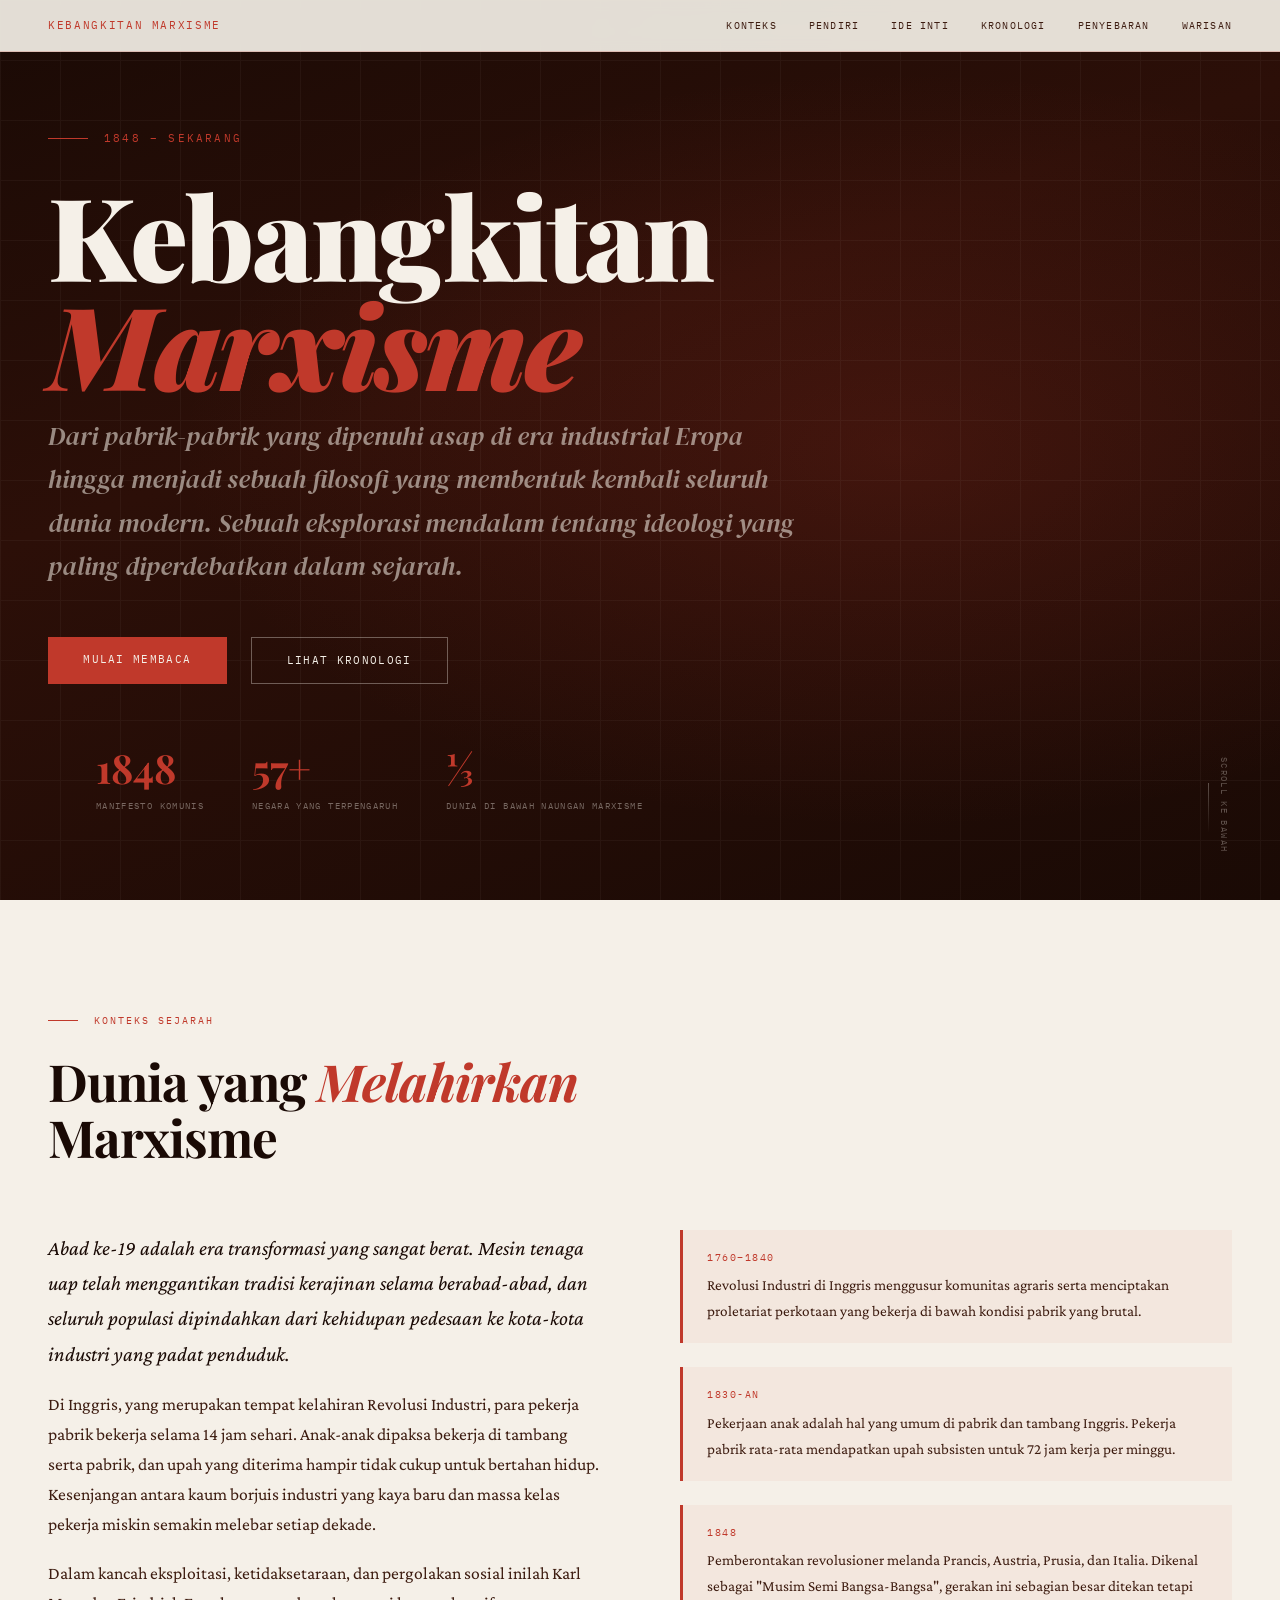
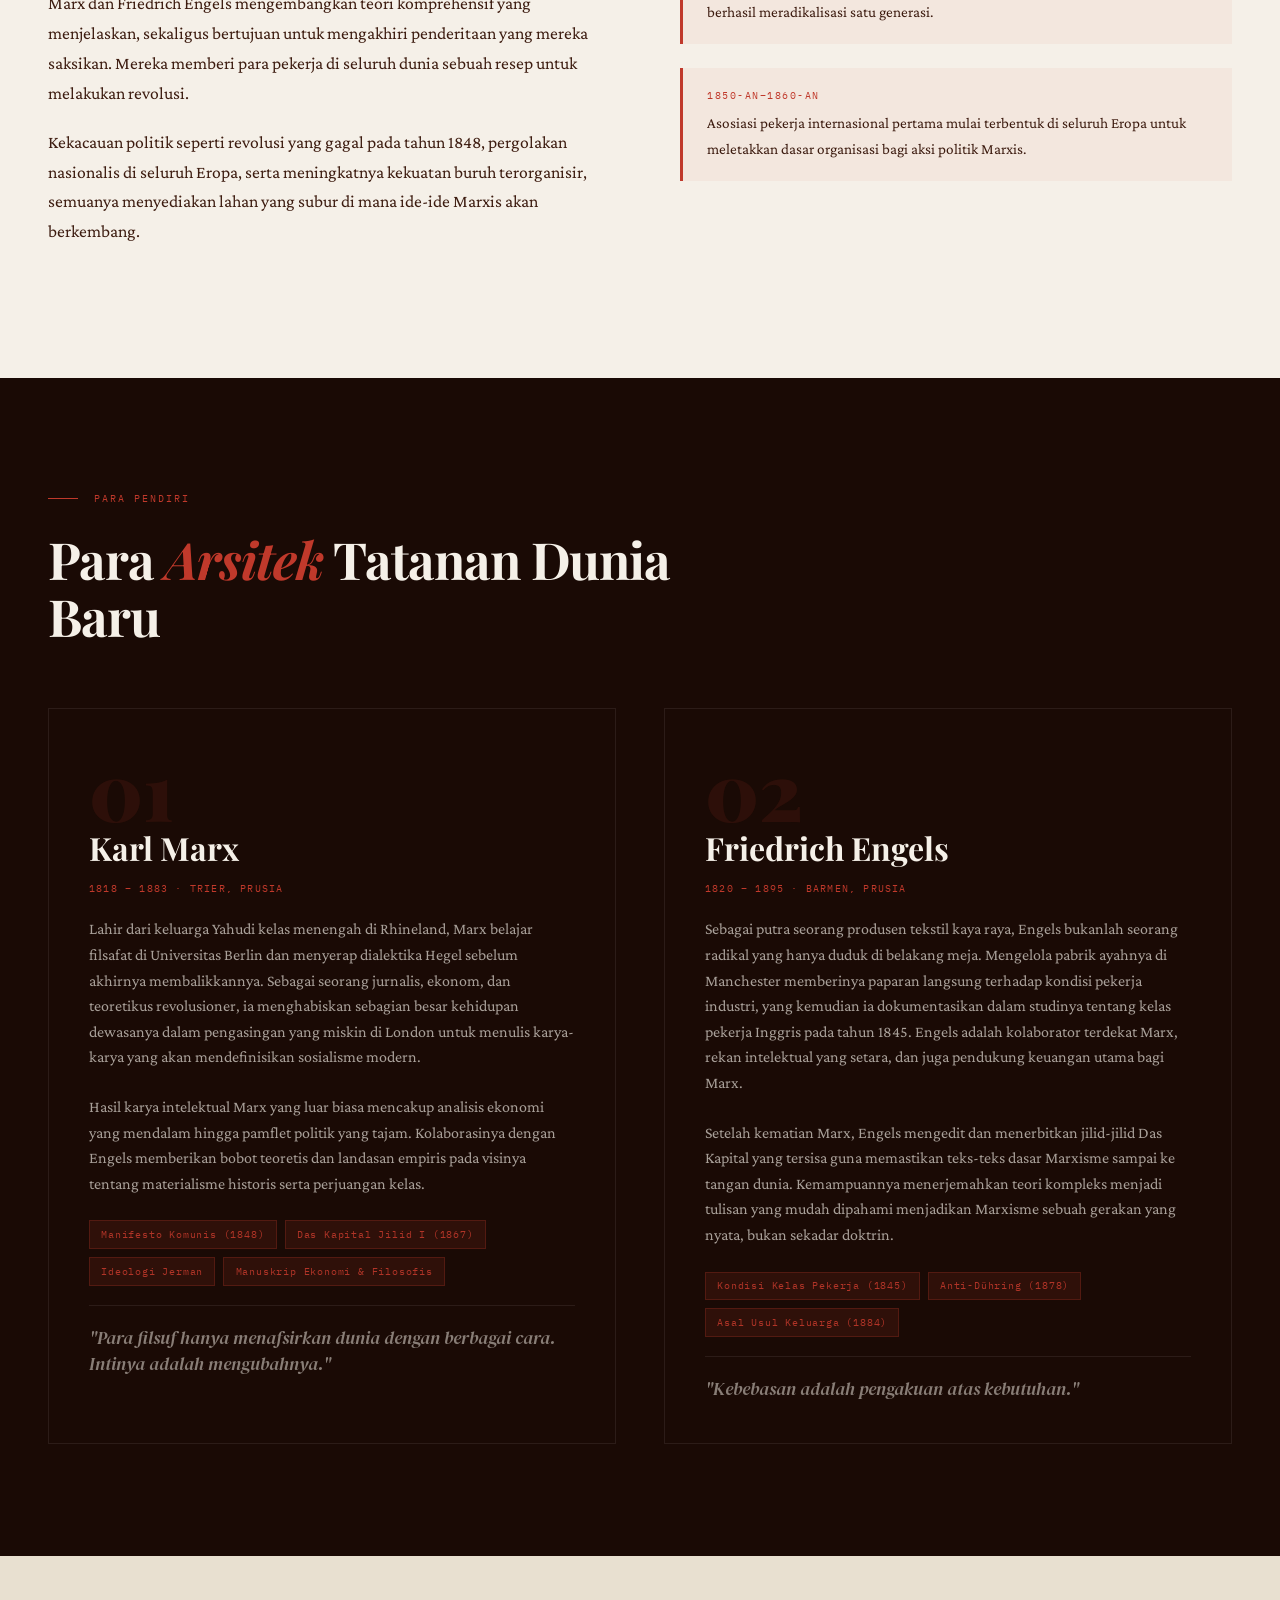
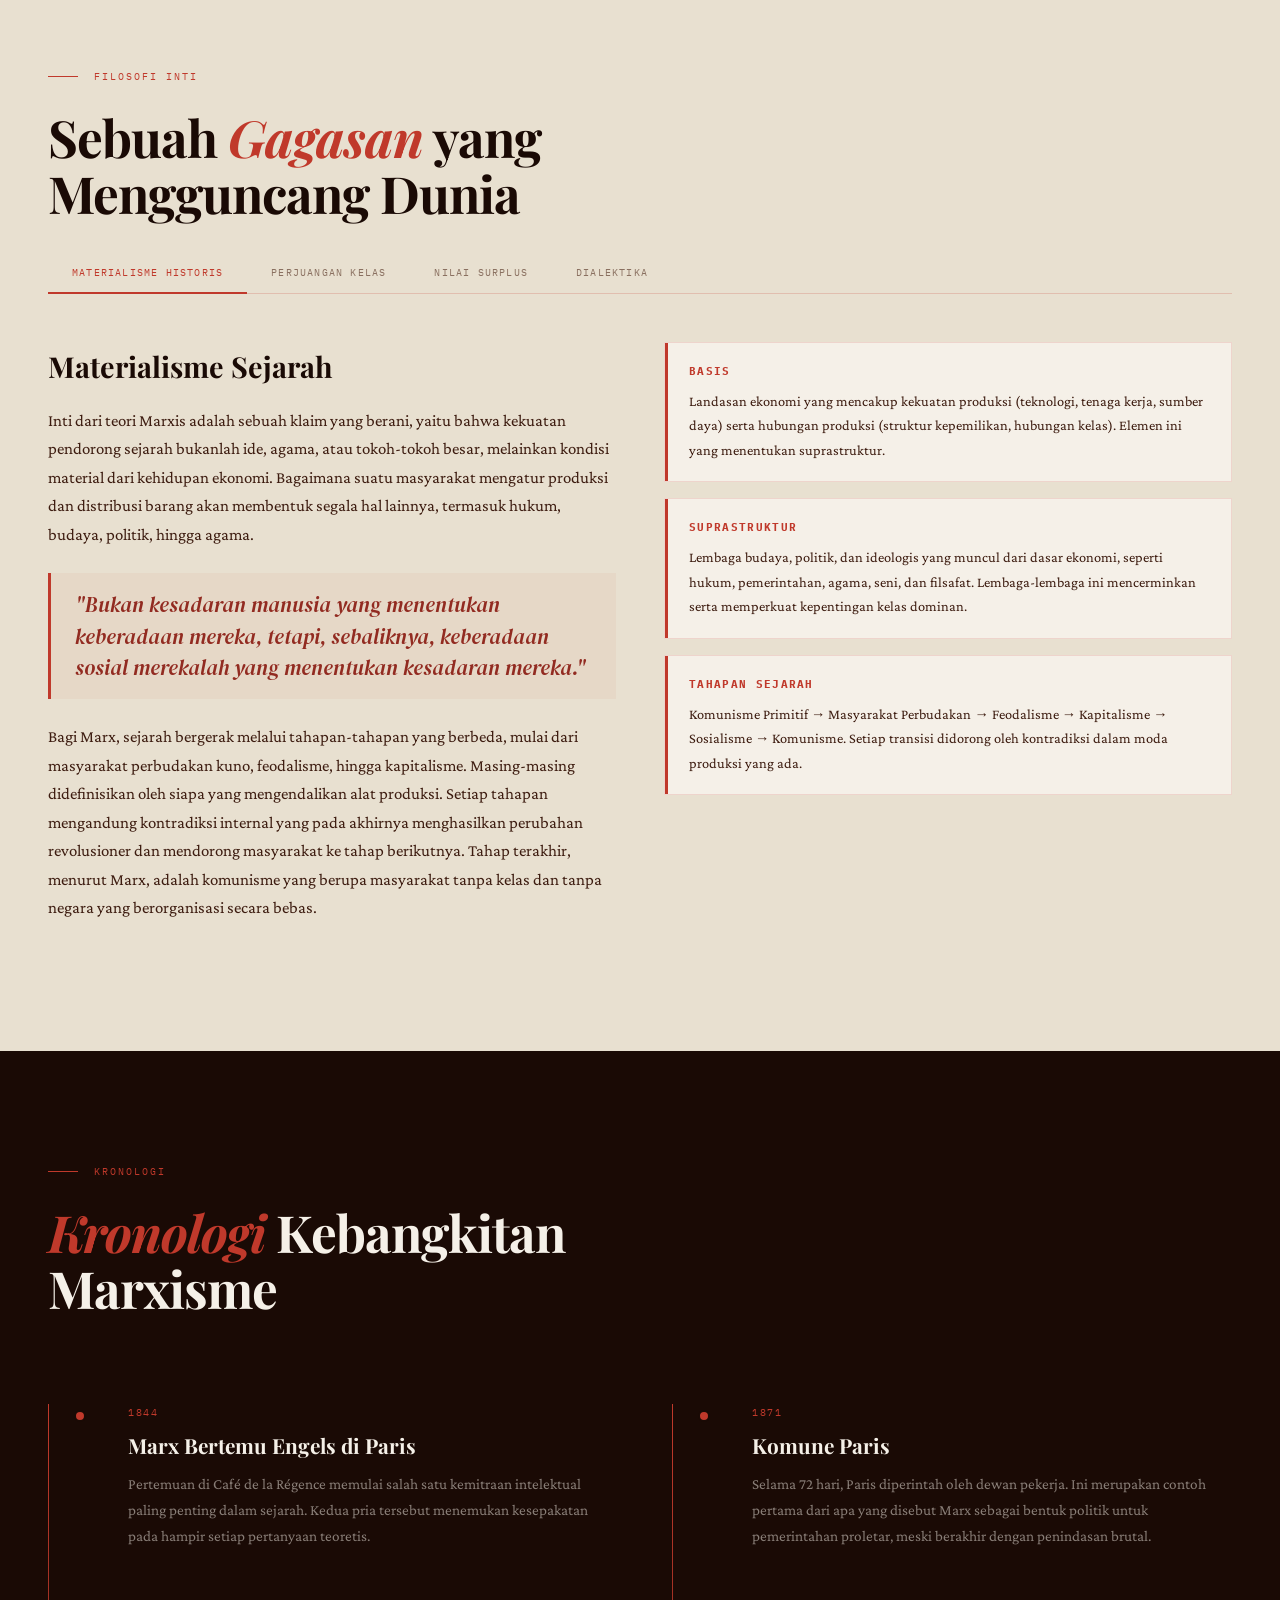
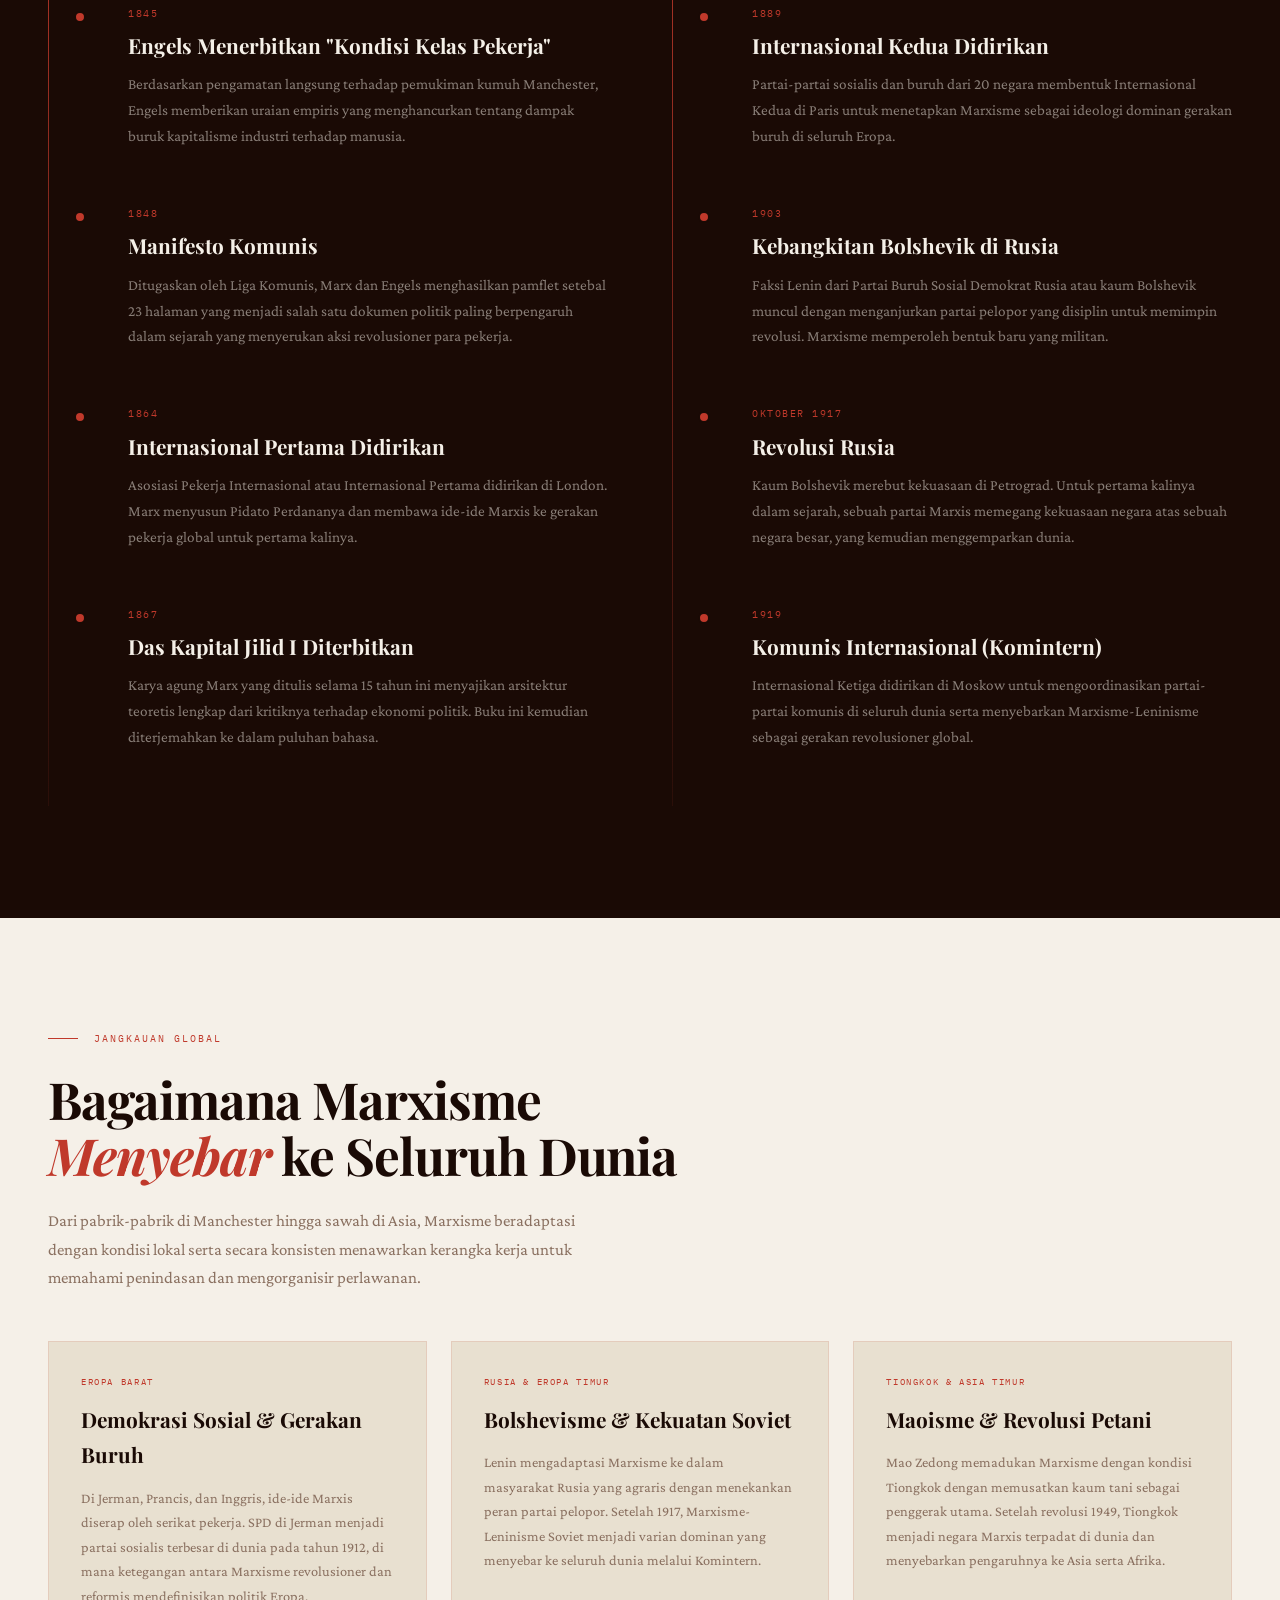
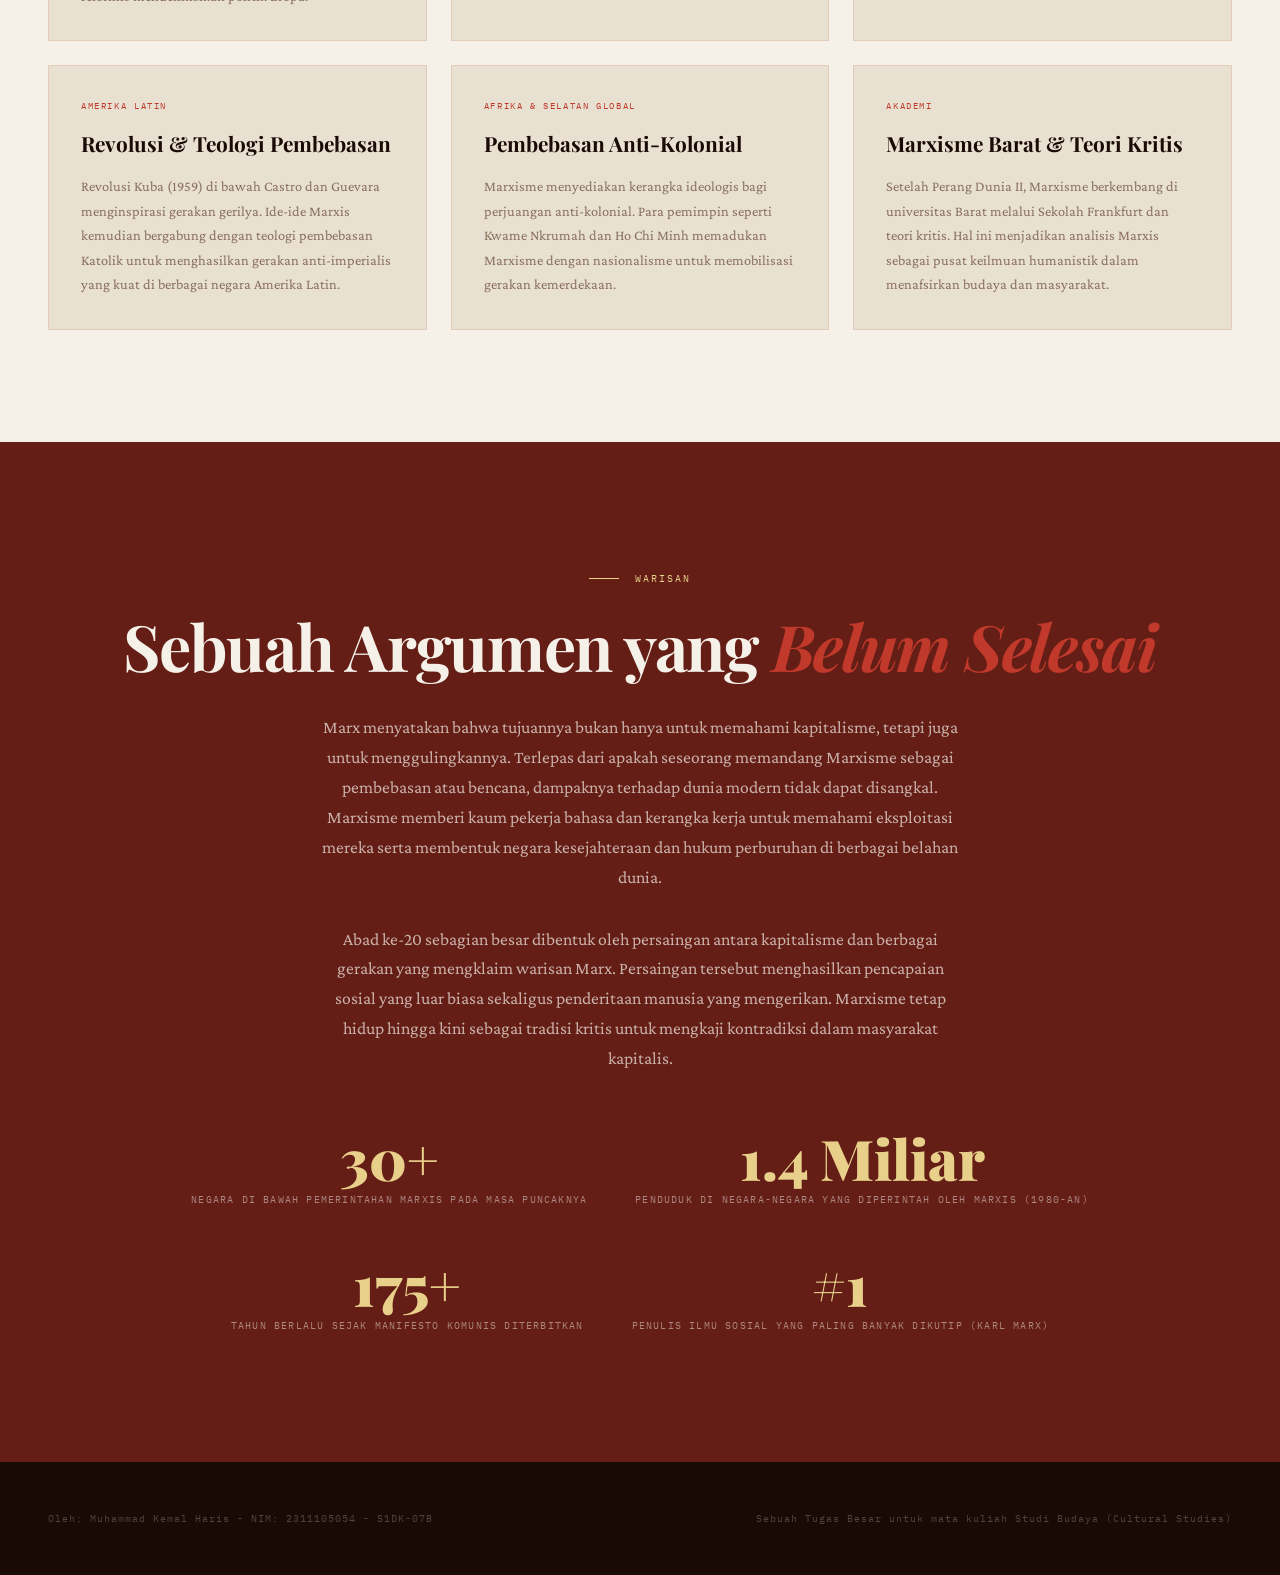
==== commit 9c0a29f8: "Update index.html" ====
--- a/index.html
+++ b/index.html
@@ -362,7 +362,7 @@
 </section>
 
 <footer>
-  <p>Pendidikan interaktif tentang sejarah pemikiran Marxis.</p>
+  <p>Oleh: Muhammad Kemal Haris - NIM: 2311105054 - S1DK-07B</p>
   <p>Sebuah Tugas Besar untuk mata kuliah Studi Budaya (Cultural Studies)</p>
 </footer>
 
--- a/styles.css
+++ b/styles.css
@@ -137,8 +137,8 @@
   margin-top:.5rem;
 }
 .hero-stats{
-  position:absolute;bottom:3rem;left:3rem;
-  display:flex;gap:3rem;
+  position: relative; margin-top: 4rem; display: flex;
+  gap: 3rem; padding-left: 3rem; 
 }
 .stat{position:relative;}
 .stat-num{
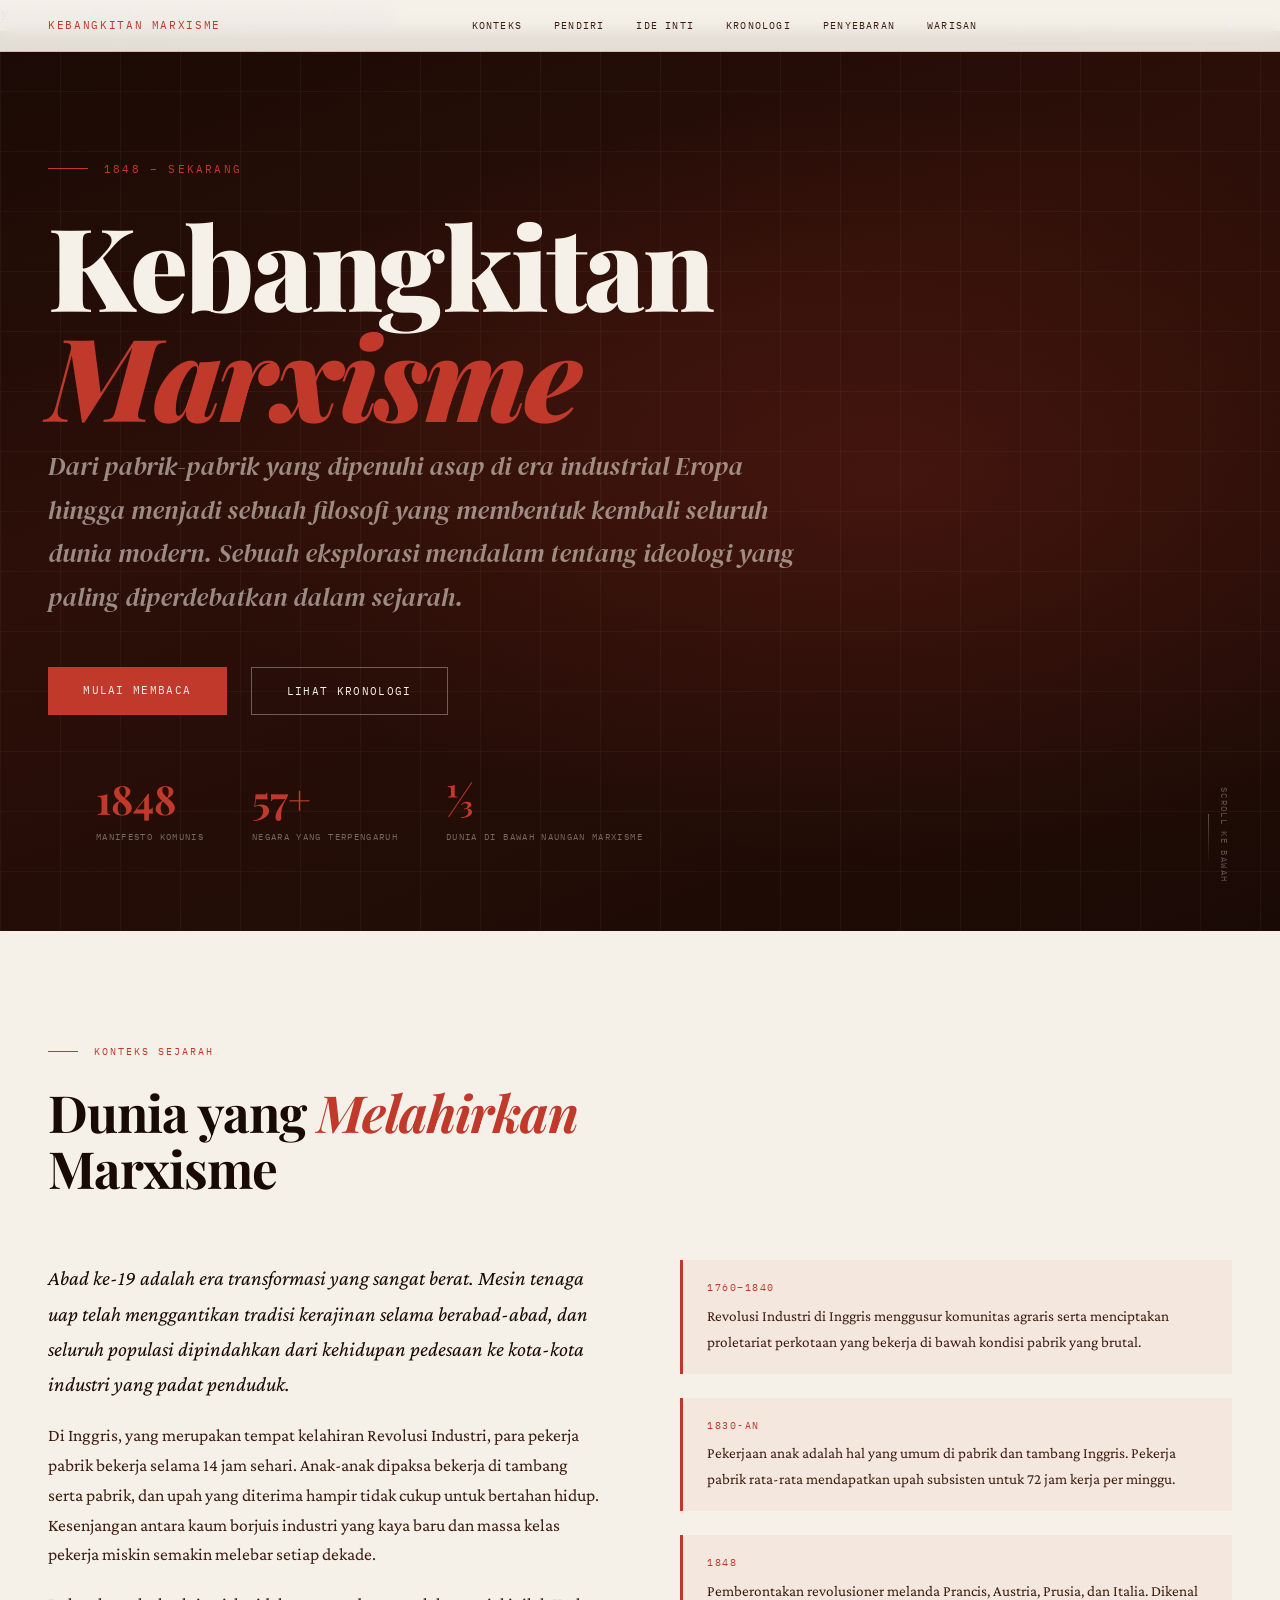
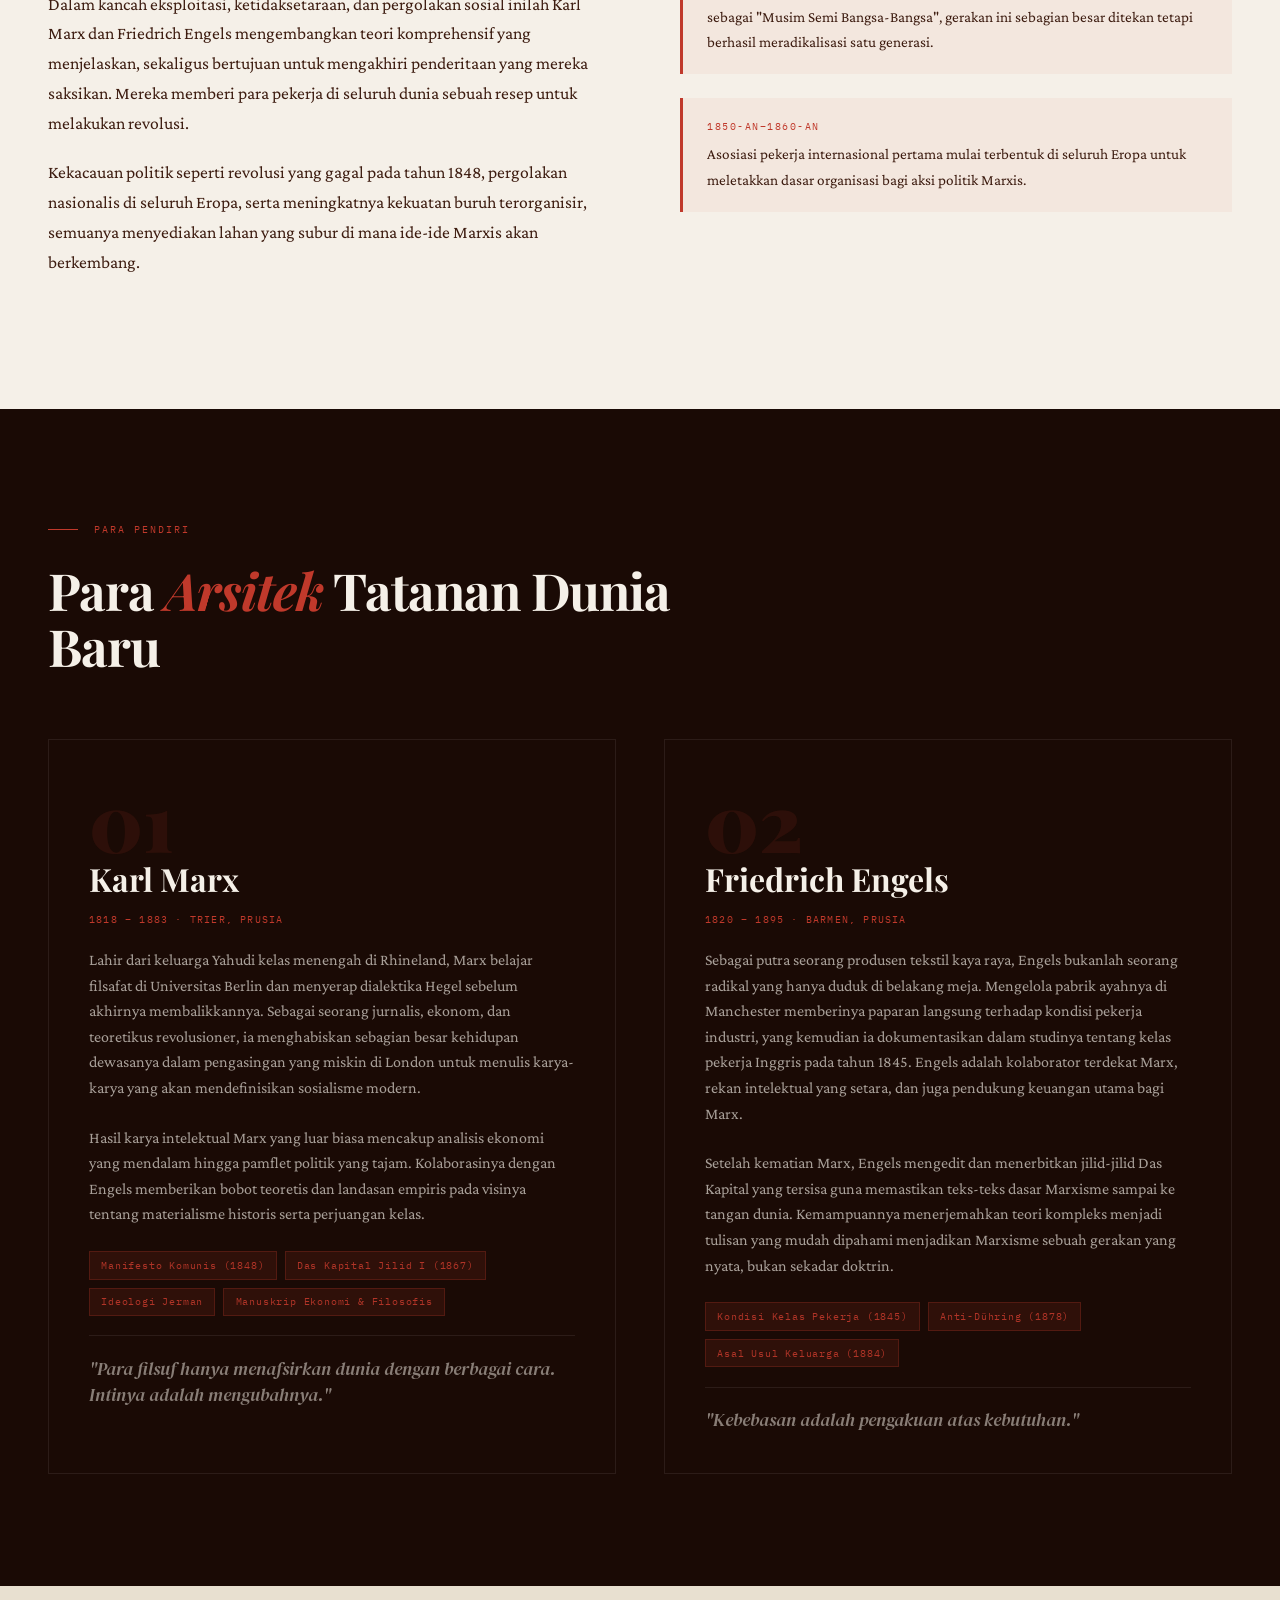
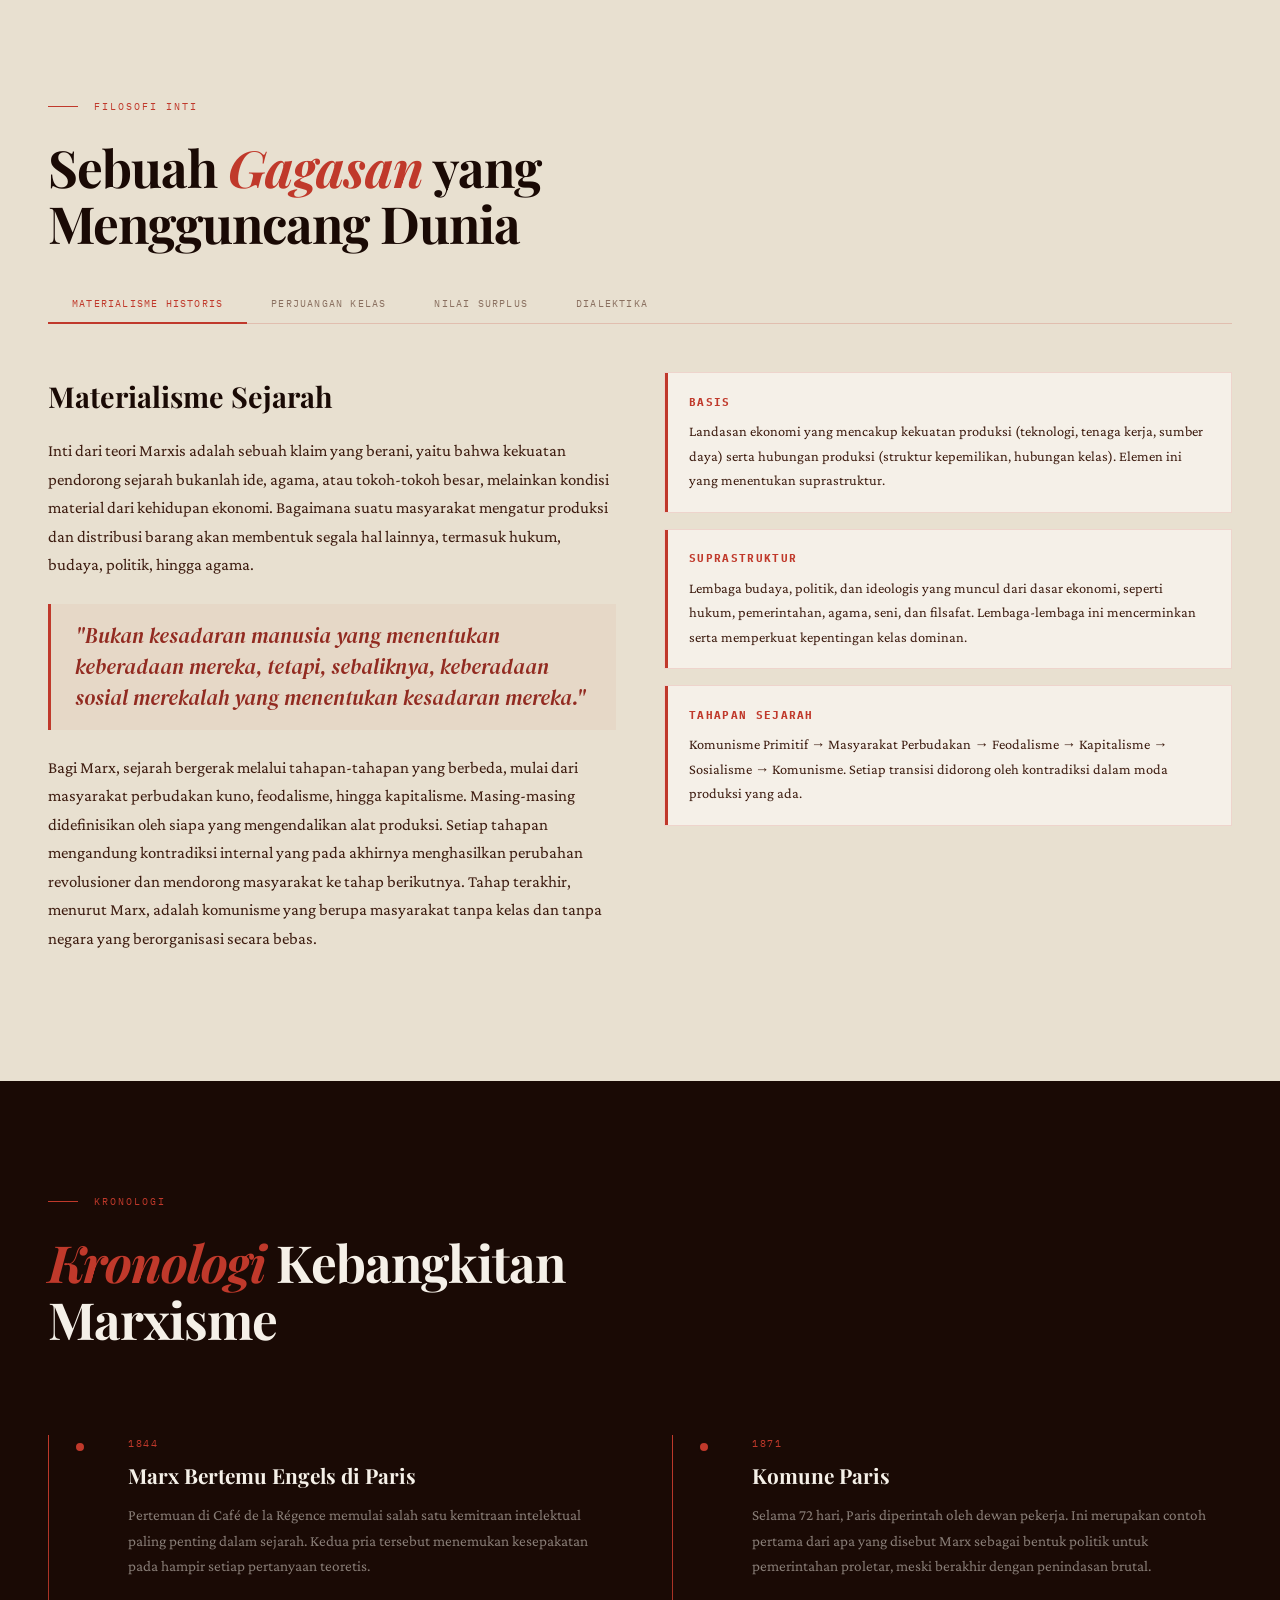
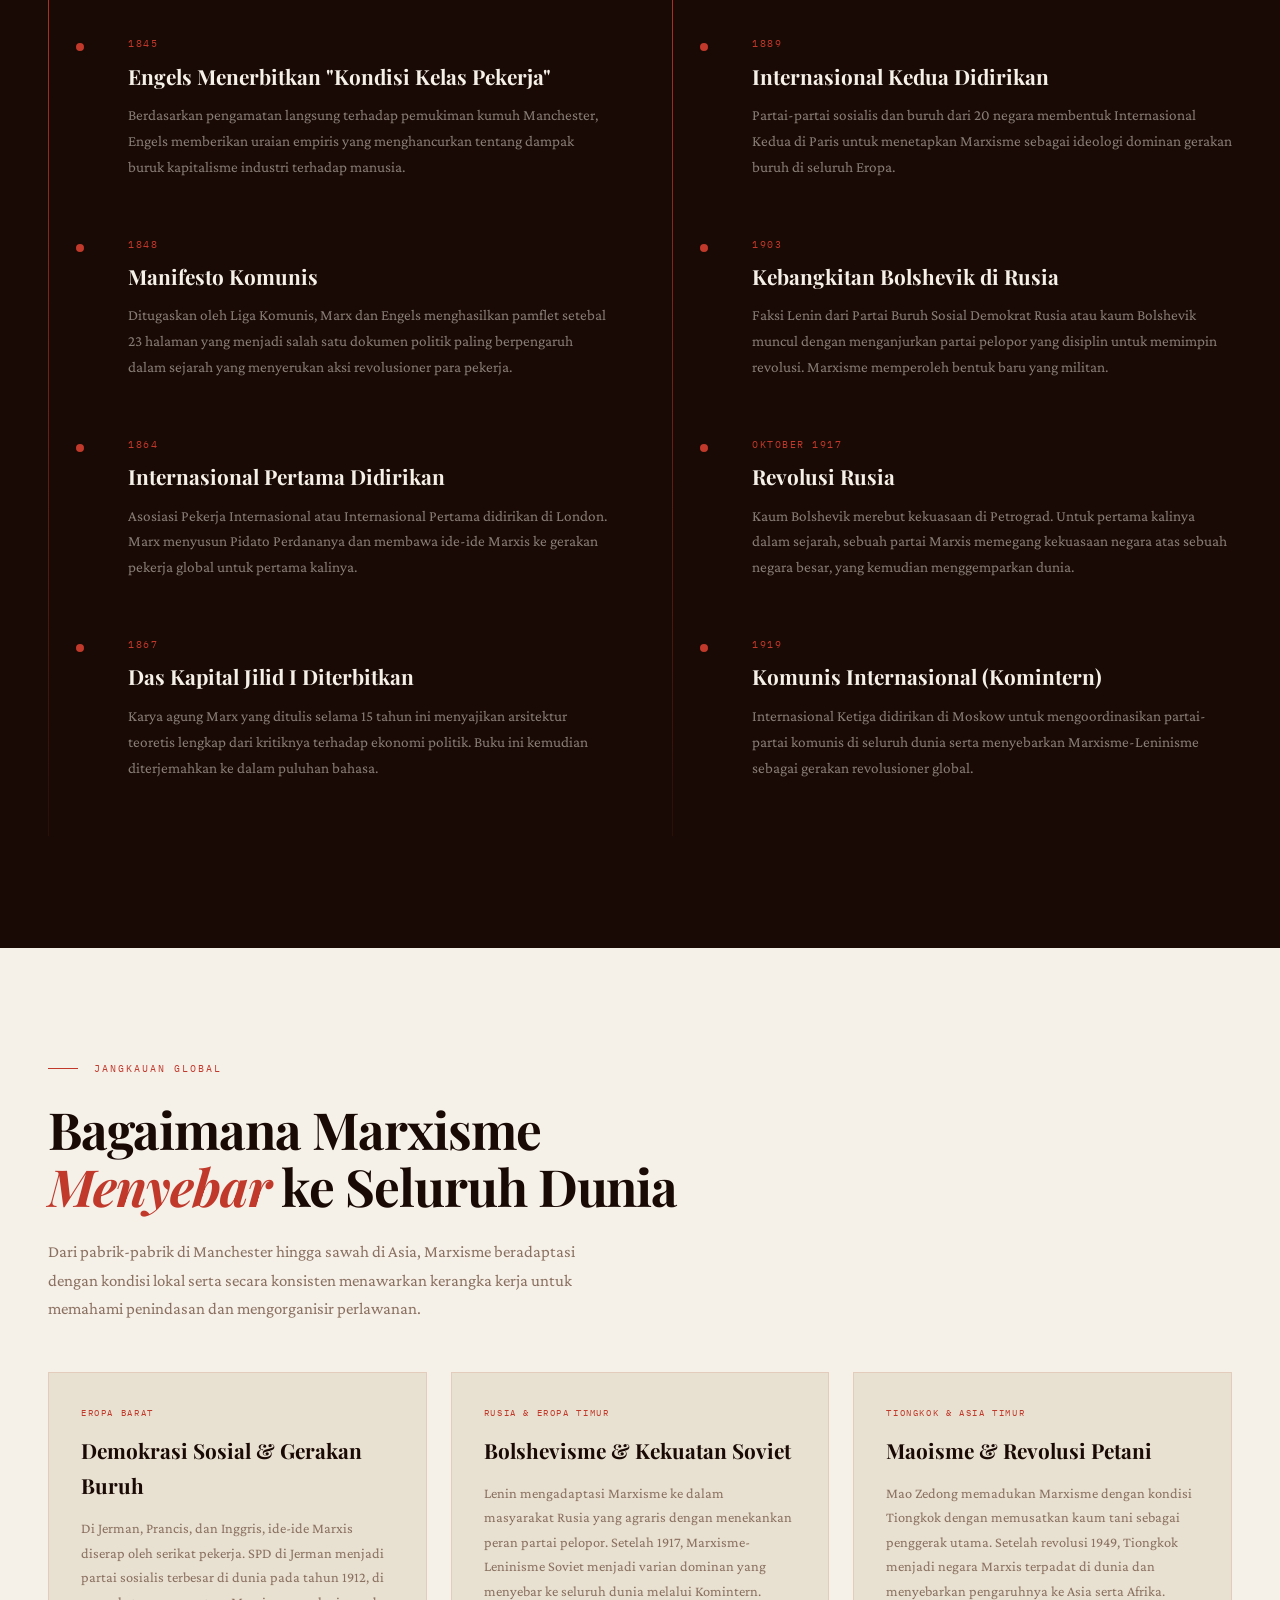
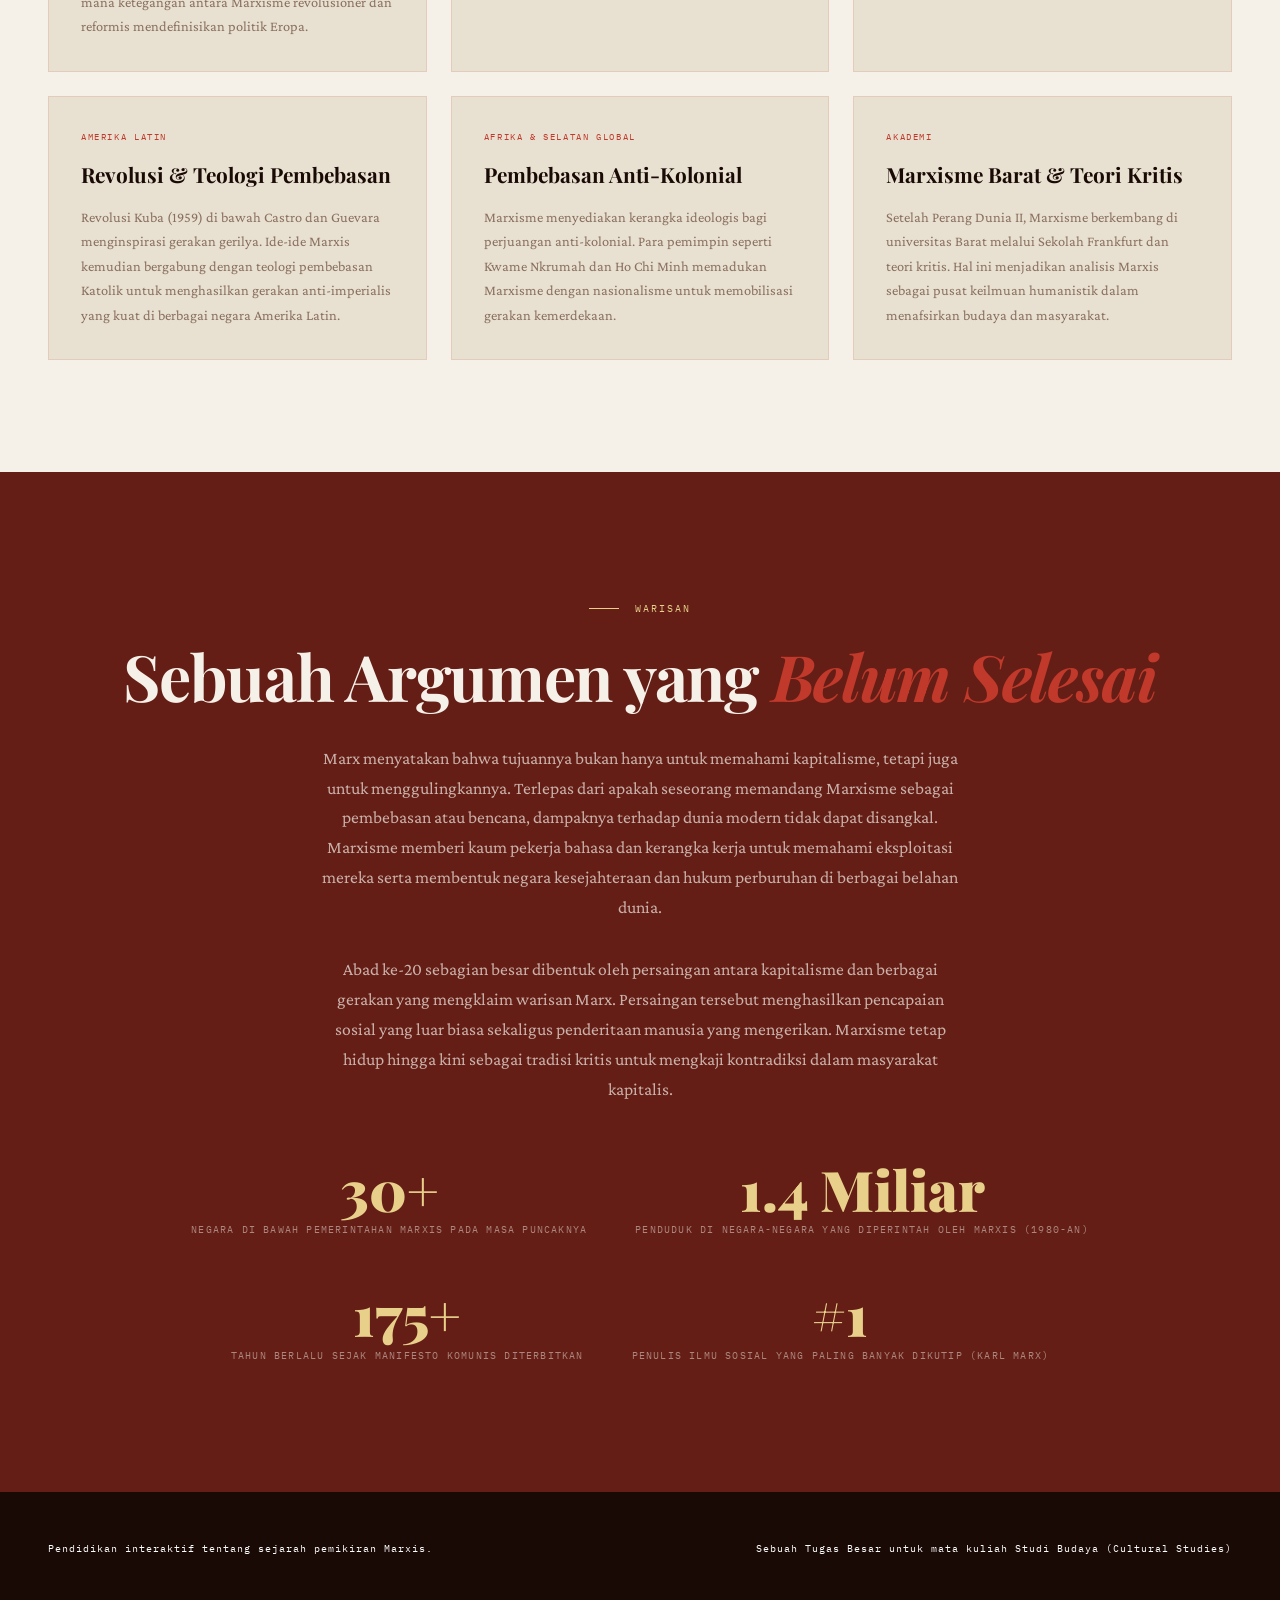
==== commit 52ccf332: "Update index.html" ====
--- a/index.html
+++ b/index.html
@@ -20,7 +20,19 @@
     <a href="#spread">Penyebaran</a>
     <a href="#legacy">Warisan</a>
   </div>
+  <button class="hamburger" id="hamburger" aria-label="Buka menu">
+    <span></span><span></span><span></span>
+  </button>
 </nav>
+
+<div class="mobile-nav" id="mobile-nav">
+  <a href="#context">Konteks</a>
+  <a href="#founders">Pendiri</a>
+  <a href="#ideas">Ide Inti</a>
+  <a href="#timeline">Kronologi</a>
+  <a href="#spread">Penyebaran</a>
+  <a href="#legacy">Warisan</a>
+</div>
 
 <section class="hero" id="hero">
   <div class="hero-bg"></div>
@@ -362,7 +374,7 @@
 </section>
 
 <footer>
-  <p>Oleh: Muhammad Kemal Haris - NIM: 2311105054 - S1DK-07B</p>
+  <p>Pendidikan interaktif tentang sejarah pemikiran Marxis.</p>
   <p>Sebuah Tugas Besar untuk mata kuliah Studi Budaya (Cultural Studies)</p>
 </footer>
 
--- a/styles.css
+++ b/styles.css
@@ -427,7 +427,7 @@
 footer p{
   font-family:'IBM Plex Mono',monospace;
   font-size:10px;letter-spacing:.1em;
-  color:rgba(245,240,232,.25);
+  color:rgba(255,255,255);
 }
 footer a{
   font-family:'IBM Plex Mono',monospace;
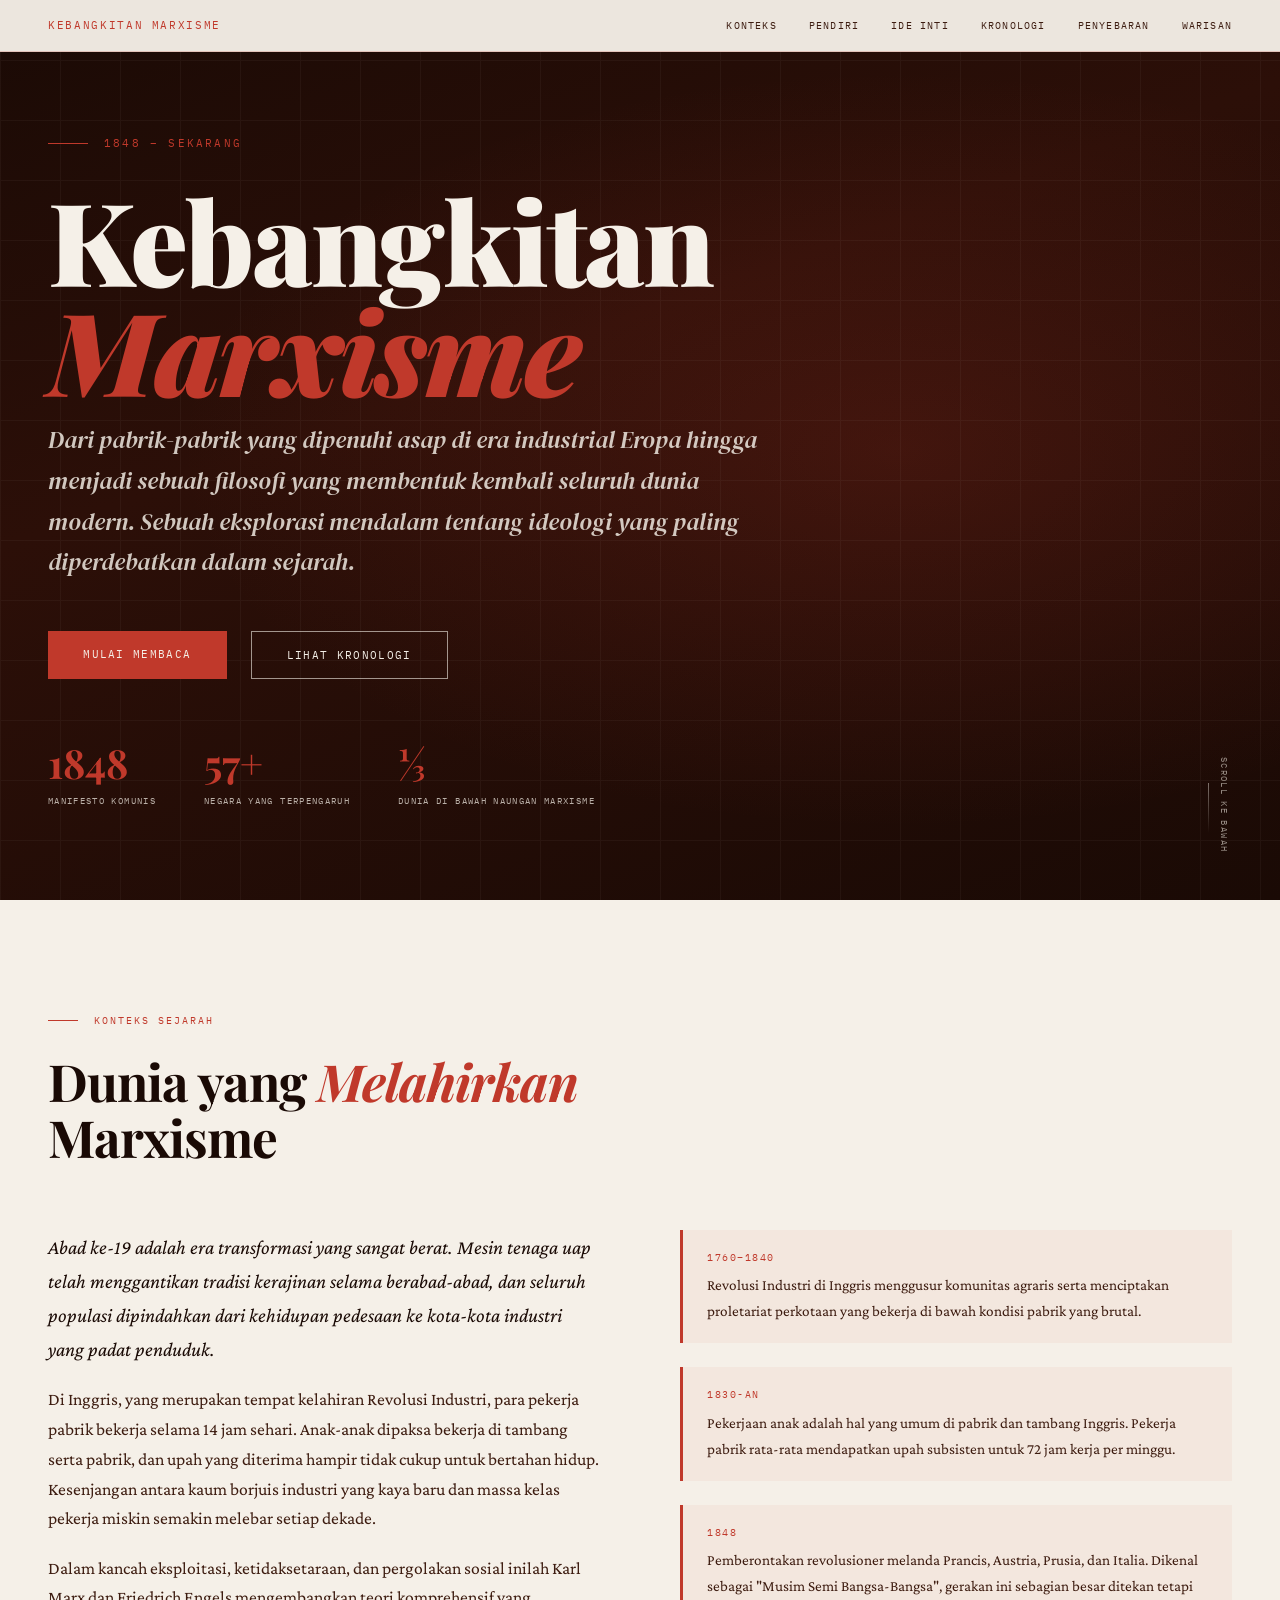
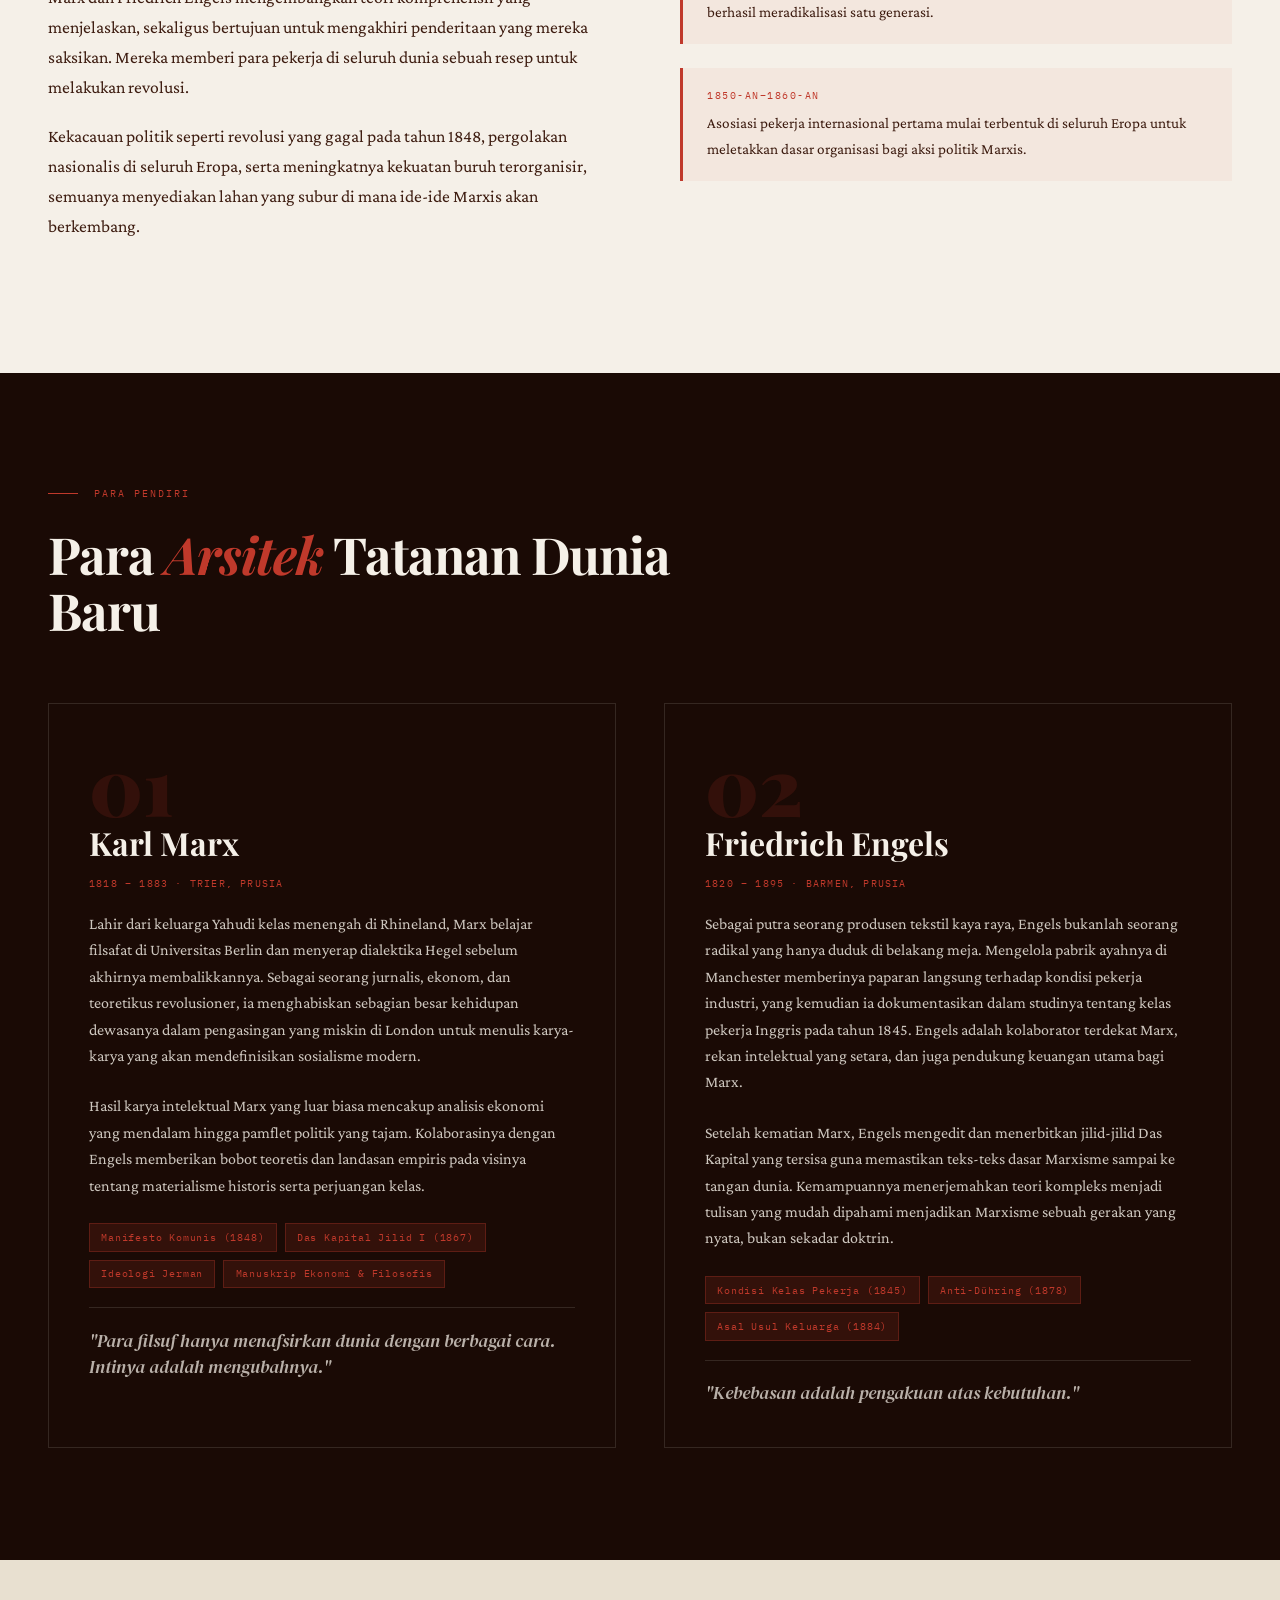
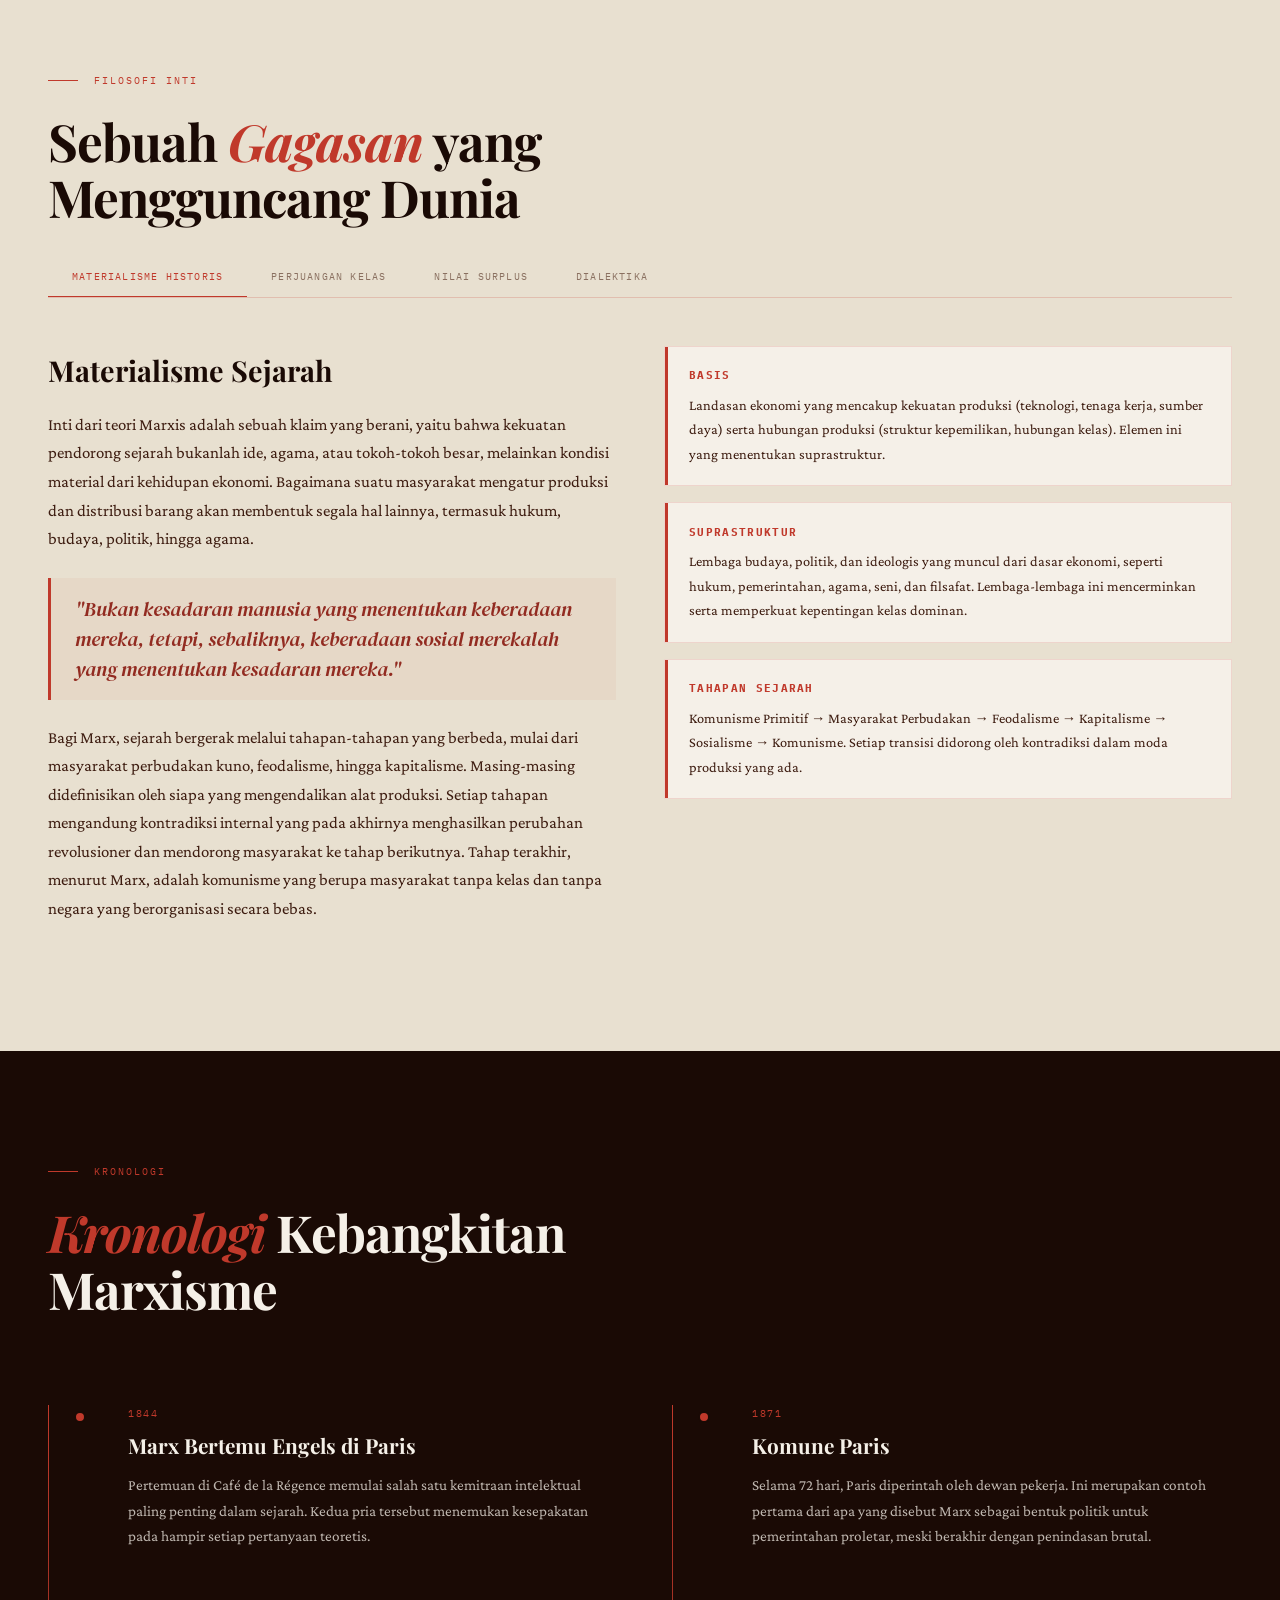
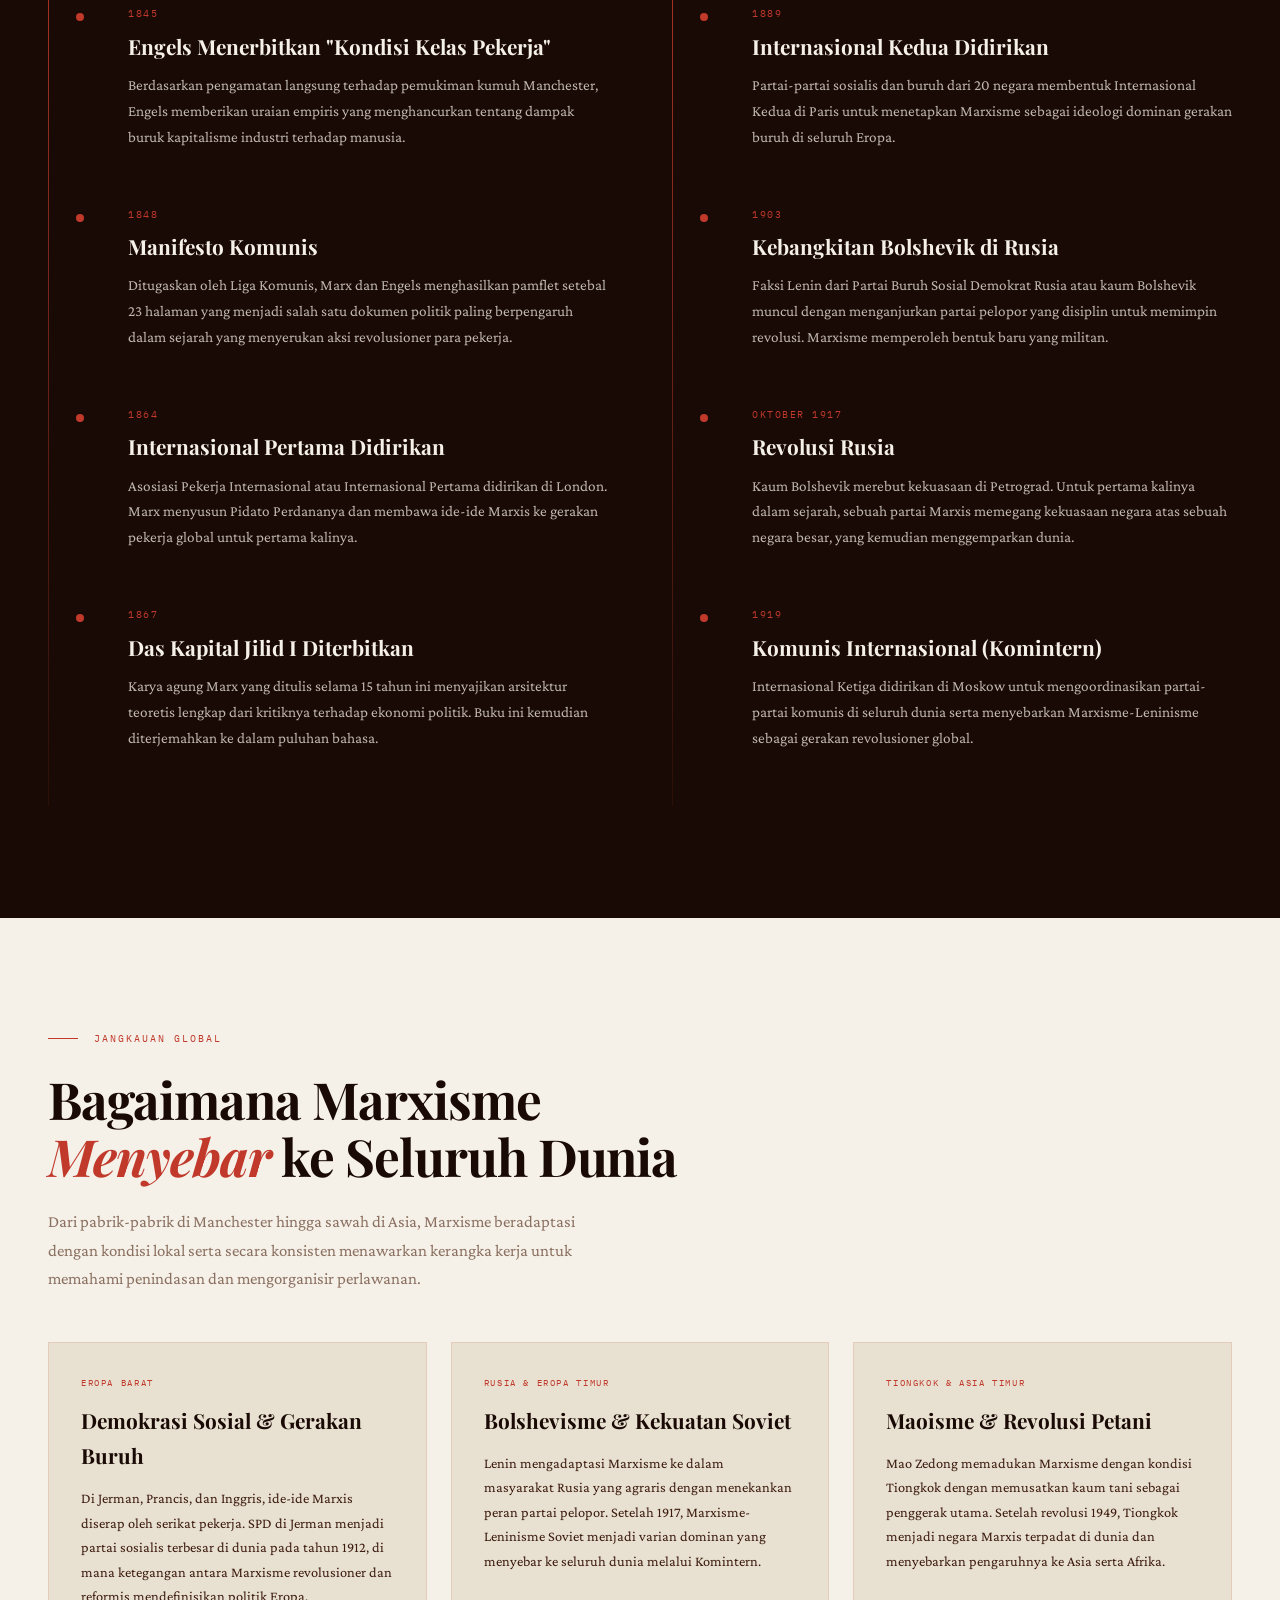
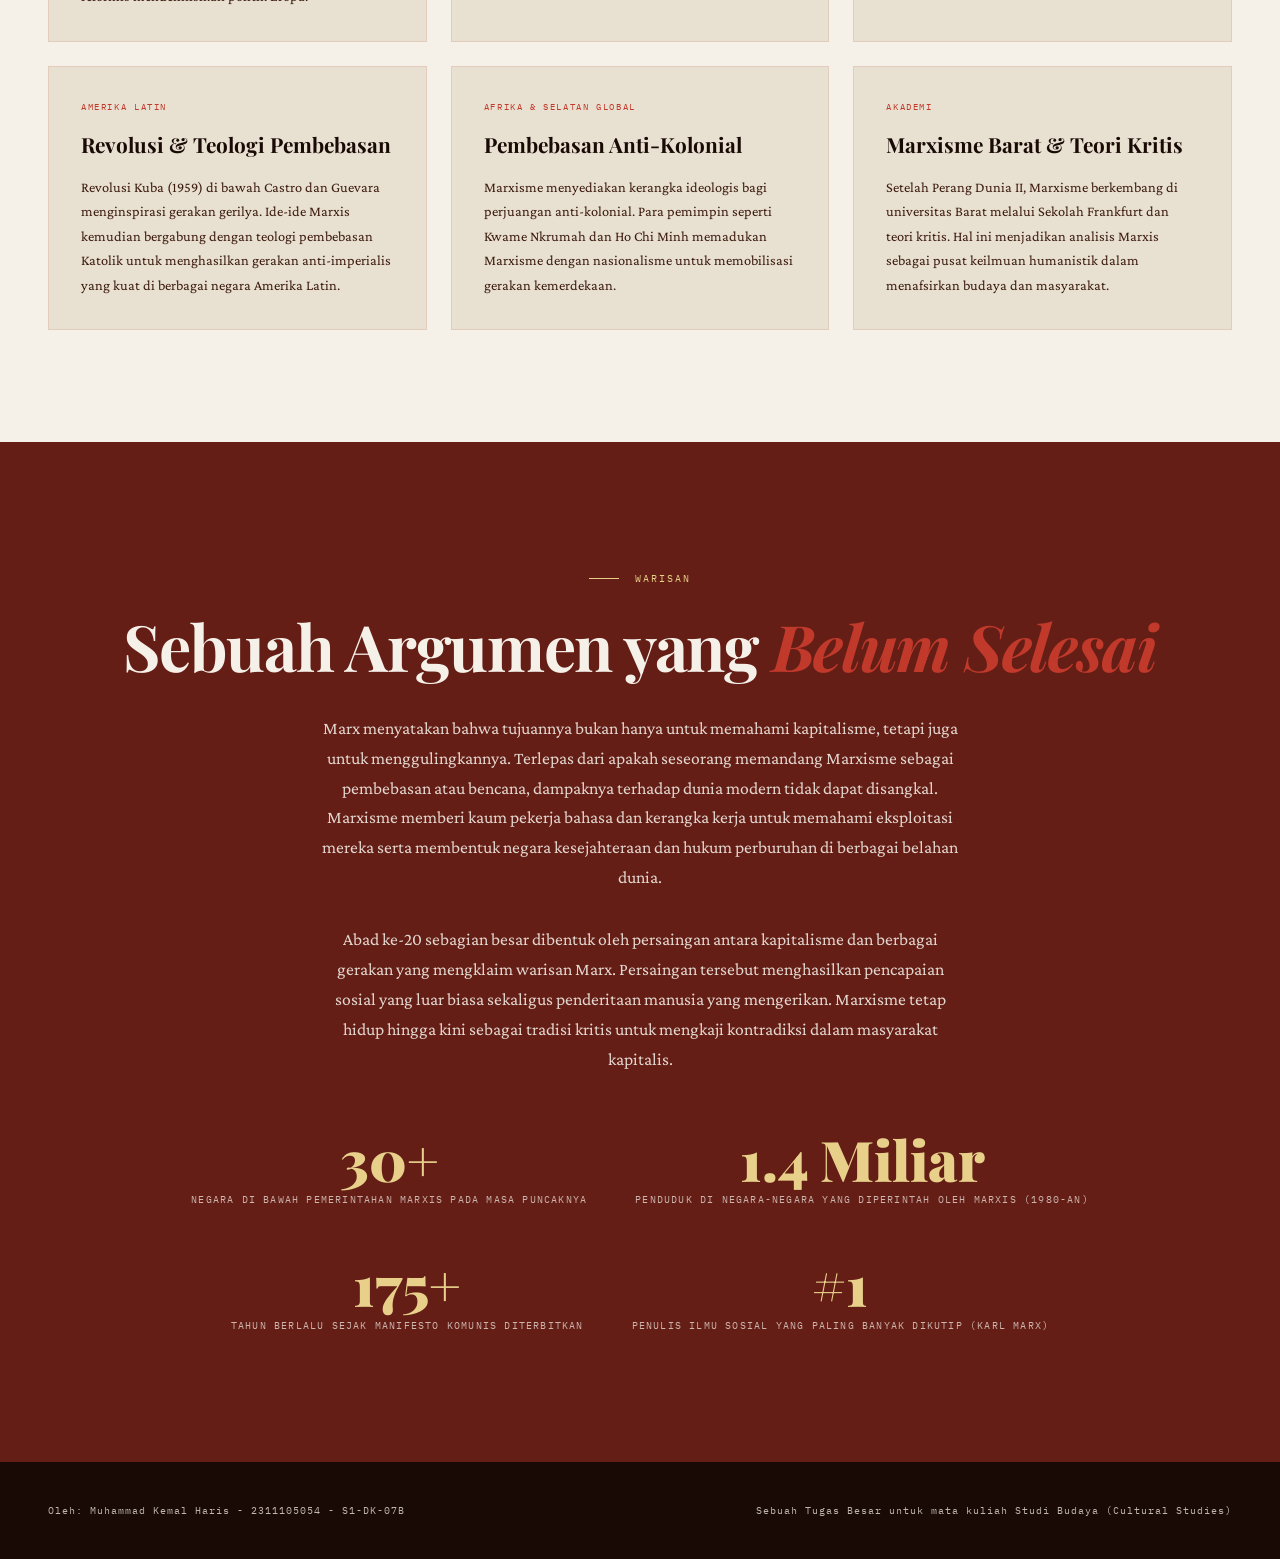
==== commit df44651f: "Update index.html" ====
--- a/index.html
+++ b/index.html
@@ -374,7 +374,7 @@
 </section>
 
 <footer>
-  <p>Pendidikan interaktif tentang sejarah pemikiran Marxis.</p>
+  <p>Oleh: Muhammad Kemal Haris - 2311105054 - S1-DK-07B</p>
   <p>Sebuah Tugas Besar untuk mata kuliah Studi Budaya (Cultural Studies)</p>
 </footer>
 
--- a/styles.css
+++ b/styles.css
@@ -21,7 +21,7 @@
   position:fixed;top:0;left:0;right:0;z-index:100;
   display:flex;align-items:center;justify-content:space-between;
   padding:1rem 3rem;
-  background:rgba(245,240,232,0.92);
+  background:rgba(245,240,232,0.96);
   backdrop-filter:blur(8px);
   border-bottom:1px solid rgba(192,57,43,0.2);
   transition:all .3s;
@@ -39,6 +39,44 @@
   transition:color .2s;
 }
 .nav-links a:hover{color:var(--red);}
+
+/* HAMBURGER */
+.hamburger{
+  display:none;
+  flex-direction:column;justify-content:center;gap:5px;
+  width:32px;height:32px;
+  background:none;border:none;cursor:pointer;padding:4px;
+}
+.hamburger span{
+  display:block;width:22px;height:1.5px;
+  background:var(--ink);
+  transition:all .3s;
+  transform-origin:center;
+}
+.hamburger.open span:nth-child(1){transform:translateY(6.5px) rotate(45deg);}
+.hamburger.open span:nth-child(2){opacity:0;}
+.hamburger.open span:nth-child(3){transform:translateY(-6.5px) rotate(-45deg);}
+
+/* MOBILE NAV DRAWER */
+.mobile-nav{
+  display:none;
+  position:fixed;top:57px;left:0;right:0;z-index:99;
+  background:rgba(245,240,232,0.98);
+  border-bottom:1px solid rgba(192,57,43,0.2);
+  flex-direction:column;
+  max-height:0;overflow:hidden;
+  transition:max-height .35s ease;
+}
+.mobile-nav.open{max-height:400px;}
+.mobile-nav a{
+  font-family:'IBM Plex Mono',monospace;
+  font-size:11px;letter-spacing:.12em;text-transform:uppercase;
+  color:var(--ink-mid);text-decoration:none;
+  padding:1rem 1.5rem;
+  border-bottom:1px solid rgba(192,57,43,0.08);
+  transition:background .15s,color .15s;
+}
+.mobile-nav a:hover{background:rgba(192,57,43,.06);color:var(--red);}
 
 /* HERO */
 .hero{
@@ -75,7 +113,7 @@
 }
 .hero-title{
   font-family:'Playfair Display',Georgia,serif;
-  font-size:clamp(3.5rem,9vw,8.5rem);
+  font-size:clamp(3rem,9vw,8.5rem);
   font-weight:900;
   line-height:.95;
   color:var(--cream);
@@ -84,15 +122,12 @@
   max-width:14ch;
   margin-bottom:1rem;
 }
-.hero-title em{
-  font-style:italic;
-  color:var(--red);
-}
+.hero-title em{font-style:italic;color:var(--red);}
 .hero-subtitle{
   font-family:'DM Serif Display',Georgia,serif;
-  font-size:clamp(1.1rem,2.5vw,1.6rem);
+  font-size:clamp(1rem,2.5vw,1.5rem);
   font-style:italic;
-  color:rgba(245,240,232,.55);
+  color:rgba(245,240,232,.82);
   max-width:55ch;
   margin-bottom:3rem;
   position:relative;
@@ -120,7 +155,7 @@
   font-family:'IBM Plex Mono',monospace;
   font-size:11px;letter-spacing:.12em;text-transform:uppercase;
   text-decoration:none;
-  border:1px solid rgba(245,240,232,.35);cursor:pointer;
+  border:1px solid rgba(245,240,232,.6);cursor:pointer;
   transition:border-color .2s,transform .15s;
 }
 .btn-outline:hover{border-color:var(--cream);transform:translateY(-1px);}
@@ -128,17 +163,17 @@
   position:absolute;bottom:3rem;right:3rem;
   display:flex;flex-direction:column;align-items:center;gap:.5rem;
   font-family:'IBM Plex Mono',monospace;font-size:9px;
-  letter-spacing:.15em;color:rgba(245,240,232,.3);text-transform:uppercase;
+  letter-spacing:.15em;color:rgba(245,240,232,.55);text-transform:uppercase;
   writing-mode:vertical-rl;
 }
 .hero-scroll::after{
   content:'';display:block;width:1px;height:50px;
-  background:linear-gradient(to bottom,rgba(245,240,232,.3),transparent);
+  background:linear-gradient(to bottom,rgba(245,240,232,.45),transparent);
   margin-top:.5rem;
 }
 .hero-stats{
-  position: relative; margin-top: 4rem; display: flex;
-  gap: 3rem; padding-left: 3rem; 
+  position:relative;margin-top:4rem;
+  display:flex;gap:3rem;
 }
 .stat{position:relative;}
 .stat-num{
@@ -150,7 +185,8 @@
 .stat-label{
   font-family:'IBM Plex Mono',monospace;
   font-size:9px;letter-spacing:.15em;
-  color:rgba(245,240,232,.4);text-transform:uppercase;
+  color:rgba(245,240,232,.72);
+  text-transform:uppercase;
 }
 
 /* SECTIONS */
@@ -166,7 +202,7 @@
 }
 .section-title{
   font-family:'Playfair Display',serif;
-  font-size:clamp(2.2rem,4vw,3.8rem);
+  font-size:clamp(2rem,4vw,3.8rem);
   font-weight:700;
   line-height:1.1;
   letter-spacing:-.02em;
@@ -175,7 +211,7 @@
 }
 .section-title em{font-style:italic;color:var(--red);}
 
-/* CONTEXT SECTION */
+/* CONTEXT */
 .context{background:var(--cream);}
 .context-grid{
   display:grid;
@@ -183,12 +219,8 @@
   gap:5rem;align-items:start;
   margin-top:4rem;
 }
-.context-text p{
-  margin-bottom:1.2rem;color:var(--ink-mid);font-size:1.1rem;
-}
-.context-text p:first-of-type{
-  font-size:1.3rem;font-style:italic;color:var(--ink);
-}
+.context-text p{margin-bottom:1.2rem;color:var(--ink-mid);font-size:1.1rem;}
+.context-text p:first-of-type{font-size:1.25rem;font-style:italic;color:var(--ink);}
 .context-aside{display:flex;flex-direction:column;gap:1.5rem;}
 .fact-card{
   border-left:3px solid var(--red);
@@ -202,7 +234,7 @@
 }
 .fact-card p{font-size:.95rem;color:var(--ink-mid);}
 
-/* FOUNDERS SECTION */
+/* FOUNDERS */
 .founders{background:var(--ink);color:var(--cream);}
 .founders .section-title{color:var(--cream);}
 .founders .section-label{color:var(--red);}
@@ -212,7 +244,7 @@
 }
 .founder-card{
   position:relative;
-  border:1px solid rgba(245,240,232,.08);
+  border:1px solid rgba(245,240,232,.12);
   padding:2.5rem;
   transition:border-color .3s;
   cursor:pointer;
@@ -227,7 +259,7 @@
 .founder-num{
   font-family:'Playfair Display',serif;
   font-size:5rem;font-weight:900;
-  color:rgba(192,57,43,.12);
+  color:rgba(192,57,43,.15);
   line-height:1;margin-bottom:-.5rem;
   display:block;
 }
@@ -243,36 +275,44 @@
   margin-bottom:1.2rem;
 }
 .founder-desc{
-  font-size:1rem;color:rgba(245,240,232,.65);
-  line-height:1.6;margin-bottom:1.5rem;
+  font-size:1rem;
+  color:rgba(245,240,232,.82);
+  line-height:1.65;margin-bottom:1.5rem;
 }
 .founder-works{display:flex;flex-wrap:wrap;gap:.5rem;}
 .work-tag{
   font-family:'IBM Plex Mono',monospace;font-size:10px;
   letter-spacing:.08em;padding:.3rem .7rem;
-  background:rgba(192,57,43,.12);
-  border:1px solid rgba(192,57,43,.25);
-  color:rgba(192,57,43,.9);
+  background:rgba(192,57,43,.15);
+  border:1px solid rgba(192,57,43,.3);
+  color:rgba(192,57,43,1);
 }
 .founder-quote{
   font-family:'DM Serif Display',serif;
   font-style:italic;font-size:1.1rem;
-  color:rgba(245,240,232,.5);
-  border-top:1px solid rgba(245,240,232,.08);
+  color:rgba(245,240,232,.72);
+  border-top:1px solid rgba(245,240,232,.12);
   padding-top:1.2rem;margin-top:1.2rem;
   line-height:1.5;
 }
 
-/* IDEAS SECTION */
+/* IDEAS */
 .ideas{background:var(--cream-dark);}
-.ideas-tabs{display:flex;gap:0;margin:2rem 0 3rem;border-bottom:1px solid rgba(192,57,43,.2);}
+.ideas-tabs{
+  display:flex;gap:0;margin:2rem 0 3rem;
+  border-bottom:1px solid rgba(192,57,43,.2);
+  overflow-x:auto;
+  -webkit-overflow-scrolling:touch;
+  scrollbar-width:none;
+}
+.ideas-tabs::-webkit-scrollbar{display:none;}
 .tab-btn{
   font-family:'IBM Plex Mono',monospace;
   font-size:10px;letter-spacing:.12em;text-transform:uppercase;
   padding:.8rem 1.5rem;background:transparent;border:none;
   cursor:pointer;color:var(--gray-warm);
   border-bottom:2px solid transparent;margin-bottom:-1px;
-  transition:all .2s;
+  transition:all .2s;white-space:nowrap;flex-shrink:0;
 }
 .tab-btn.active{color:var(--red);border-bottom-color:var(--red);}
 .tab-btn:hover:not(.active){color:var(--ink-mid);}
@@ -286,7 +326,7 @@
 .idea-main p{font-size:1.05rem;color:var(--ink-mid);margin-bottom:1rem;}
 .idea-pullquote{
   font-family:'DM Serif Display',serif;
-  font-style:italic;font-size:1.3rem;
+  font-style:italic;font-size:1.25rem;
   line-height:1.5;color:var(--red-dark);
   border-left:3px solid var(--red);
   padding:1rem 1.5rem;
@@ -311,7 +351,7 @@
 }
 .concept-block p{font-size:.9rem;color:var(--ink-mid);}
 
-/* TIMELINE SECTION */
+/* TIMELINE */
 .timeline-section{background:var(--ink);}
 .timeline-section .section-title{color:var(--cream);}
 .timeline-section .section-label{color:var(--red);}
@@ -346,7 +386,8 @@
   color:var(--cream);margin-bottom:.5rem;
 }
 .timeline-desc{
-  font-size:.95rem;color:rgba(245,240,232,.5);
+  font-size:.95rem;
+  color:rgba(245,240,232,.75);
   max-width:55ch;
 }
 .timeline-grid{
@@ -354,7 +395,7 @@
   gap:0 4rem;
 }
 
-/* SPREAD SECTION */
+/* SPREAD */
 .spread{background:var(--cream);}
 .spread-cards{
   display:grid;
@@ -381,9 +422,9 @@
   font-size:1.3rem;font-weight:700;
   margin-bottom:.8rem;color:var(--ink);
 }
-.spread-card p{font-size:.9rem;color:var(--gray-warm);}
-
-/* LEGACY SECTION */
+.spread-card p{font-size:.9rem;color:var(--ink-mid);}
+
+/* LEGACY */
 .legacy{
   background:var(--red-deep);
   color:var(--cream);
@@ -394,12 +435,13 @@
 .legacy .section-label::before{background:var(--gold-light);}
 .legacy .section-title{
   color:var(--cream);max-width:none;
-  font-size:clamp(2.5rem,5vw,5rem);
+  font-size:clamp(2.2rem,5vw,5rem);
   margin:0 auto 2rem;
 }
 .legacy p{
   max-width:65ch;margin:0 auto 2rem;
-  color:rgba(245,240,232,.7);font-size:1.1rem;
+  color:rgba(245,240,232,.88);
+  font-size:1.1rem;
 }
 .legacy-pillars{
   display:flex;justify-content:center;gap:3rem;
@@ -414,20 +456,21 @@
 .pillar-label{
   font-family:'IBM Plex Mono',monospace;
   font-size:10px;letter-spacing:.12em;text-transform:uppercase;
-  color:rgba(245,240,232,.5);margin-top:.3rem;
+  color:rgba(245,240,232,.72);
+  margin-top:.3rem;
 }
 
 /* FOOTER */
 footer{
   background:var(--ink);
-  padding:3rem;
+  padding:2.5rem 3rem;
   display:flex;align-items:center;justify-content:space-between;
   flex-wrap:wrap;gap:1rem;
 }
 footer p{
   font-family:'IBM Plex Mono',monospace;
   font-size:10px;letter-spacing:.1em;
-  color:rgba(255,255,255);
+  color:rgba(245,240,232,.75);
 }
 footer a{
   font-family:'IBM Plex Mono',monospace;
@@ -442,19 +485,67 @@
 }
 .reveal.visible{opacity:1;transform:translateY(0);}
 
-/* RESPONSIVE */
+/* TABLET (≤900px) */
 @media(max-width:900px){
-  nav{padding:.8rem 1.5rem;}
+  nav{padding:.85rem 1.5rem;}
   .nav-links{display:none;}
+  .hamburger{display:flex;}
+  .mobile-nav{display:flex;}
+
   section{padding:5rem 1.5rem;}
-  .hero{padding:7rem 1.5rem 10rem;}
-  .context-grid,.founders-grid,.tab-content.active{grid-template-columns:1fr;}
+  .hero{padding:6rem 1.5rem 5rem;min-height:auto;}
+
+  .context-grid{grid-template-columns:1fr;gap:2.5rem;}
+  .founders-grid{grid-template-columns:1fr;gap:2rem;}
+  .tab-content.active{grid-template-columns:1fr;gap:2rem;}
   .timeline-grid{grid-template-columns:1fr;}
   .spread-cards{grid-template-columns:1fr 1fr;}
-  .hero-stats{display:none;}
+
+  .hero-stats{display:flex;gap:2rem;margin-top:3rem;}
+  .stat-num{font-size:2rem;}
   .hero-scroll{display:none;}
-}
+
+  .founder-card{padding:1.75rem;}
+  .founder-num{font-size:3.5rem;}
+  .founder-name{font-size:1.6rem;}
+}
+
+/* MOBILE (≤600px) */
 @media(max-width:600px){
+  nav{padding:.75rem 1rem;}
+
+  .hero{padding:5.5rem 1.25rem 4rem;}
+  .hero-year{margin-bottom:1.2rem;}
+  .hero-subtitle{margin-bottom:2rem;}
+  .hero-cta{flex-direction:column;gap:1rem;}
+  .btn-primary,.btn-outline{text-align:center;padding:.9rem 1.5rem;}
+  .hero-stats{flex-wrap:wrap;gap:1.5rem 2rem;margin-top:2.5rem;}
+
+  section{padding:4rem 1.25rem;}
+
   .spread-cards{grid-template-columns:1fr;}
-  .legacy-pillars{gap:2rem;}
-}
+  .spread-card{padding:1.5rem;}
+
+  .legacy{padding:5rem 1.25rem;}
+  .legacy-pillars{gap:1.5rem 2.5rem;}
+  .pillar-num{font-size:2.6rem;}
+
+  .ideas-tabs{margin:1.5rem 0 2rem;}
+  .tab-btn{padding:.7rem 1rem;font-size:9px;}
+
+  .founder-card{padding:1.5rem;}
+  .founder-num{font-size:3rem;}
+
+  .timeline{padding-left:1.5rem;}
+  .timeline-item{padding:0 0 2.5rem 2rem;}
+  .timeline-event{font-size:1.1rem;}
+
+  footer{flex-direction:column;align-items:flex-start;padding:2rem 1.25rem;gap:.5rem;}
+}
+
+/* SMALL PHONES (≤380px) */
+@media(max-width:380px){
+  .hero-stats{flex-direction:column;gap:1rem;}
+  .stat-num{font-size:1.8rem;}
+  .founder-num{display:none;}
+}
